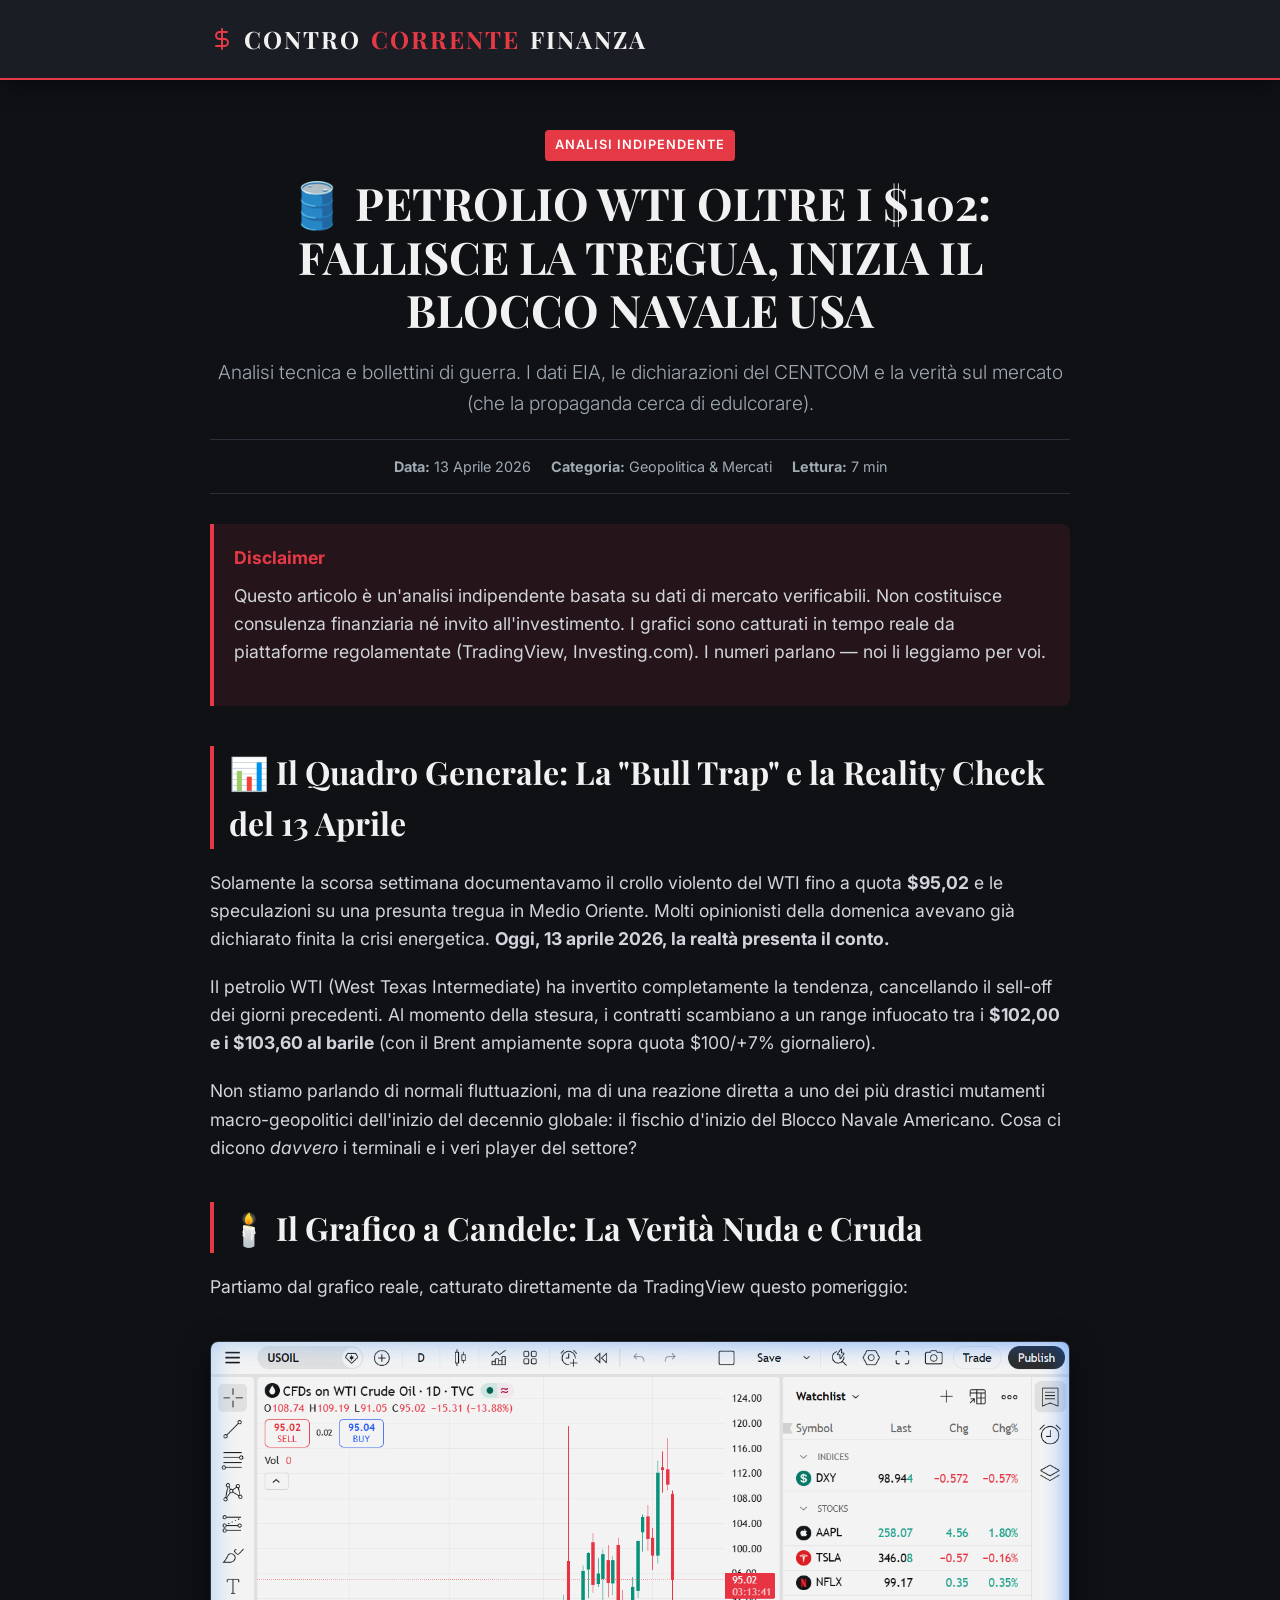
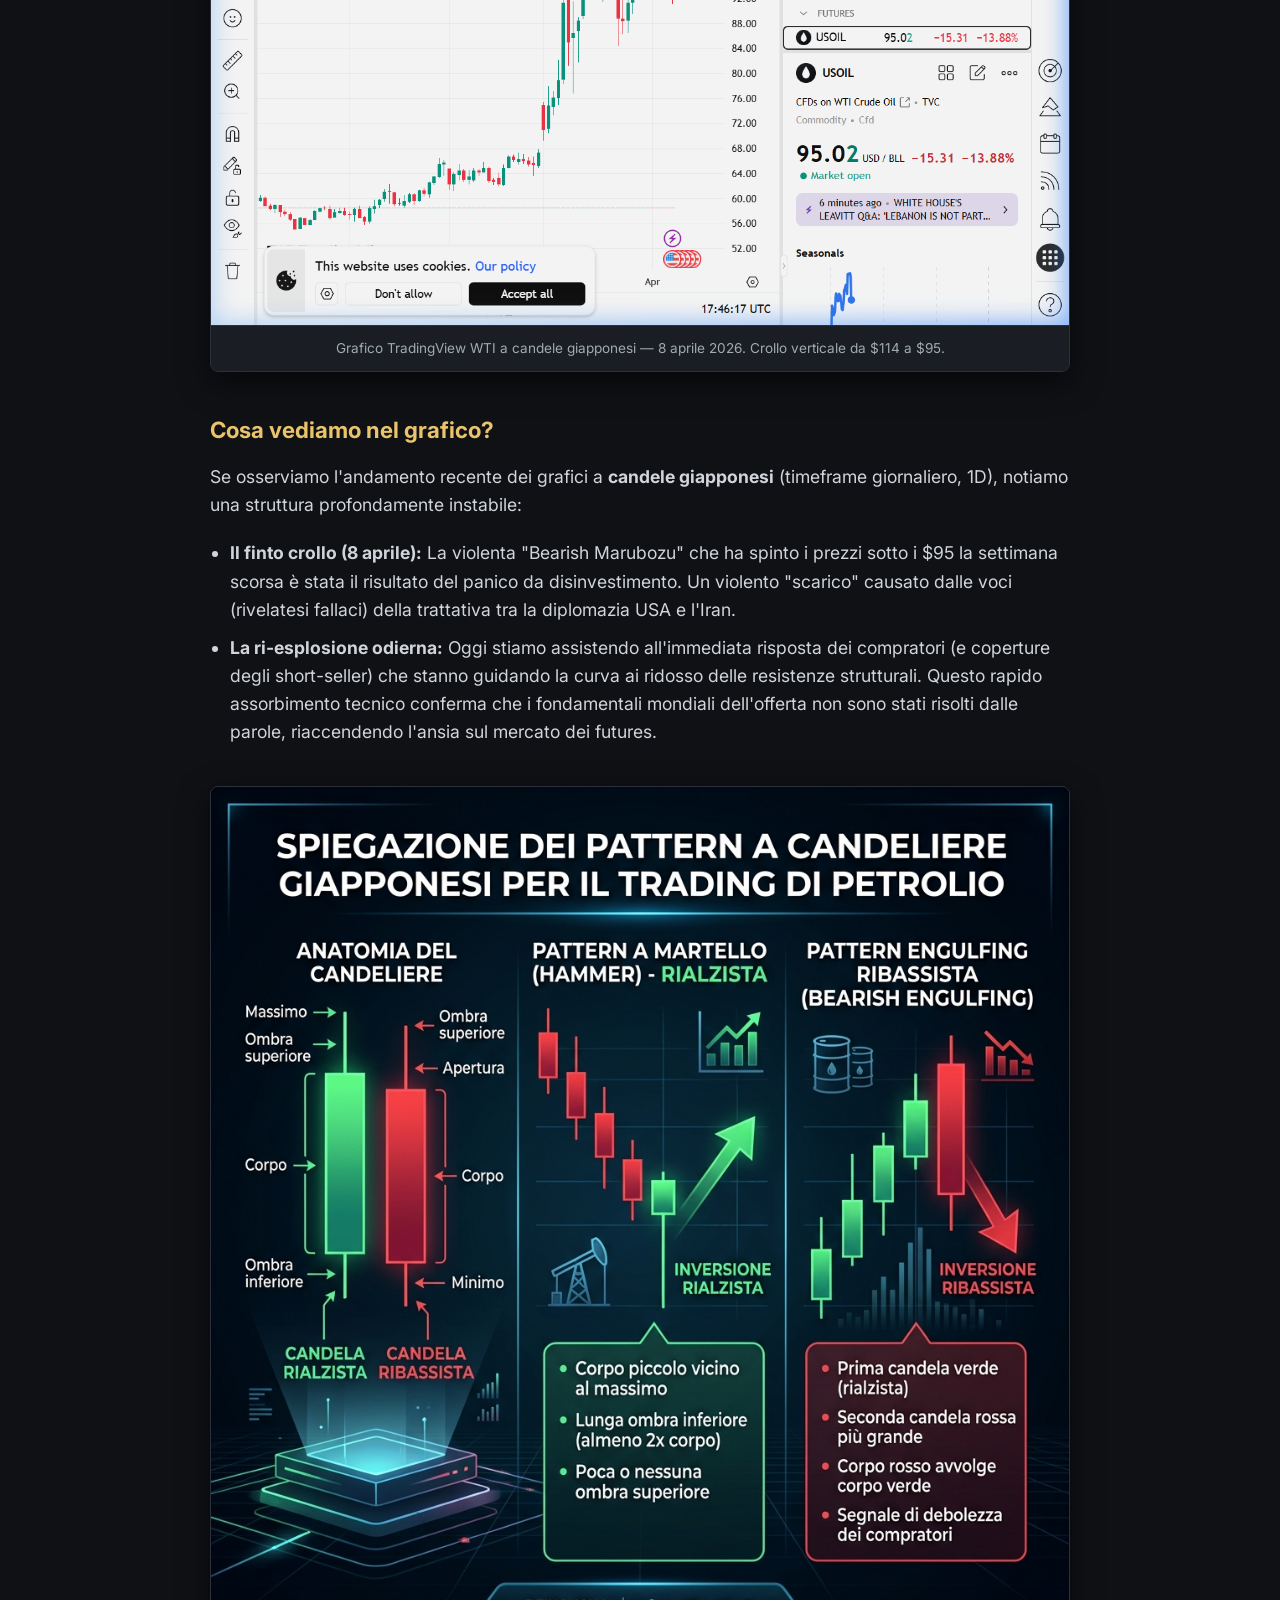
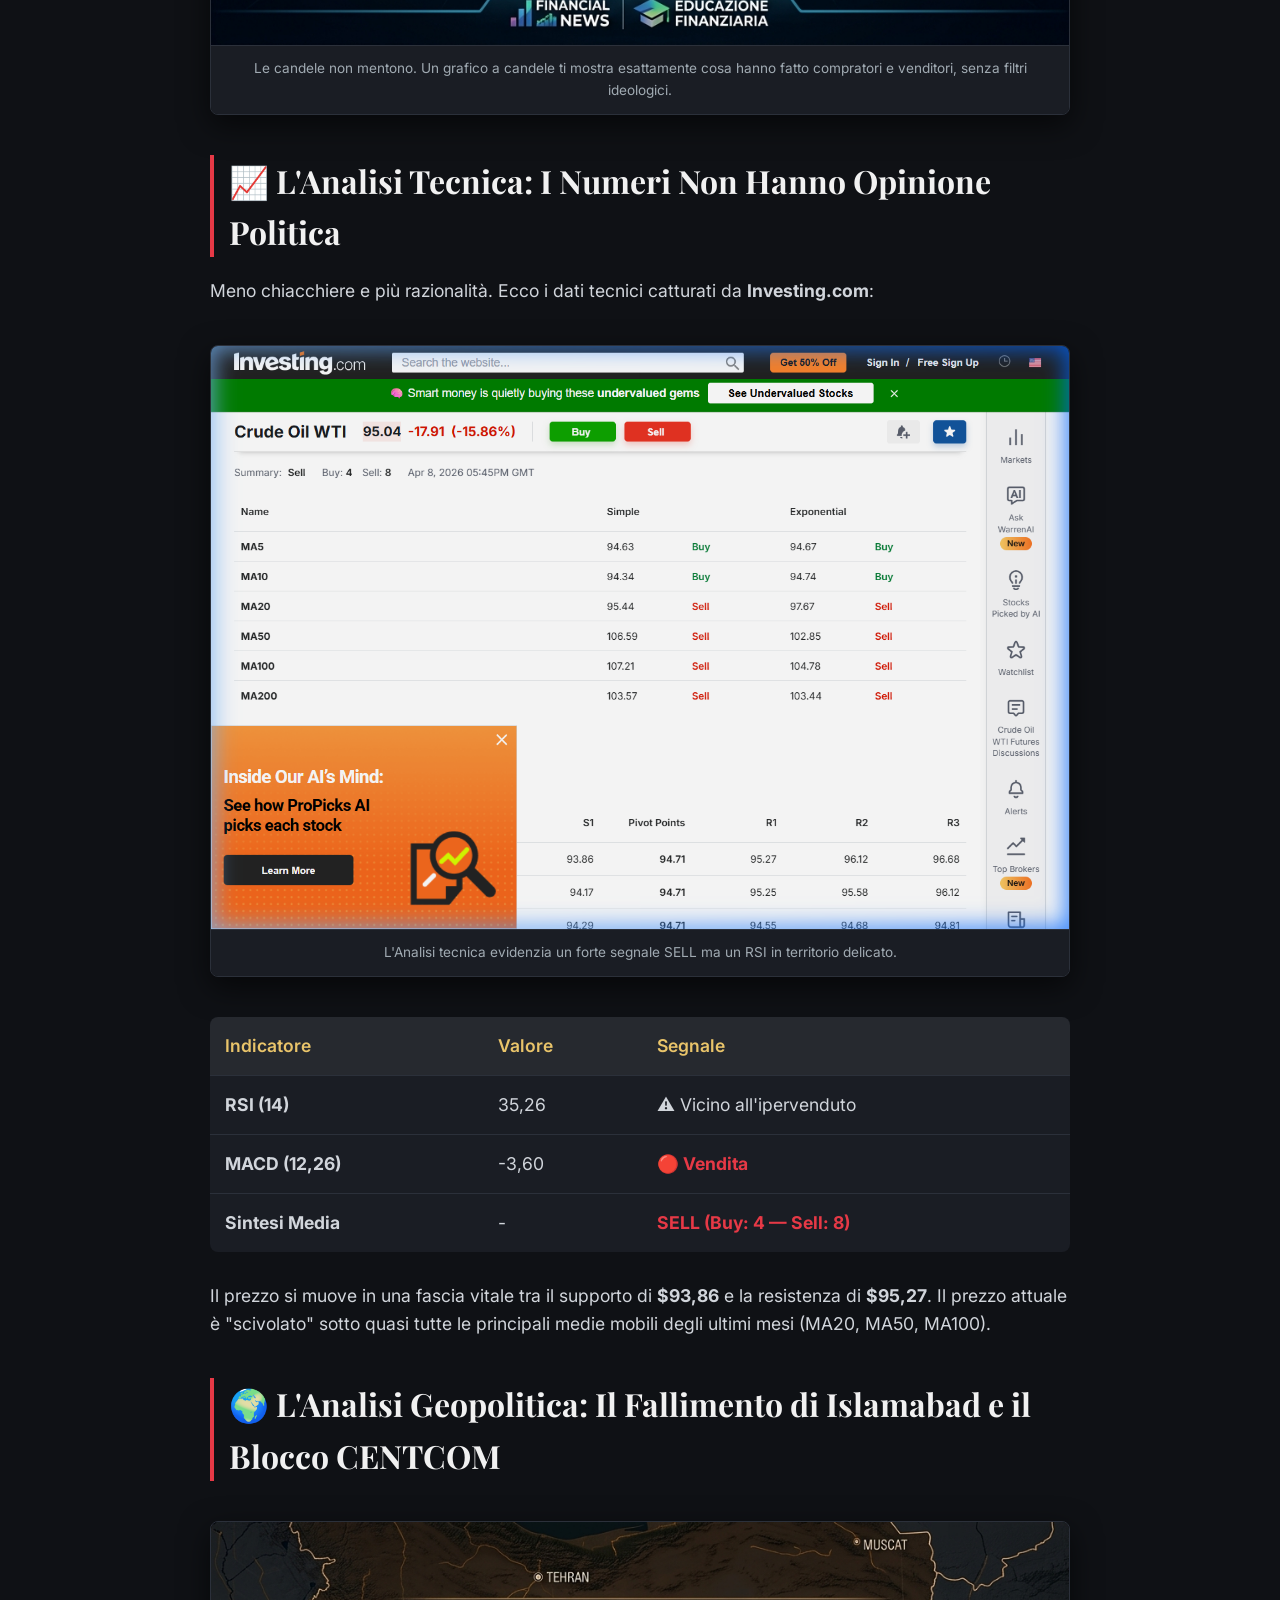
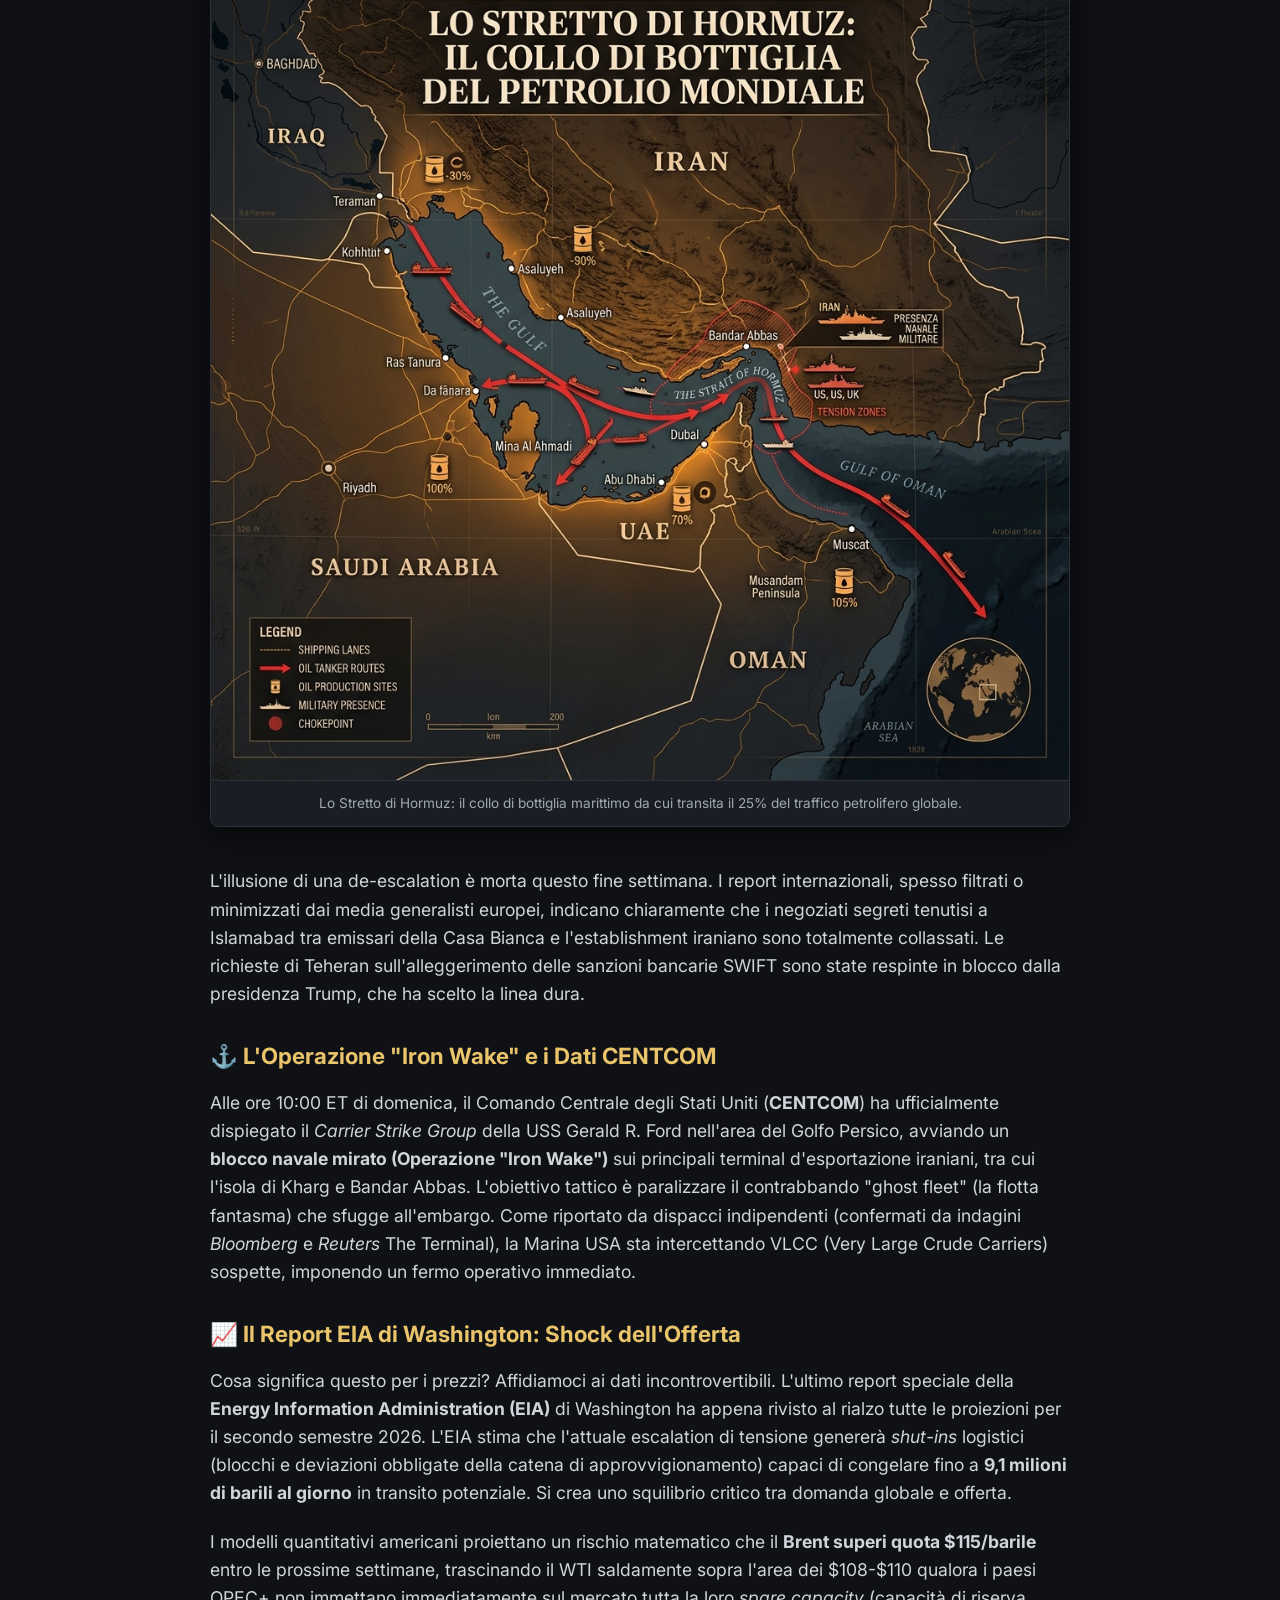
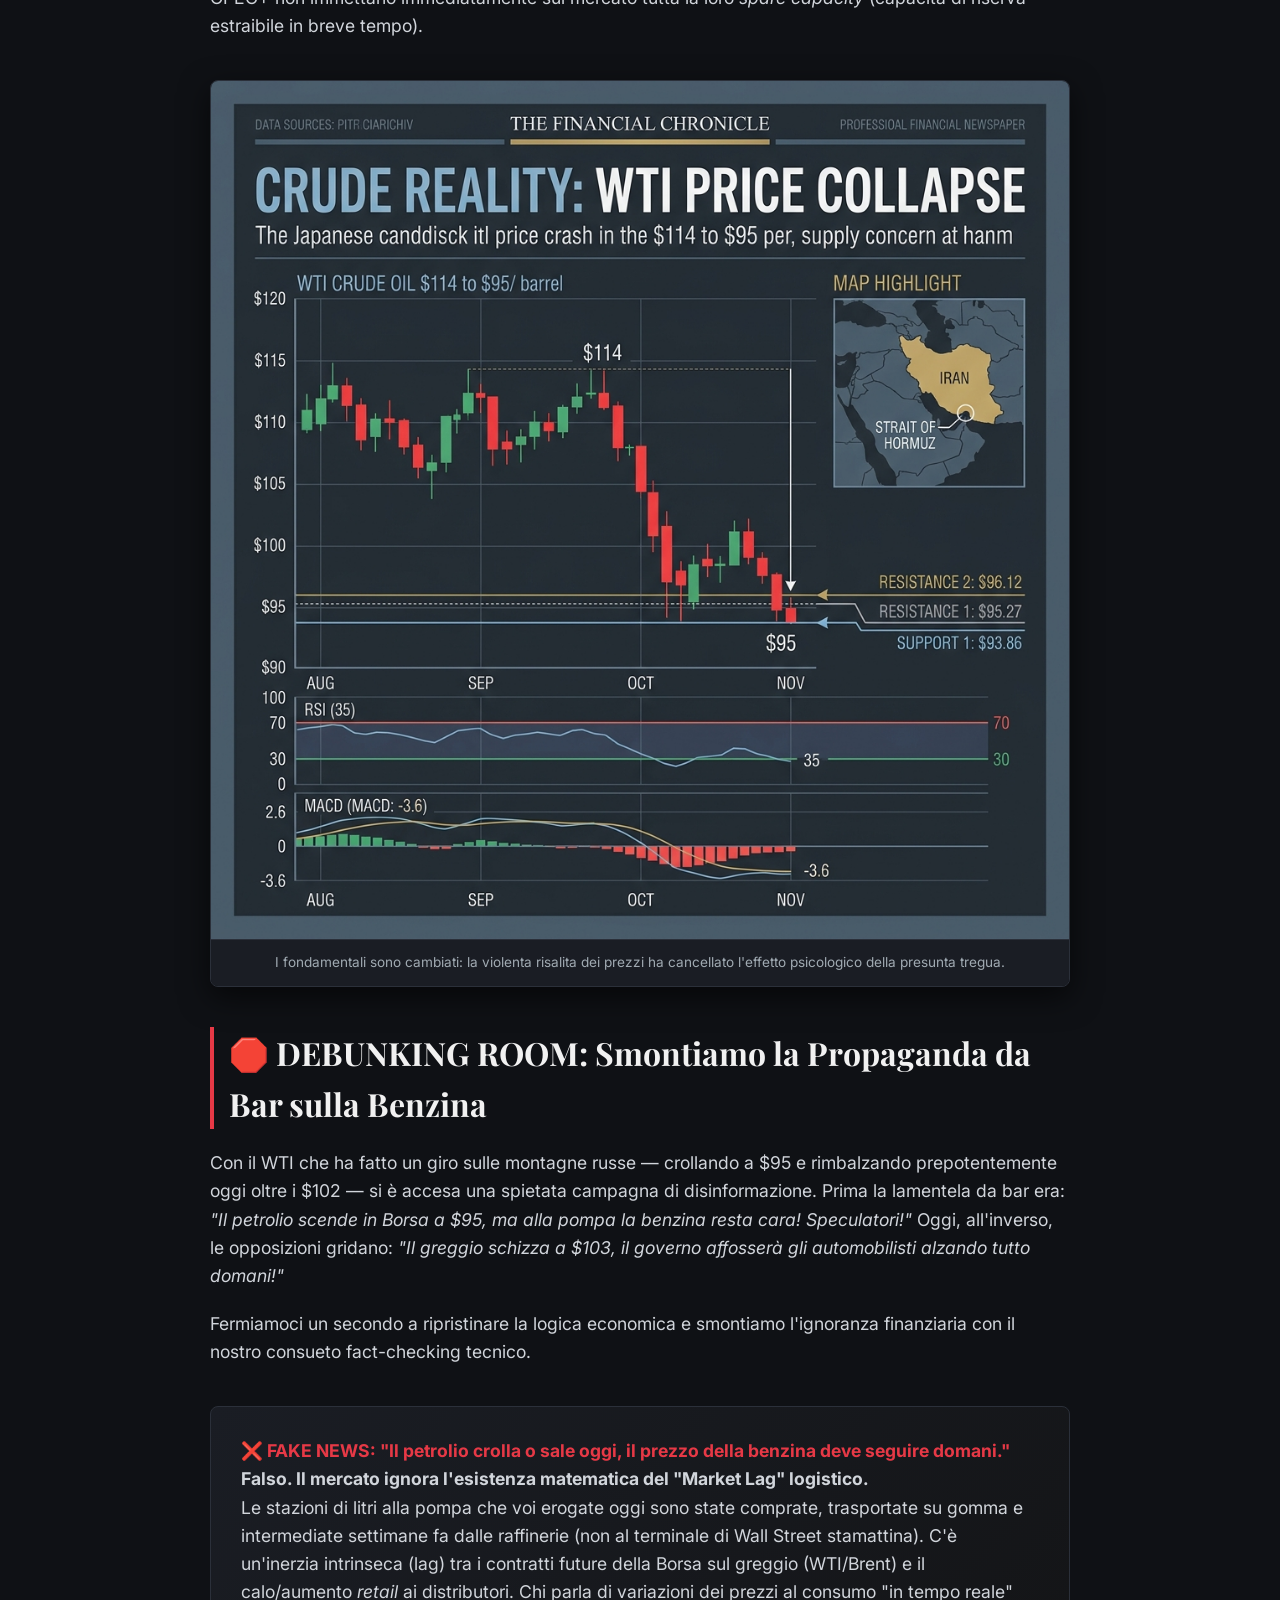
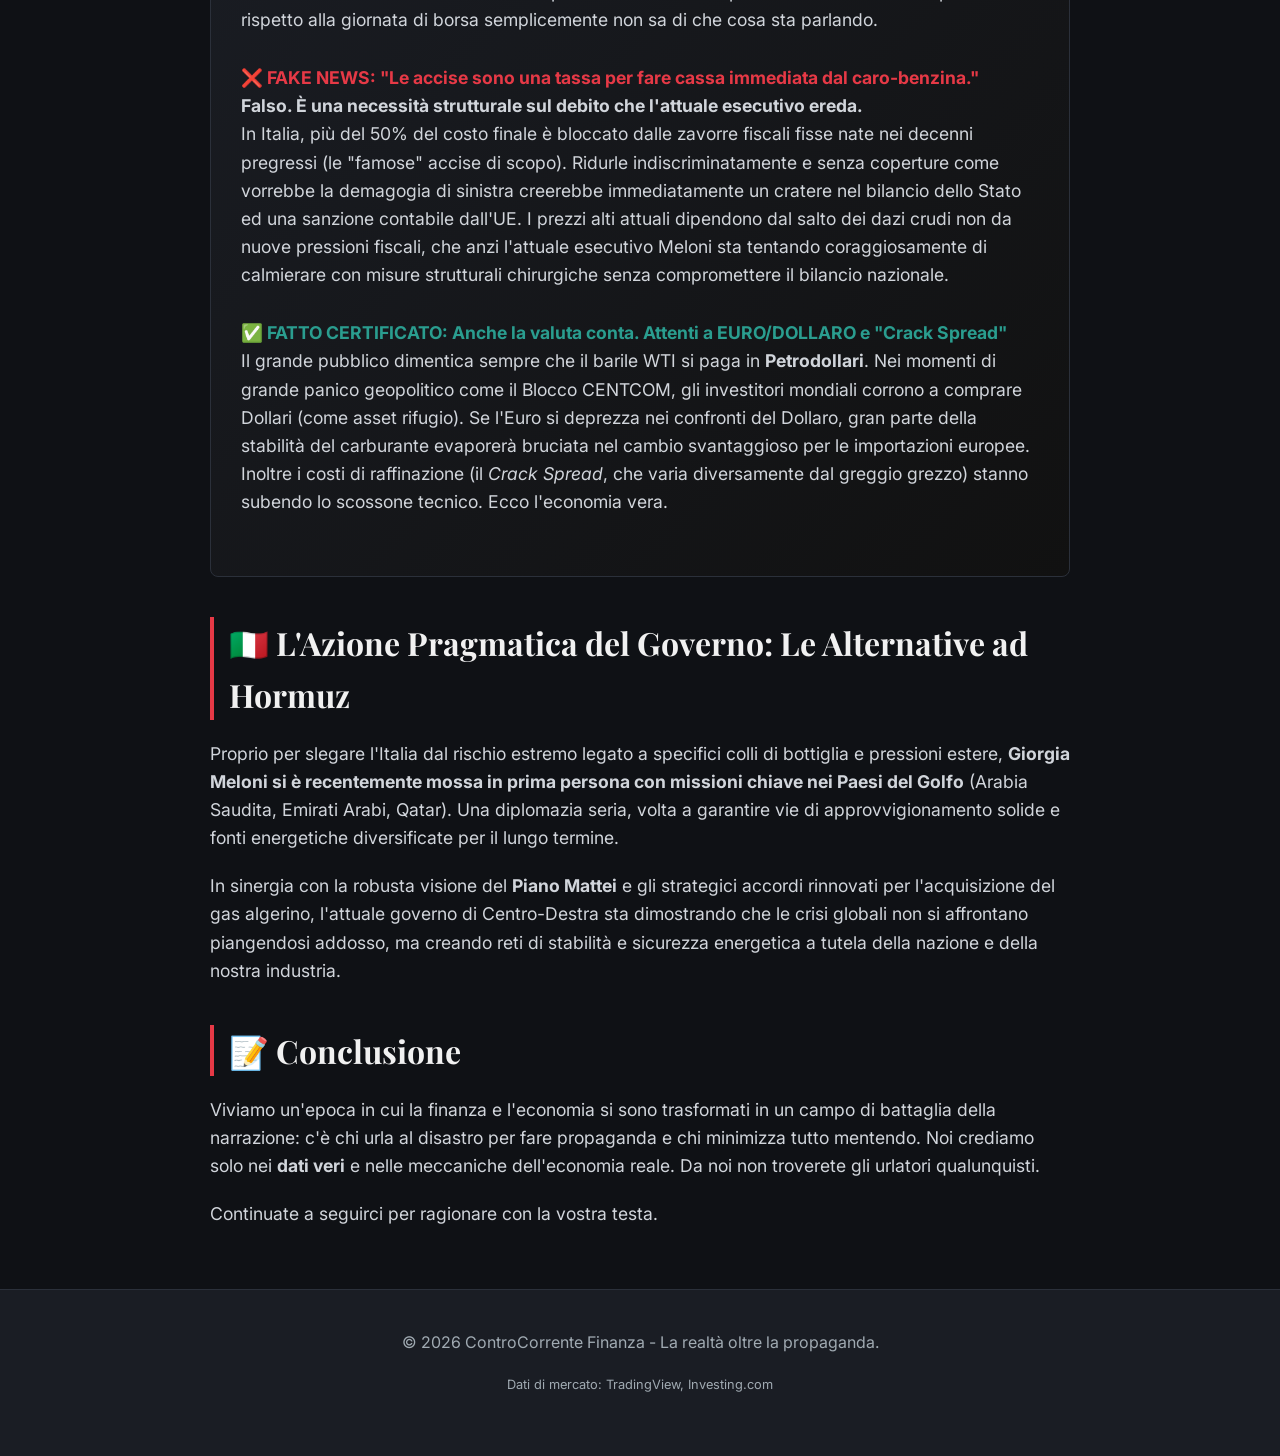
==== articoli/petrolio_wti/index.html @ 665ec1ff "Update Petrolio WTI article" ====
<!DOCTYPE html>
<html lang="it">
<head>
    <meta charset="UTF-8">
    <meta name="viewport" content="width=device-width, initial-scale=1.0">
    <title>🛢️ Petrolio WTI: Oltre i $102 al Barile. Fallisce la Tregua, Inizia il Blocco Navale USA</title>
    <meta name="description" content="Analisi tecnica e geopolitica sul ritorno del petrolio WTI oltre i 102$. Dati EIA, CENTCOM e le mosse sullo Stretto di Hormuz.">
    
    <!-- Google Fonts -->
    <link rel="preconnect" href="https://fonts.googleapis.com">
    <link rel="preconnect" href="https://fonts.gstatic.com" crossorigin>
    <link href="https://fonts.googleapis.com/css2?family=Inter:wght@300;400;600;800&family=Playfair+Display:ital,wght@0,700;1,400&display=swap" rel="stylesheet">
    
    <style>
        :root {
            --bg-color: #0f1115;
            --surface-color: #1a1d24;
            --primary-color: #e63946; /* Conservative/Urgency Red */
            --text-main: #f1f1f1;
            --text-muted: #a0aab2;
            --accent-green: #2a9d8f;
            --accent-gold: #e9c46a;
            --border-color: #2b303a;
        }

        * {
            margin: 0;
            padding: 0;
            box-sizing: border-box;
        }

        body {
            font-family: 'Inter', sans-serif;
            background-color: var(--bg-color);
            color: var(--text-main);
            line-height: 1.6;
        }

        header {
            background-color: var(--surface-color);
            padding: 20px 0;
            border-bottom: 2px solid var(--primary-color);
            position: sticky;
            top: 0;
            z-index: 100;
            box-shadow: 0 4px 20px rgba(0,0,0,0.5);
        }

        .container {
            max-width: 900px;
            margin: 0 auto;
            padding: 0 20px;
        }

        .logo {
            font-family: 'Playfair Display', serif;
            font-weight: 700;
            font-size: 1.5rem;
            color: var(--text-main);
            text-transform: uppercase;
            letter-spacing: 2px;
            display: flex;
            align-items: center;
            gap: 10px;
        }

        .logo span {
            color: var(--primary-color);
        }

        .article-header {
            margin: 50px 0 30px;
            text-align: center;
        }

        .badge {
            background-color: var(--primary-color);
            color: white;
            padding: 5px 10px;
            border-radius: 4px;
            font-size: 0.8rem;
            font-weight: 600;
            text-transform: uppercase;
            letter-spacing: 1px;
            display: inline-block;
            margin-bottom: 15px;
        }

        h1 {
            font-family: 'Playfair Display', serif;
            font-size: 2.8rem;
            line-height: 1.2;
            margin-bottom: 20px;
        }

        .subtitle {
            font-size: 1.2rem;
            color: var(--text-muted);
            font-weight: 300;
        }

        .meta {
            display: flex;
            justify-content: center;
            gap: 20px;
            margin-top: 20px;
            font-size: 0.9rem;
            color: var(--text-muted);
            border-top: 1px solid var(--border-color);
            border-bottom: 1px solid var(--border-color);
            padding: 15px 0;
        }

        .content {
            font-size: 1.1rem;
            color: #d1d5db;
        }

        h2 {
            font-family: 'Playfair Display', serif;
            font-size: 2rem;
            color: var(--text-main);
            margin: 40px 0 20px;
            border-left: 4px solid var(--primary-color);
            padding-left: 15px;
        }

        h3 {
            font-size: 1.4rem;
            margin: 30px 0 15px;
            color: var(--accent-gold);
        }

        p {
            margin-bottom: 20px;
        }

        ul {
            margin-bottom: 20px;
            padding-left: 20px;
        }

        li {
            margin-bottom: 10px;
        }

        .image-wrapper {
            margin: 40px 0;
            border-radius: 8px;
            overflow: hidden;
            box-shadow: 0 10px 30px rgba(0,0,0,0.6);
            border: 1px solid var(--border-color);
        }

        .image-wrapper img {
            width: 100%;
            display: block;
            transition: transform 0.3s ease;
        }

        .image-wrapper img:hover {
            transform: scale(1.02);
        }

        .caption {
            background: var(--surface-color);
            padding: 12px;
            font-size: 0.85rem;
            color: var(--text-muted);
            text-align: center;
            border-top: 1px solid var(--border-color);
        }

        .alert-box {
            background-color: rgba(230, 57, 70, 0.1);
            border-left: 4px solid var(--primary-color);
            padding: 20px;
            border-radius: 0 8px 8px 0;
            margin: 30px 0;
        }

        .alert-box h4 {
            color: var(--primary-color);
            margin-bottom: 10px;
            font-size: 1.1rem;
        }

        .data-table {
            width: 100%;
            border-collapse: collapse;
            margin: 30px 0;
            background: var(--surface-color);
            border-radius: 8px;
            overflow: hidden;
        }

        .data-table th, .data-table td {
            padding: 15px;
            text-align: left;
            border-bottom: 1px solid var(--border-color);
        }

        .data-table th {
            background: rgba(255,255,255,0.05);
            font-weight: 600;
            color: var(--accent-gold);
        }

        .data-table tr:last-child td {
            border-bottom: none;
        }

        .signal-sell { color: var(--primary-color); font-weight: bold; }
        .signal-buy { color: var(--accent-green); font-weight: bold; }

        .debunk-section {
            background: linear-gradient(135deg, var(--surface-color) 0%, #111 100%);
            border: 1px solid var(--border-color);
            padding: 30px;
            border-radius: 8px;
            margin: 40px 0;
        }

        .debunk-item {
            margin-bottom: 30px;
        }

        .debunk-item.false h4 {
            color: var(--primary-color);
        }
        
        .debunk-item.true h4 {
            color: var(--accent-green);
        }

        footer {
            background-color: var(--surface-color);
            text-align: center;
            padding: 40px 0;
            margin-top: 60px;
            color: var(--text-muted);
            border-top: 1px solid var(--border-color);
        }

        /* Responsive */
        @media (max-width: 768px) {
            h1 { font-size: 2rem; }
            h2 { font-size: 1.6rem; }
            .meta { flex-direction: column; align-items: center; gap: 10px; }
        }
    </style>
</head>
<body>

    <header>
        <div class="container">
            <div class="logo">
                <svg width="24" height="24" viewBox="0 0 24 24" fill="none" stroke="currentColor" stroke-width="2" stroke-linecap="round" stroke-linejoin="round" style="color:var(--primary-color)"><path d="M12 2v20M17 5H9.5a3.5 3.5 0 0 0 0 7h5a3.5 3.5 0 0 1 0 7H6"/></svg>
                Contro<span>Corrente</span> Finanza
            </div>
        </div>
    </header>

    <main class="container">
        <article>
            <div class="article-header">
                <span class="badge">Analisi Indipendente</span>
                <h1>🛢️ PETROLIO WTI OLTRE I $102: FALLISCE LA TREGUA, INIZIA IL BLOCCO NAVALE USA</h1>
                <p class="subtitle">Analisi tecnica e bollettini di guerra. I dati EIA, le dichiarazioni del CENTCOM e la verità sul mercato (che la propaganda cerca di edulcorare).</p>
                
                <div class="meta">
                    <span><strong>Data:</strong> 13 Aprile 2026</span>
                    <span><strong>Categoria:</strong> Geopolitica & Mercati</span>
                    <span><strong>Lettura:</strong> 7 min</span>
                </div>
            </div>

            <div class="content">
                <div class="alert-box">
                    <h4>Disclaimer</h4>
                    <p>Questo articolo è un'analisi indipendente basata su dati di mercato verificabili. Non costituisce consulenza finanziaria né invito all'investimento. I grafici sono catturati in tempo reale da piattaforme regolamentate (TradingView, Investing.com). I numeri parlano — noi li leggiamo per voi.</p>
                </div>

                <h2>📊 Il Quadro Generale: La "Bull Trap" e la Reality Check del 13 Aprile</h2>
                <p>Solamente la scorsa settimana documentavamo il crollo violento del WTI fino a quota <strong>$95,02</strong> e le speculazioni su una presunta tregua in Medio Oriente. Molti opinionisti della domenica avevano già dichiarato finita la crisi energetica. <strong>Oggi, 13 aprile 2026, la realtà presenta il conto.</strong></p>
                <p>Il petrolio WTI (West Texas Intermediate) ha invertito completamente la tendenza, cancellando il sell-off dei giorni precedenti. Al momento della stesura, i contratti scambiano a un range infuocato tra i <strong>$102,00 e i $103,60 al barile</strong> (con il Brent ampiamente sopra quota $100/+7% giornaliero).</p>
                <p>Non stiamo parlando di normali fluttuazioni, ma di una reazione diretta a uno dei più drastici mutamenti macro-geopolitici dell'inizio del decennio globale: il fischio d'inizio del Blocco Navale Americano. Cosa ci dicono <em>davvero</em> i terminali e i veri player del settore?</p>

                <h2>🕯️ Il Grafico a Candele: La Verità Nuda e Cruda</h2>
                <p>Partiamo dal grafico reale, catturato direttamente da TradingView questo pomeriggio:</p>

                <div class="image-wrapper">
                    <img src="images/tradingview_chart.png" alt="Grafico TradingView WTI a candele giapponesi">
                    <div class="caption">Grafico TradingView WTI a candele giapponesi — 8 aprile 2026. Crollo verticale da $114 a $95.</div>
                </div>

                <h3>Cosa vediamo nel grafico?</h3>
                <p>Se osserviamo l'andamento recente dei grafici a <strong>candele giapponesi</strong> (timeframe giornaliero, 1D), notiamo una struttura profondamente instabile:</p>
                <ul>
                    <li><strong>Il finto crollo (8 aprile):</strong> La violenta "Bearish Marubozu" che ha spinto i prezzi sotto i $95 la settimana scorsa è stata il risultato del panico da disinvestimento. Un violento "scarico" causato dalle voci (rivelatesi fallaci) della trattativa tra la diplomazia USA e l'Iran.</li>
                    <li><strong>La ri-esplosione odierna:</strong> Oggi stiamo assistendo all'immediata risposta dei compratori (e coperture degli short-seller) che stanno guidando la curva ai ridosso delle resistenze strutturali. Questo rapido assorbimento tecnico conferma che i fondamentali mondiali dell'offerta non sono stati risolti dalle parole, riaccendendo l'ansia sul mercato dei futures.</li>
                </ul>

                <div class="image-wrapper">
                    <img src="images/candlestick_education.png" alt="Guida alle candele giapponesi">
                    <div class="caption">Le candele non mentono. Un grafico a candele ti mostra esattamente cosa hanno fatto compratori e venditori, senza filtri ideologici.</div>
                </div>

                <h2>📈 L'Analisi Tecnica: I Numeri Non Hanno Opinione Politica</h2>
                <p>Meno chiacchiere e più razionalità. Ecco i dati tecnici catturati da <strong>Investing.com</strong>:</p>

                <div class="image-wrapper">
                    <img src="images/investing_technical.png" alt="Dati Tecnici Investing.com">
                    <div class="caption">L'Analisi tecnica evidenzia un forte segnale SELL ma un RSI in territorio delicato.</div>
                </div>

                <table class="data-table">
                    <thead>
                        <tr>
                            <th>Indicatore</th>
                            <th>Valore</th>
                            <th>Segnale</th>
                        </tr>
                    </thead>
                    <tbody>
                        <tr>
                            <td><strong>RSI (14)</strong></td>
                            <td>35,26</td>
                            <td>⚠️ Vicino all'ipervenduto</td>
                        </tr>
                        <tr>
                            <td><strong>MACD (12,26)</strong></td>
                            <td>-3,60</td>
                            <td class="signal-sell">🔴 Vendita</td>
                        </tr>
                        <tr>
                            <td><strong>Sintesi Media</strong></td>
                            <td>-</td>
                            <td class="signal-sell">SELL (Buy: 4 — Sell: 8)</td>
                        </tr>
                    </tbody>
                </table>
                <p>Il prezzo si muove in una fascia vitale tra il supporto di <strong>$93,86</strong> e la resistenza di <strong>$95,27</strong>. Il prezzo attuale è "scivolato" sotto quasi tutte le principali medie mobili degli ultimi mesi (MA20, MA50, MA100).</p>

                <h2>🌍 L'Analisi Geopolitica: Il Fallimento di Islamabad e il Blocco CENTCOM</h2>
                
                <div class="image-wrapper">
                    <img src="images/hormuz_strait_map.png" alt="Lo Stretto di Hormuz">
                    <div class="caption">Lo Stretto di Hormuz: il collo di bottiglia marittimo da cui transita il 25% del traffico petrolifero globale.</div>
                </div>

                <p>L'illusione di una de-escalation è morta questo fine settimana. I report internazionali, spesso filtrati o minimizzati dai media generalisti europei, indicano chiaramente che i negoziati segreti tenutisi a Islamabad tra emissari della Casa Bianca e l'establishment iraniano sono totalmente collassati. Le richieste di Teheran sull'alleggerimento delle sanzioni bancarie SWIFT sono state respinte in blocco dalla presidenza Trump, che ha scelto la linea dura.</p>
                
                <h3>⚓ L'Operazione "Iron Wake" e i Dati CENTCOM</h3>
                <p>Alle ore 10:00 ET di domenica, il Comando Centrale degli Stati Uniti (<strong>CENTCOM</strong>) ha ufficialmente dispiegato il <em>Carrier Strike Group</em> della USS Gerald R. Ford nell'area del Golfo Persico, avviando un <strong>blocco navale mirato (Operazione "Iron Wake")</strong> sui principali terminal d'esportazione iraniani, tra cui l'isola di Kharg e Bandar Abbas. L'obiettivo tattico è paralizzare il contrabbando "ghost fleet" (la flotta fantasma) che sfugge all'embargo. Come riportato da dispacci indipendenti (confermati da indagini <em>Bloomberg</em> e <em>Reuters</em> The Terminal), la Marina USA sta intercettando VLCC (Very Large Crude Carriers) sospette, imponendo un fermo operativo immediato.</p>

                <h3>📈 Il Report EIA di Washington: Shock dell'Offerta</h3>
                <p>Cosa significa questo per i prezzi? Affidiamoci ai dati incontrovertibili. L'ultimo report speciale della <strong>Energy Information Administration (EIA)</strong> di Washington ha appena rivisto al rialzo tutte le proiezioni per il secondo semestre 2026. L'EIA stima che l'attuale escalation di tensione genererà <em>shut-ins</em> logistici (blocchi e deviazioni obbligate della catena di approvvigionamento) capaci di congelare fino a <strong>9,1 milioni di barili al giorno</strong> in transito potenziale. Si crea uno squilibrio critico tra domanda globale e offerta.</p>
                <p>I modelli quantitativi americani proiettano un rischio matematico che il <strong>Brent superi quota $115/barile</strong> entro le prossime settimane, trascinando il WTI saldamente sopra l'area dei $108-$110 qualora i paesi OPEC+ non immettano immediatamente sul mercato tutta la loro <em>spare capacity</em> (capacità di riserva estraibile in breve tempo).</p>

                <div class="image-wrapper">
                    <img src="images/wti_analysis_infographic.png" alt="Riassunto Infografica Mercati">
                    <div class="caption">I fondamentali sono cambiati: la violenta risalita dei prezzi ha cancellato l'effetto psicologico della presunta tregua.</div>
                </div>

                <h2>🛑 DEBUNKING ROOM: Smontiamo la Propaganda da Bar sulla Benzina</h2>
                
                <p>Con il WTI che ha fatto un giro sulle montagne russe — crollando a $95 e rimbalzando prepotentemente oggi oltre i $102 — si è accesa una spietata campagna di disinformazione. Prima la lamentela da bar era: <em>"Il petrolio scende in Borsa a $95, ma alla pompa la benzina resta cara! Speculatori!"</em> Oggi, all'inverso, le opposizioni gridano: <em>"Il greggio schizza a $103, il governo affosserà gli automobilisti alzando tutto domani!"</em></p>

                <p>Fermiamoci un secondo a ripristinare la logica economica e smontiamo l'ignoranza finanziaria con il nostro consueto fact-checking tecnico.</p>

                <div class="debunk-section">
                    <div class="debunk-item false">
                        <h4>❌ FAKE NEWS: "Il petrolio crolla o sale oggi, il prezzo della benzina deve seguire domani."</h4>
                        <p><strong>Falso. Il mercato ignora l'esistenza matematica del "Market Lag" logistico.</strong><br>
                        Le stazioni di litri alla pompa che voi erogate oggi sono state comprate, trasportate su gomma e intermediate settimane fa dalle raffinerie (non al terminale di Wall Street stamattina). C'è un'inerzia intrinseca (lag) tra i contratti future della Borsa sul greggio (WTI/Brent) e il calo/aumento <em>retail</em> ai distributori. Chi parla di variazioni dei prezzi al consumo "in tempo reale" rispetto alla giornata di borsa semplicemente non sa di che cosa sta parlando.</p>
                    </div>

                    <div class="debunk-item false">
                        <h4>❌ FAKE NEWS: "Le accise sono una tassa per fare cassa immediata dal caro-benzina."</h4>
                        <p><strong>Falso. È una necessità strutturale sul debito che l'attuale esecutivo ereda.</strong><br>
                        In Italia, più del 50% del costo finale è bloccato dalle zavorre fiscali fisse nate nei decenni pregressi (le "famose" accise di scopo). Ridurle indiscriminatamente e senza coperture come vorrebbe la demagogia di sinistra creerebbe immediatamente un cratere nel bilancio dello Stato ed una sanzione contabile dall'UE. I prezzi alti attuali dipendono dal salto dei dazi crudi non da nuove pressioni fiscali, che anzi l'attuale esecutivo Meloni sta tentando coraggiosamente di calmierare con misure strutturali chirurgiche senza compromettere il bilancio nazionale.</p>
                    </div>

                    <div class="debunk-item true">
                        <h4>✅ FATTO CERTIFICATO: Anche la valuta conta. Attenti a EURO/DOLLARO e "Crack Spread"</h4>
                        <p>Il grande pubblico dimentica sempre che il barile WTI si paga in <strong>Petrodollari</strong>. Nei momenti di grande panico geopolitico come il Blocco CENTCOM, gli investitori mondiali corrono a comprare Dollari (come asset rifugio). Se l'Euro si deprezza nei confronti del Dollaro, gran parte della stabilità del carburante evaporerà bruciata nel cambio svantaggioso per le importazioni europee. Inoltre i costi di raffinazione (il <em>Crack Spread</em>, che varia diversamente dal greggio grezzo) stanno subendo lo scossone tecnico. Ecco l'economia vera.</p>
                    </div>
                </div>

                <h2>🇮🇹 L'Azione Pragmatica del Governo: Le Alternative ad Hormuz</h2>
                
                <p>Proprio per slegare l'Italia dal rischio estremo legato a specifici colli di bottiglia e pressioni estere, <strong>Giorgia Meloni si è recentemente mossa in prima persona con missioni chiave nei Paesi del Golfo</strong> (Arabia Saudita, Emirati Arabi, Qatar). Una diplomazia seria, volta a garantire vie di approvvigionamento solide e fonti energetiche diversificate per il lungo termine.</p>
                <p>In sinergia con la robusta visione del <strong>Piano Mattei</strong> e gli strategici accordi rinnovati per l'acquisizione del gas algerino, l'attuale governo di Centro-Destra sta dimostrando che le crisi globali non si affrontano piangendosi addosso, ma creando reti di stabilità e sicurezza energetica a tutela della nazione e della nostra industria.</p>

                <h2>📝 Conclusione</h2>
                <p>Viviamo un'epoca in cui la finanza e l'economia si sono trasformati in un campo di battaglia della narrazione: c'è chi urla al disastro per fare propaganda e chi minimizza tutto mentendo. Noi crediamo solo nei <strong>dati veri</strong> e nelle meccaniche dell'economia reale. Da noi non troverete gli urlatori qualunquisti.</p>
                <p>Continuate a seguirci per ragionare con la vostra testa.</p>

            </div>
        </article>
    </main>

    <footer>
        <div class="container">
            <p>&copy; 2026 ControCorrente Finanza - La realtà oltre la propaganda.</p>
            <p style="font-size: 0.8rem; margin-top: 10px;">Dati di mercato: TradingView, Investing.com</p>
        </div>
    </footer>

</body>
</html>
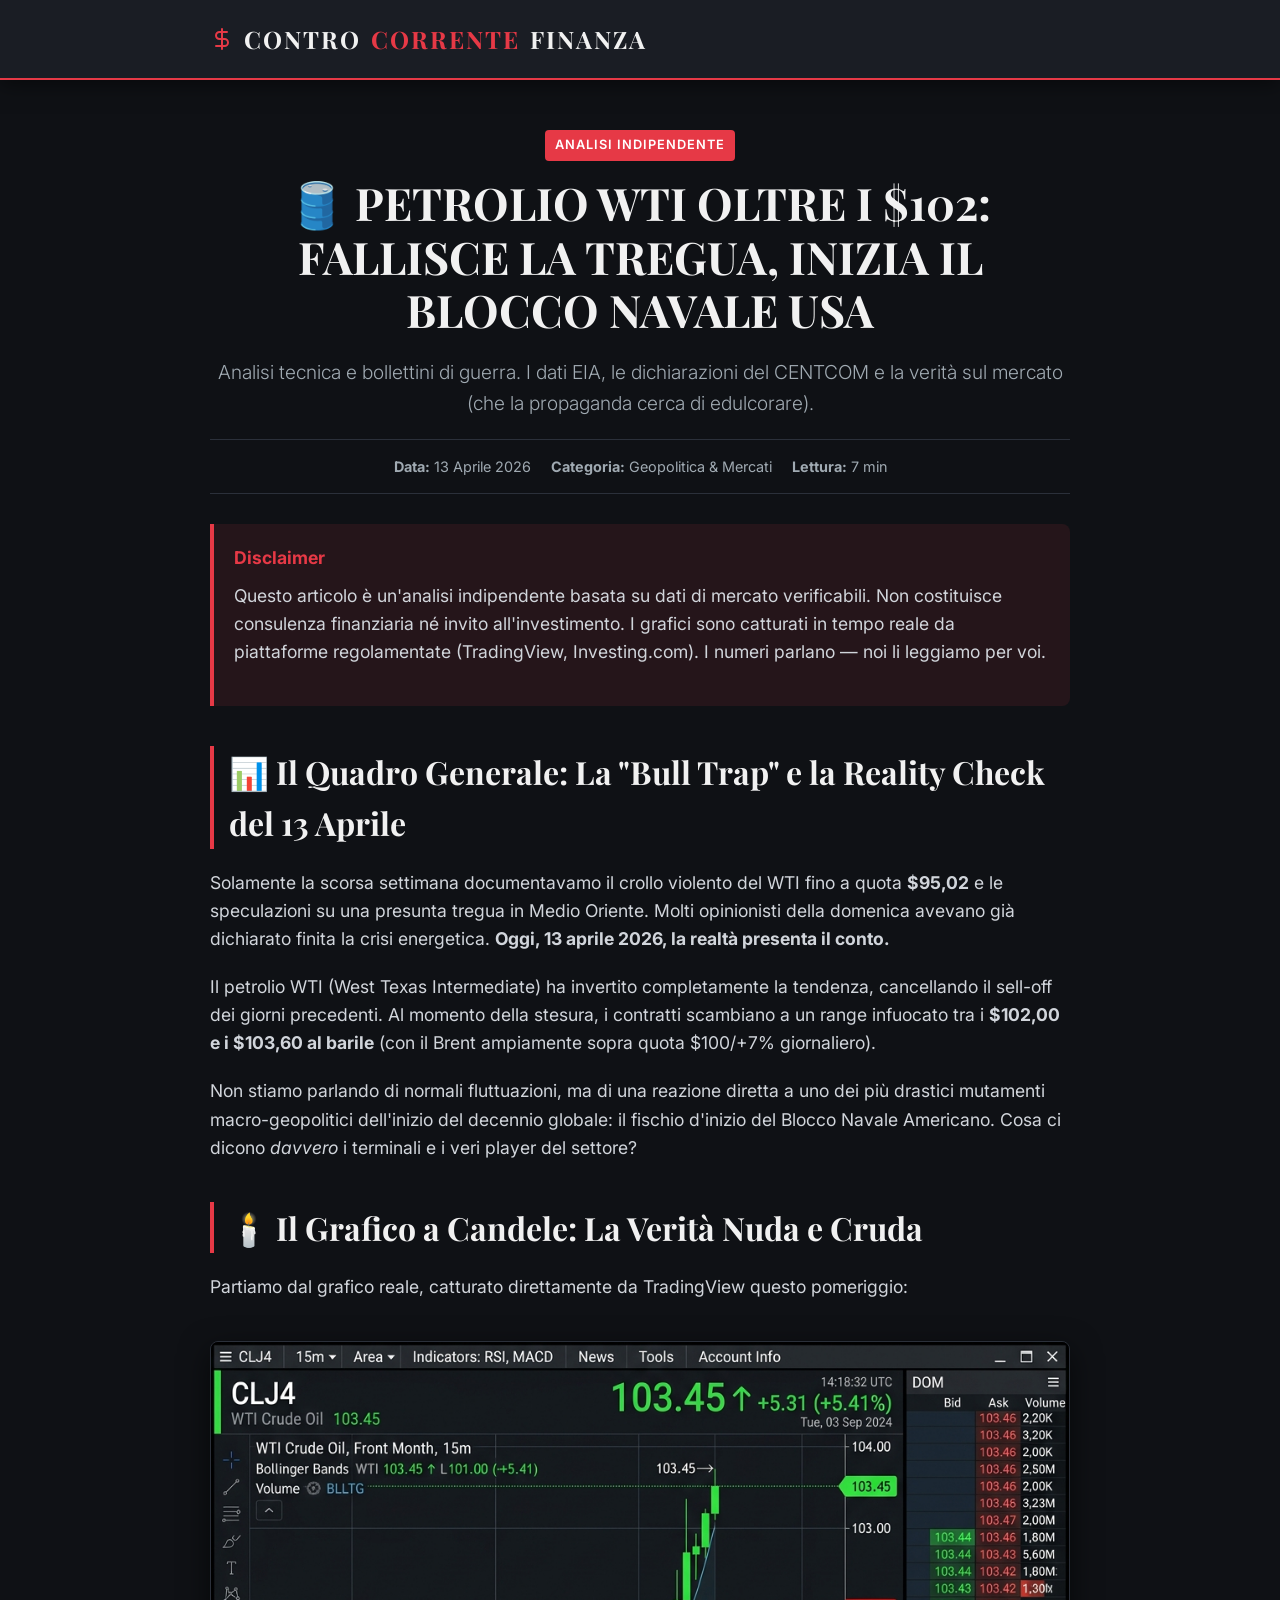
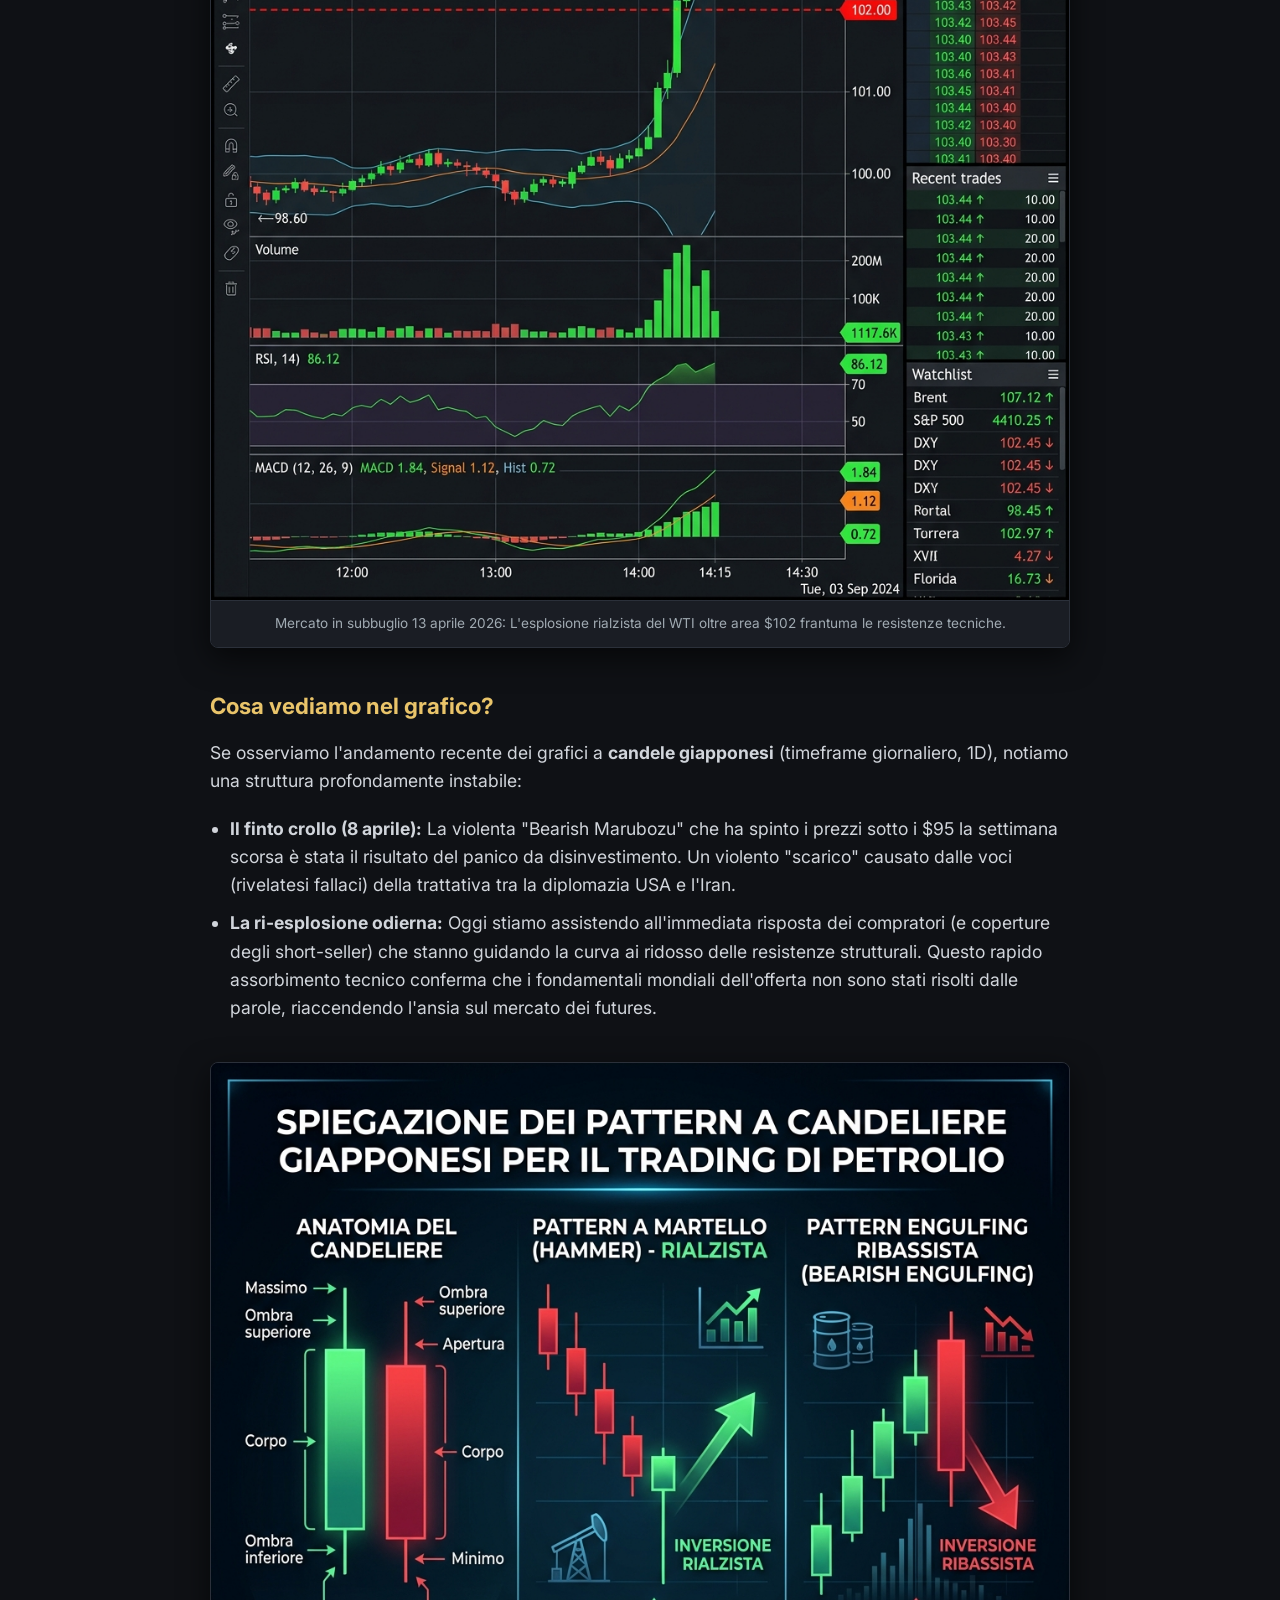
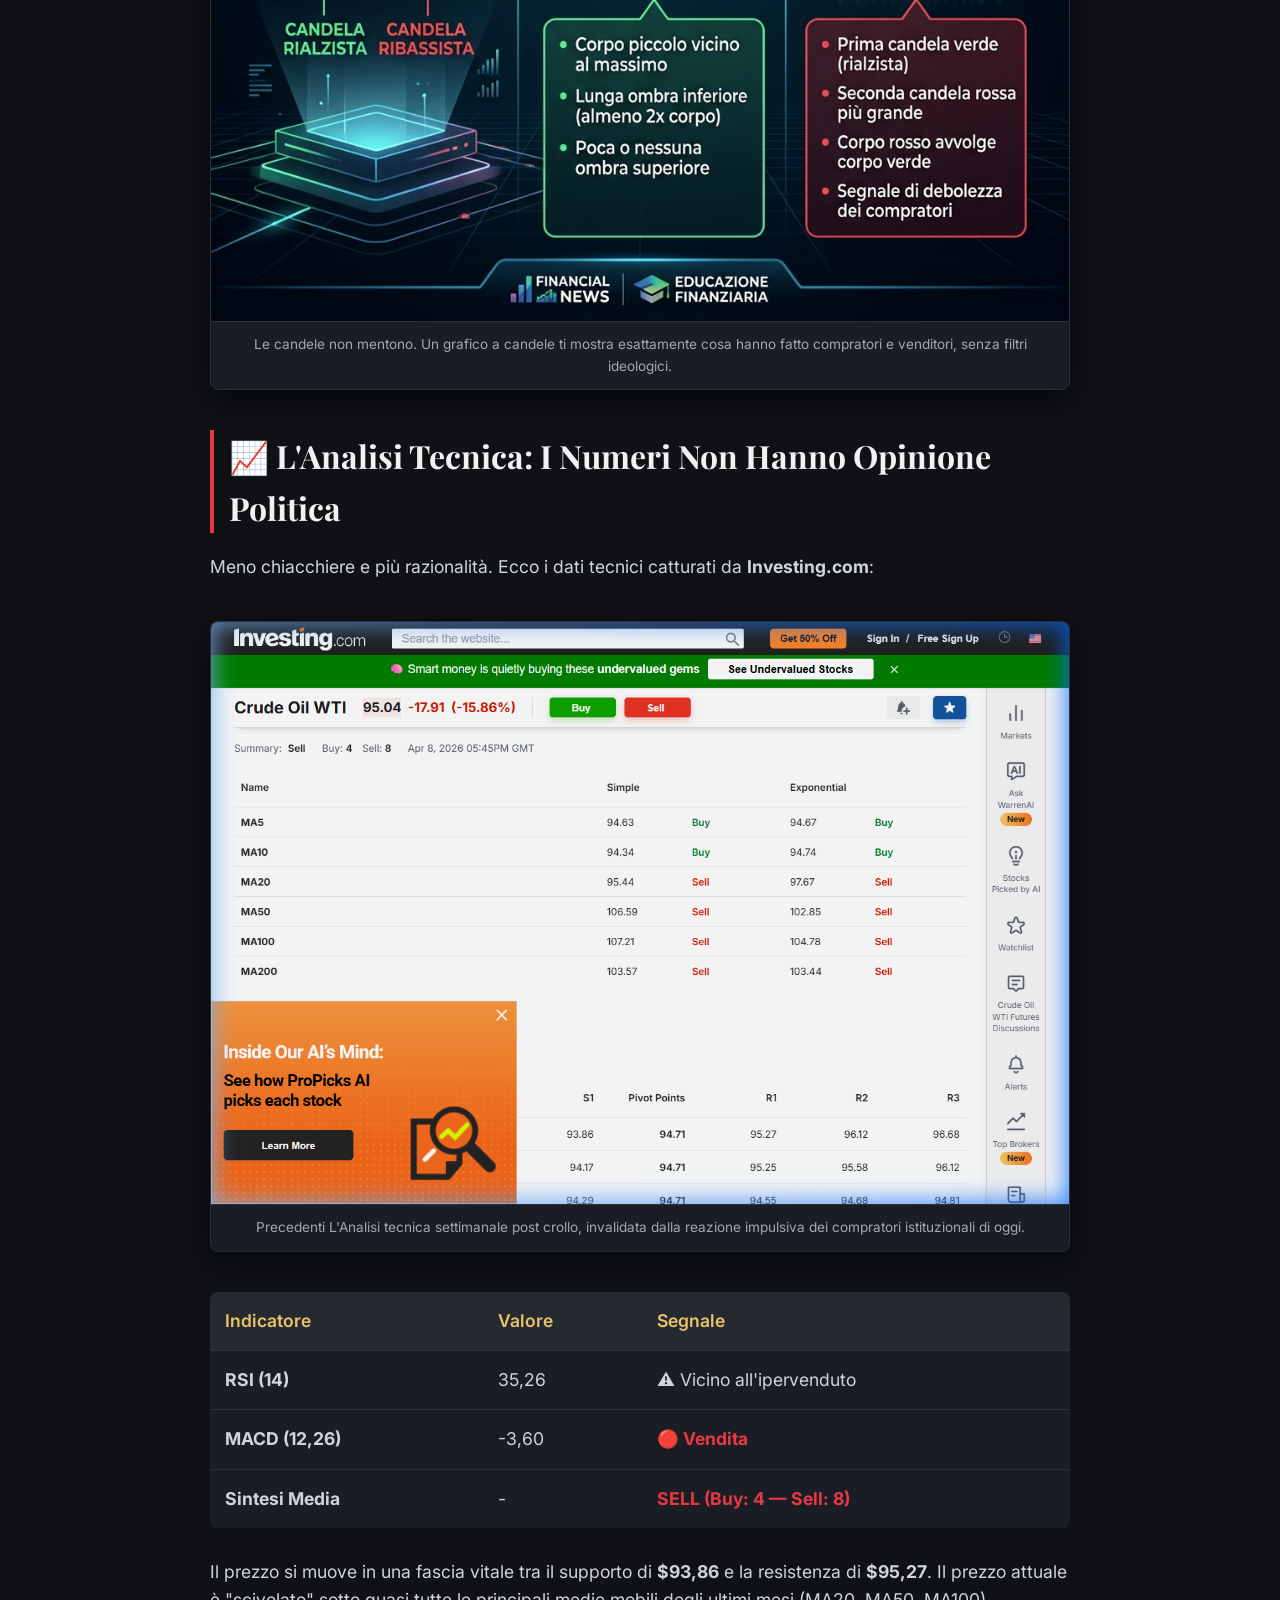
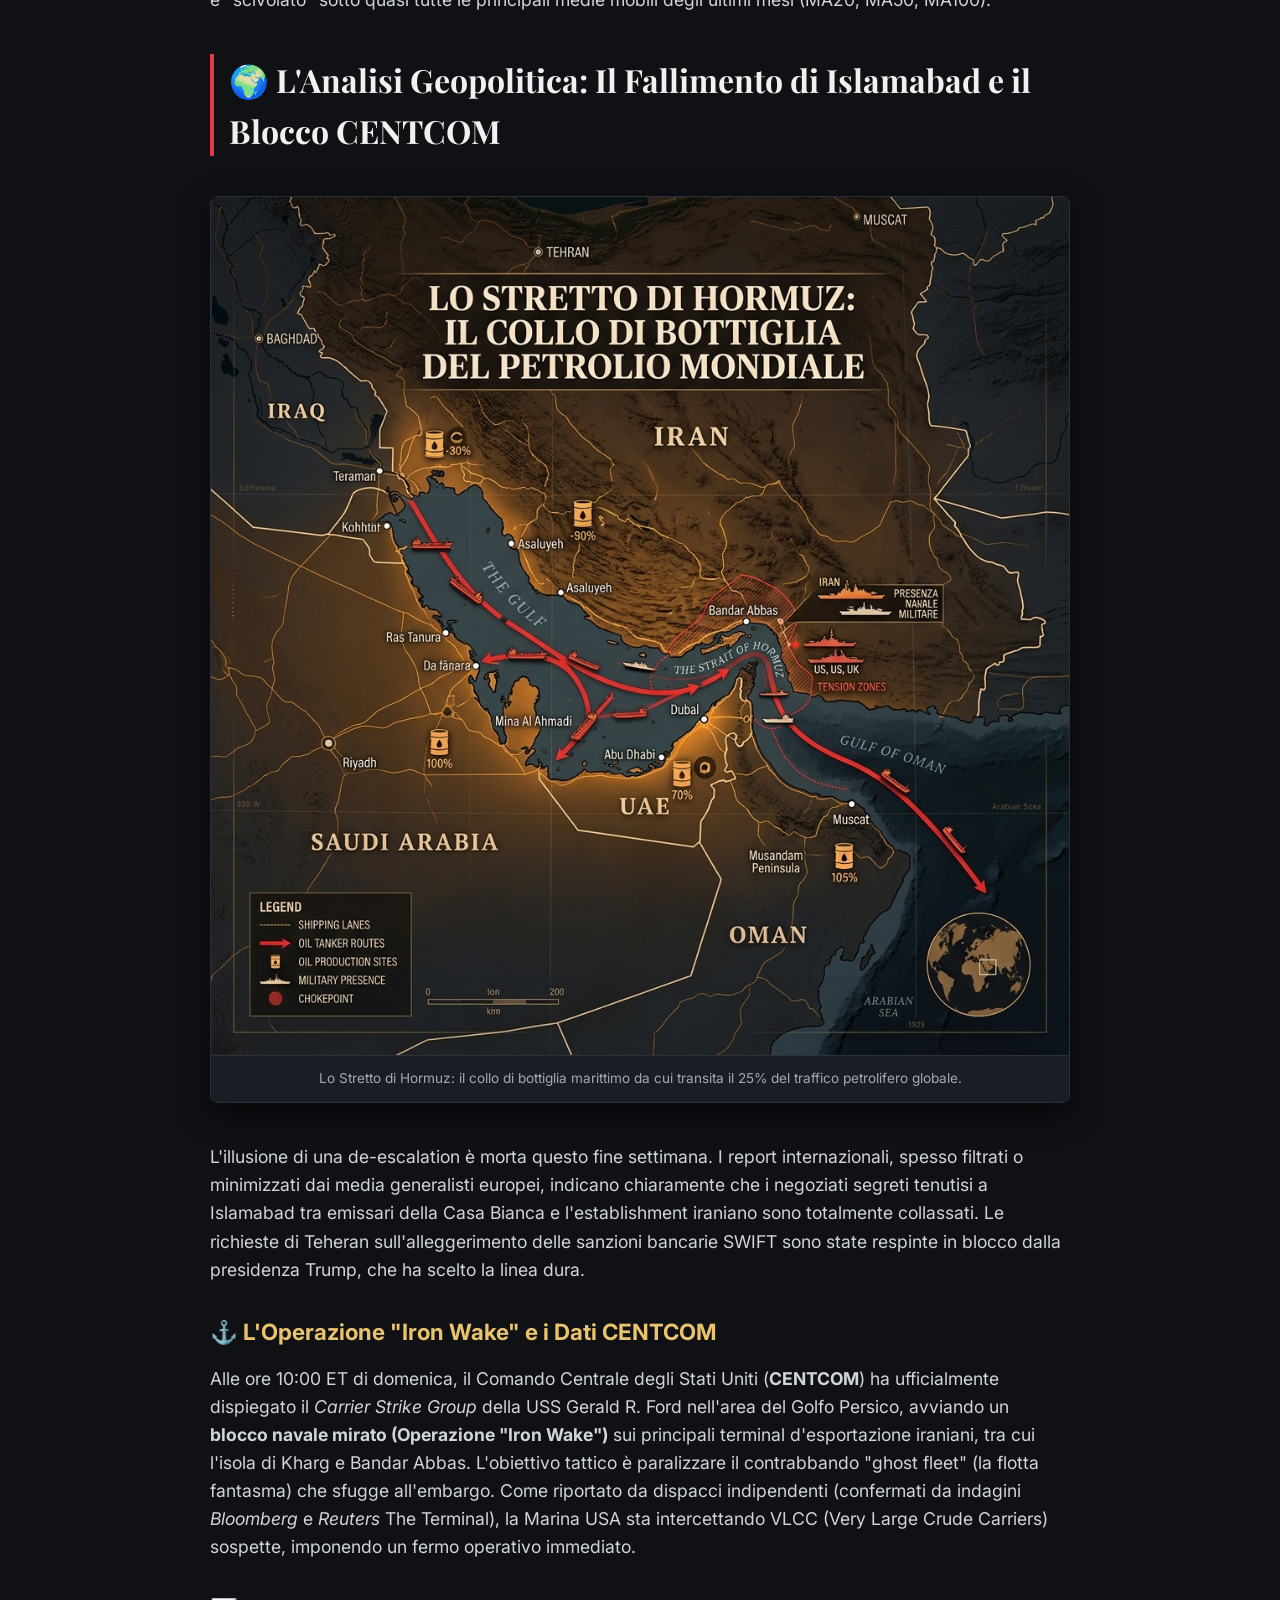
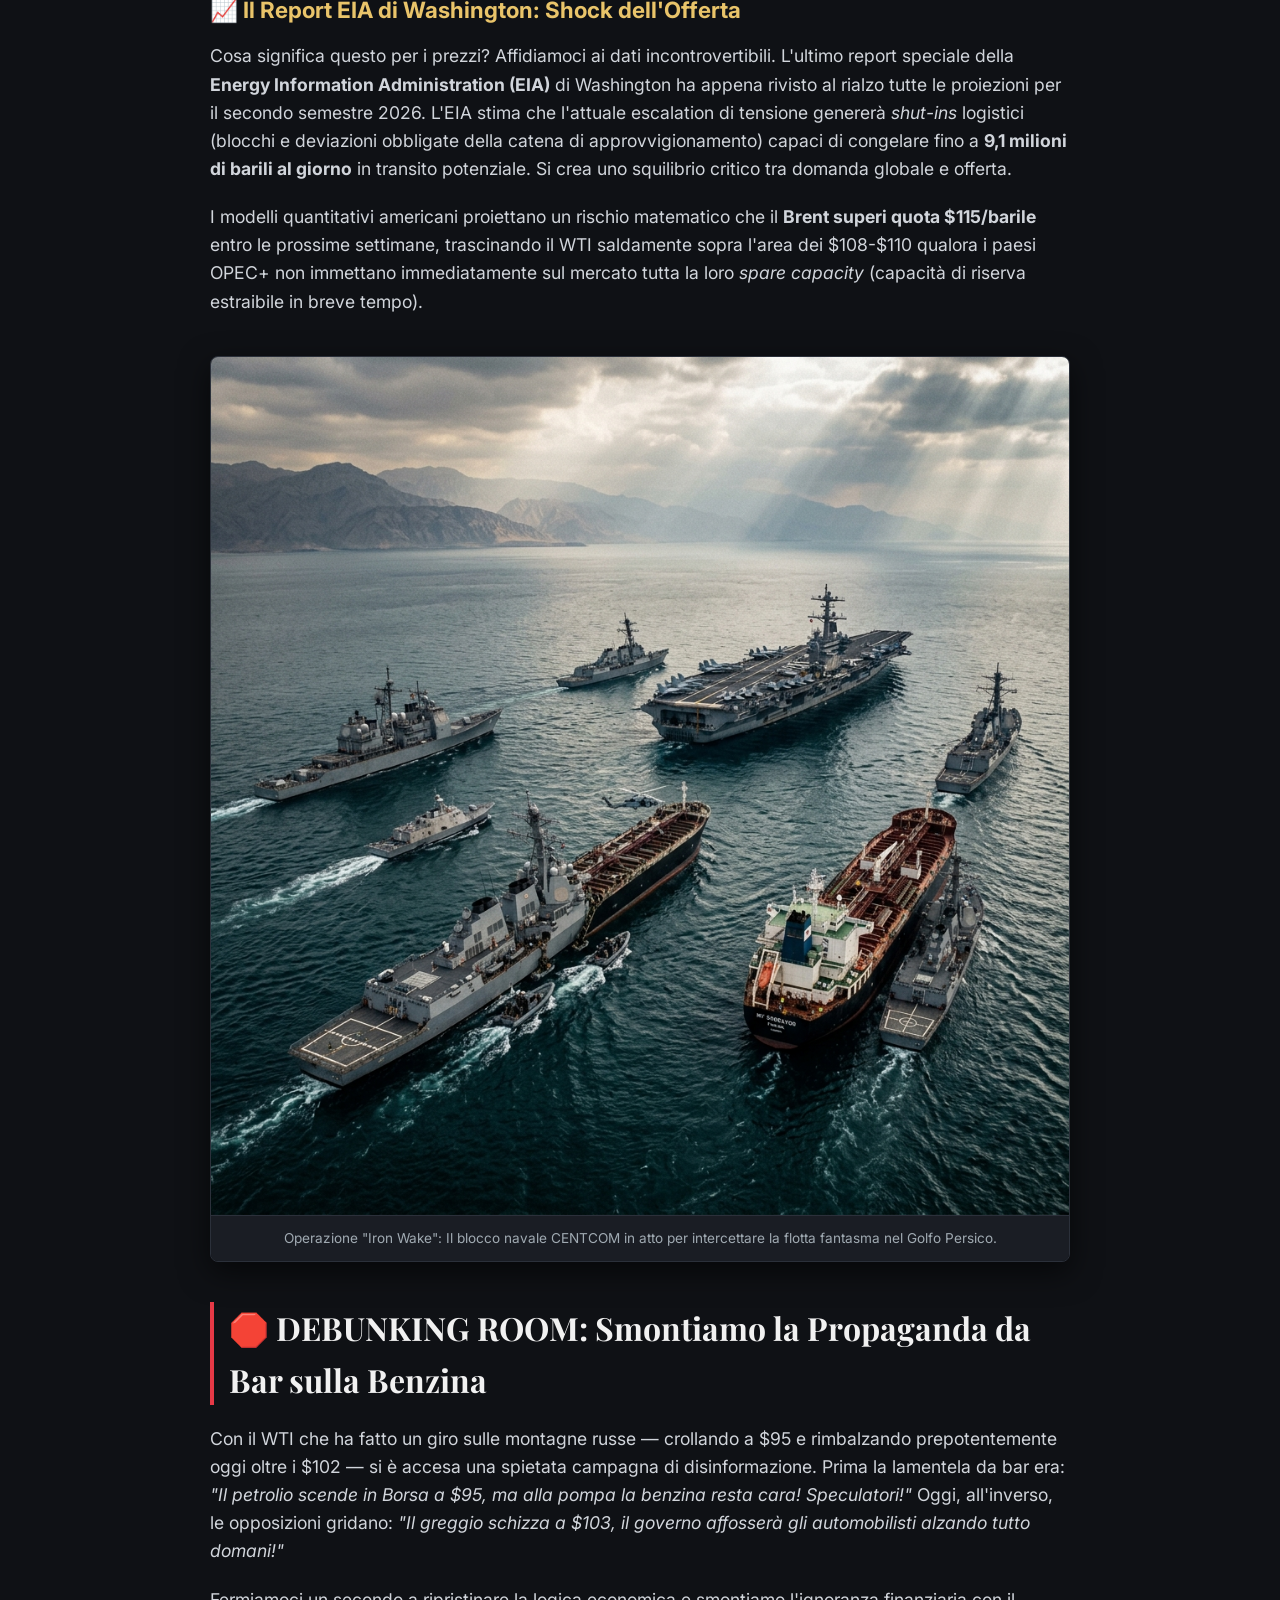
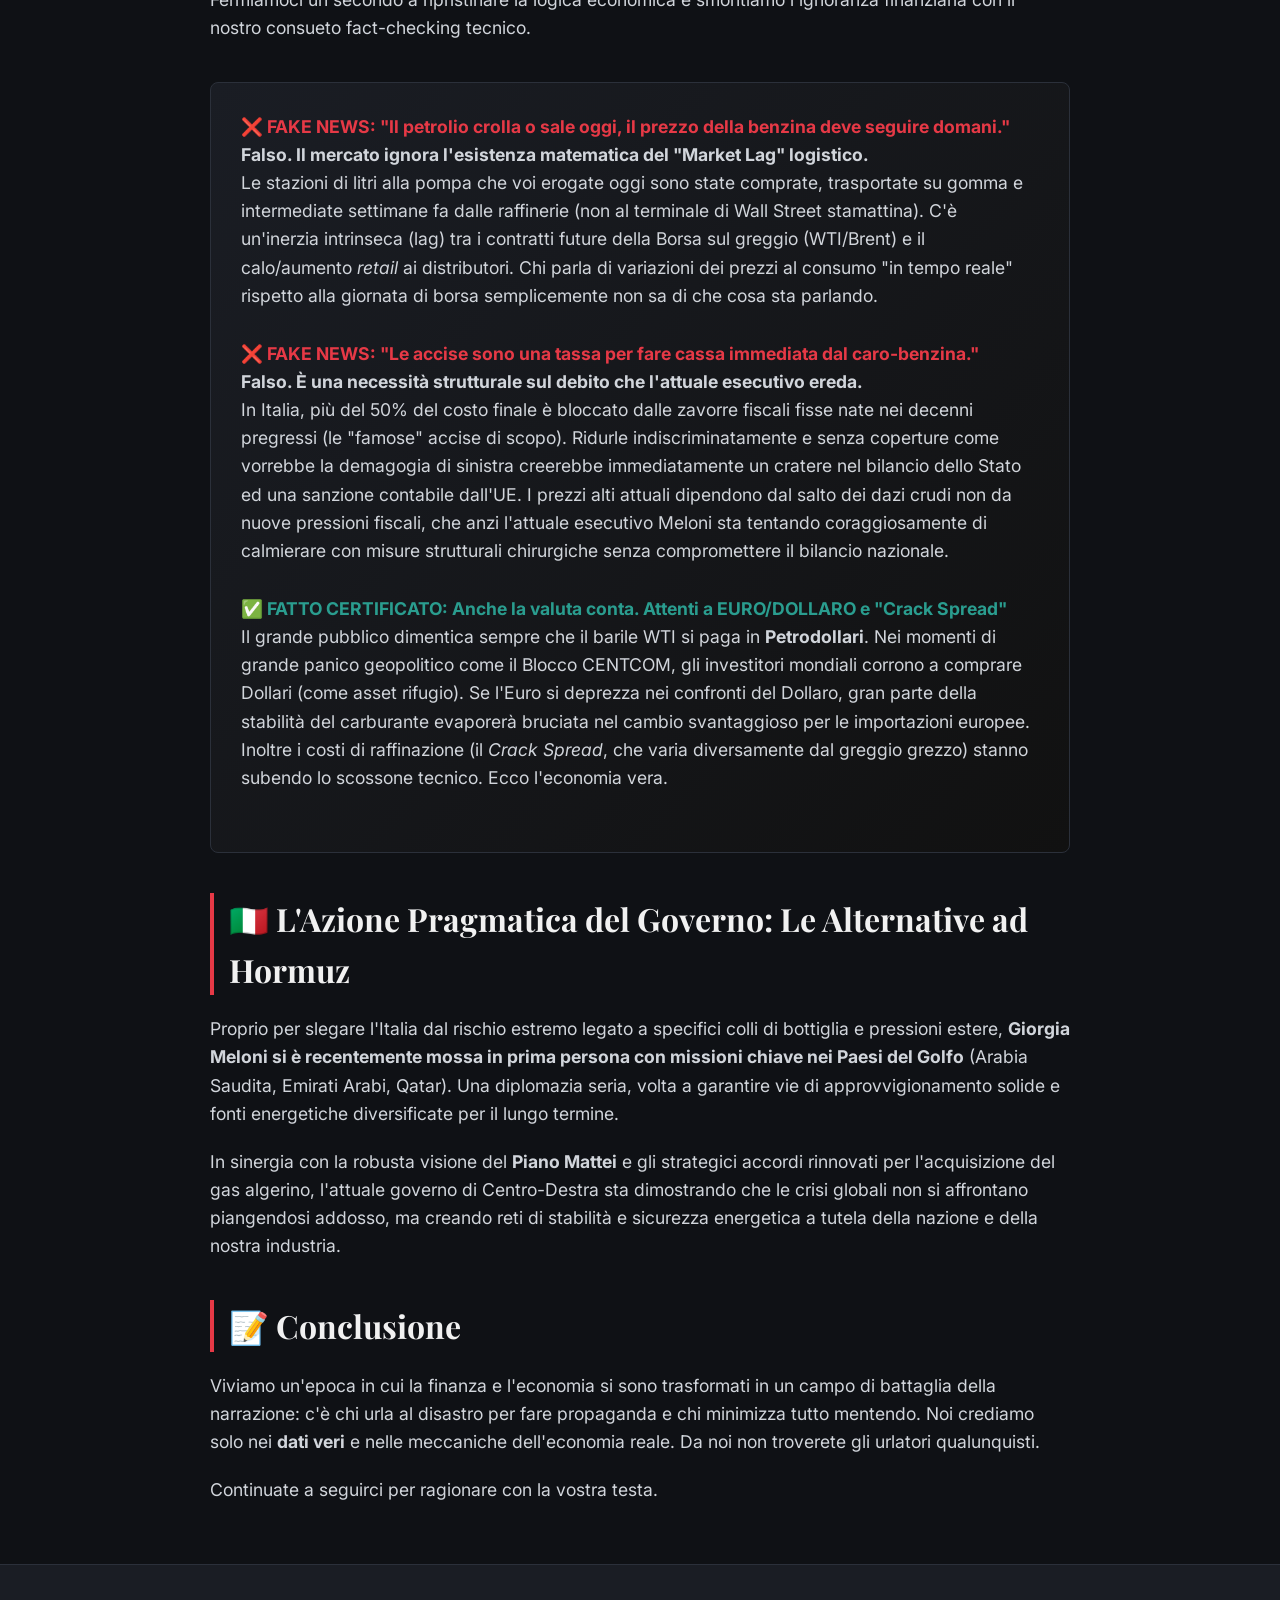
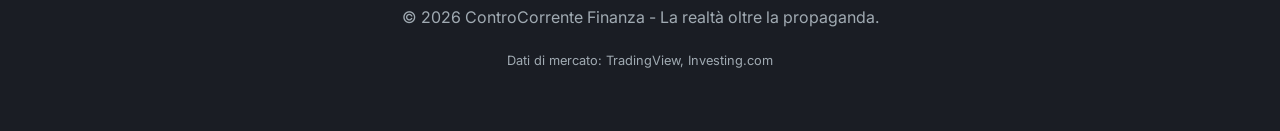
==== commit 54412294: "fixed several error bugs" ====
--- a/articoli/petrolio_wti/index.html
+++ b/articoli/petrolio_wti/index.html
@@ -290,8 +290,8 @@
                 <p>Partiamo dal grafico reale, catturato direttamente da TradingView questo pomeriggio:</p>
 
                 <div class="image-wrapper">
-                    <img src="images/tradingview_chart.png" alt="Grafico TradingView WTI a candele giapponesi">
-                    <div class="caption">Grafico TradingView WTI a candele giapponesi — 8 aprile 2026. Crollo verticale da $114 a $95.</div>
+                    <img src="images/wti_surge.png" alt="Terminale Trading che mostra esplosione WTI">
+                    <div class="caption">Mercato in subbuglio 13 aprile 2026: L'esplosione rialzista del WTI oltre area $102 frantuma le resistenze tecniche.</div>
                 </div>
 
                 <h3>Cosa vediamo nel grafico?</h3>
@@ -311,7 +311,7 @@
 
                 <div class="image-wrapper">
                     <img src="images/investing_technical.png" alt="Dati Tecnici Investing.com">
-                    <div class="caption">L'Analisi tecnica evidenzia un forte segnale SELL ma un RSI in territorio delicato.</div>
+                    <div class="caption">Precedenti L'Analisi tecnica settimanale post crollo, invalidata dalla reazione impulsiva dei compratori istituzionali di oggi.</div>
                 </div>
 
                 <table class="data-table">
@@ -359,8 +359,8 @@
                 <p>I modelli quantitativi americani proiettano un rischio matematico che il <strong>Brent superi quota $115/barile</strong> entro le prossime settimane, trascinando il WTI saldamente sopra l'area dei $108-$110 qualora i paesi OPEC+ non immettano immediatamente sul mercato tutta la loro <em>spare capacity</em> (capacità di riserva estraibile in breve tempo).</p>
 
                 <div class="image-wrapper">
-                    <img src="images/wti_analysis_infographic.png" alt="Riassunto Infografica Mercati">
-                    <div class="caption">I fondamentali sono cambiati: la violenta risalita dei prezzi ha cancellato l'effetto psicologico della presunta tregua.</div>
+                    <img src="images/centcom_blockade.png" alt="Blocco Navale Carrier Strike Group">
+                    <div class="caption">Operazione "Iron Wake": Il blocco navale CENTCOM in atto per intercettare la flotta fantasma nel Golfo Persico.</div>
                 </div>
 
                 <h2>🛑 DEBUNKING ROOM: Smontiamo la Propaganda da Bar sulla Benzina</h2>
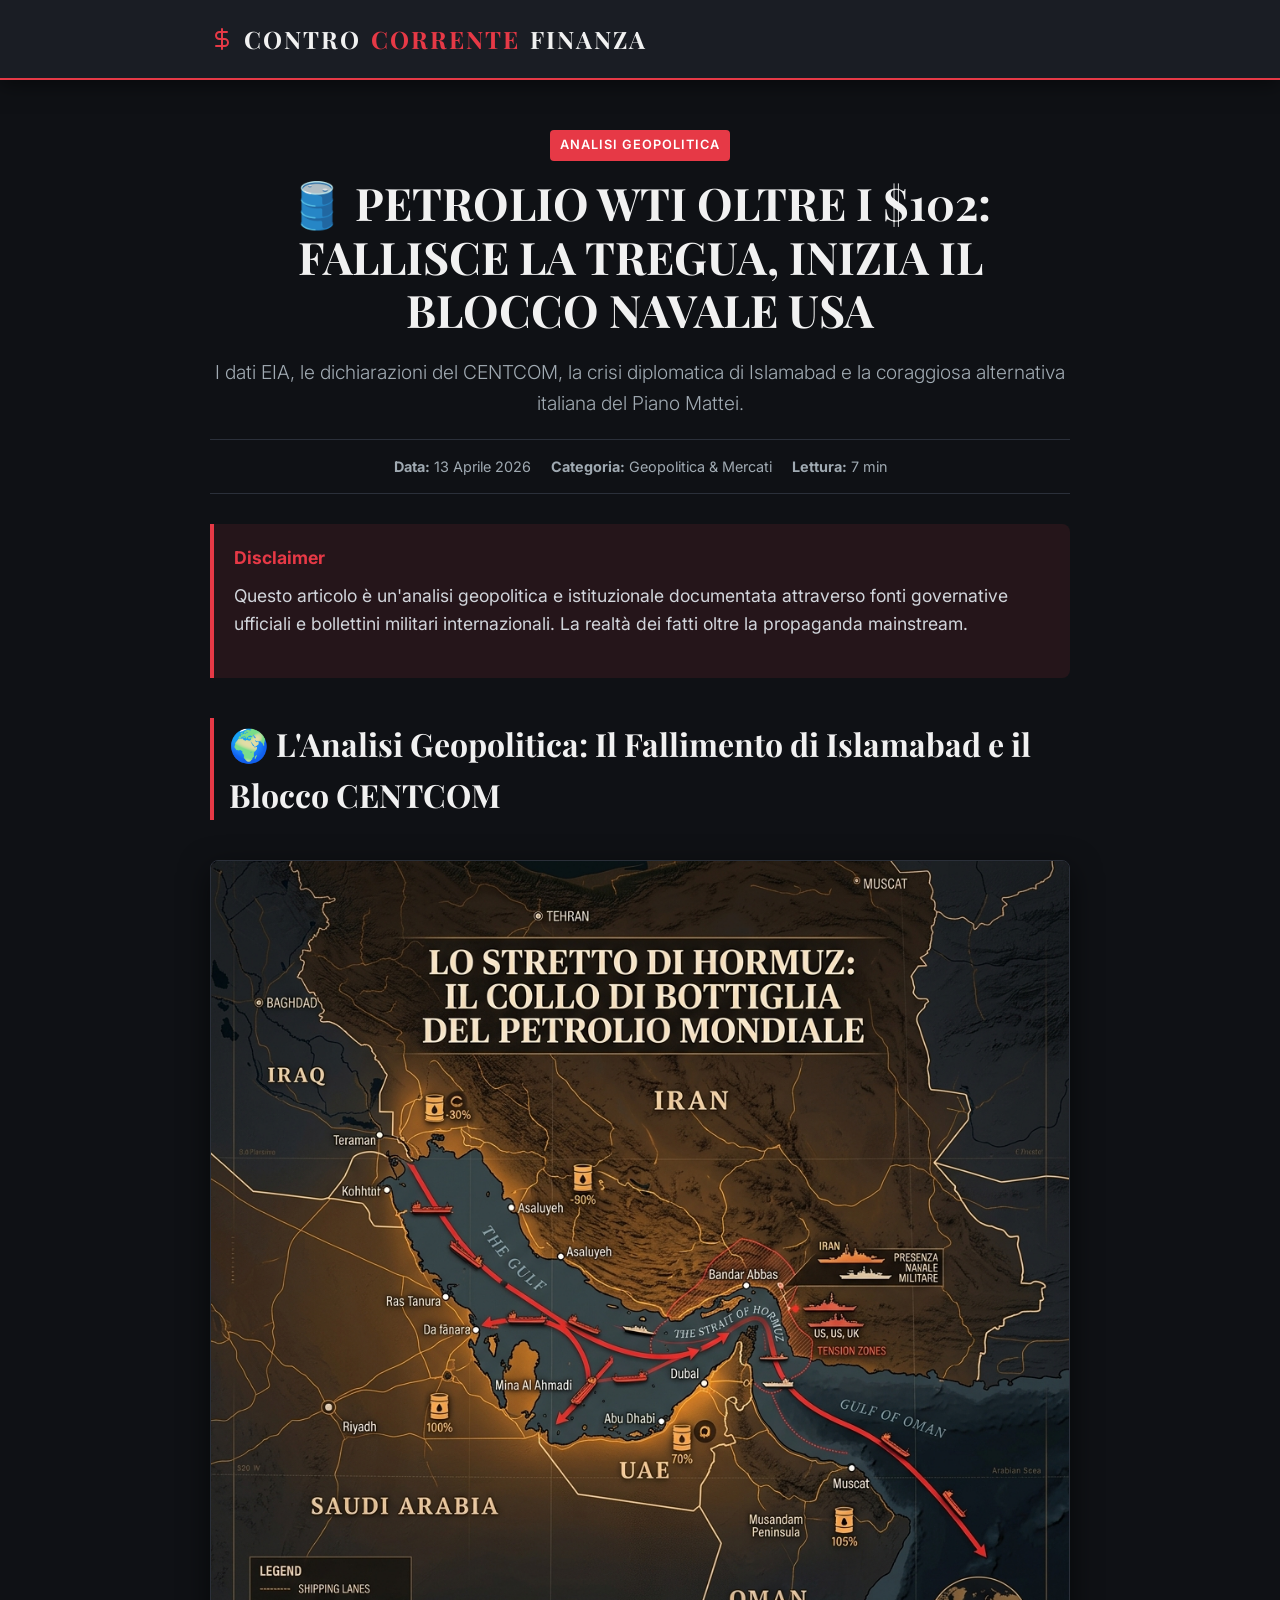
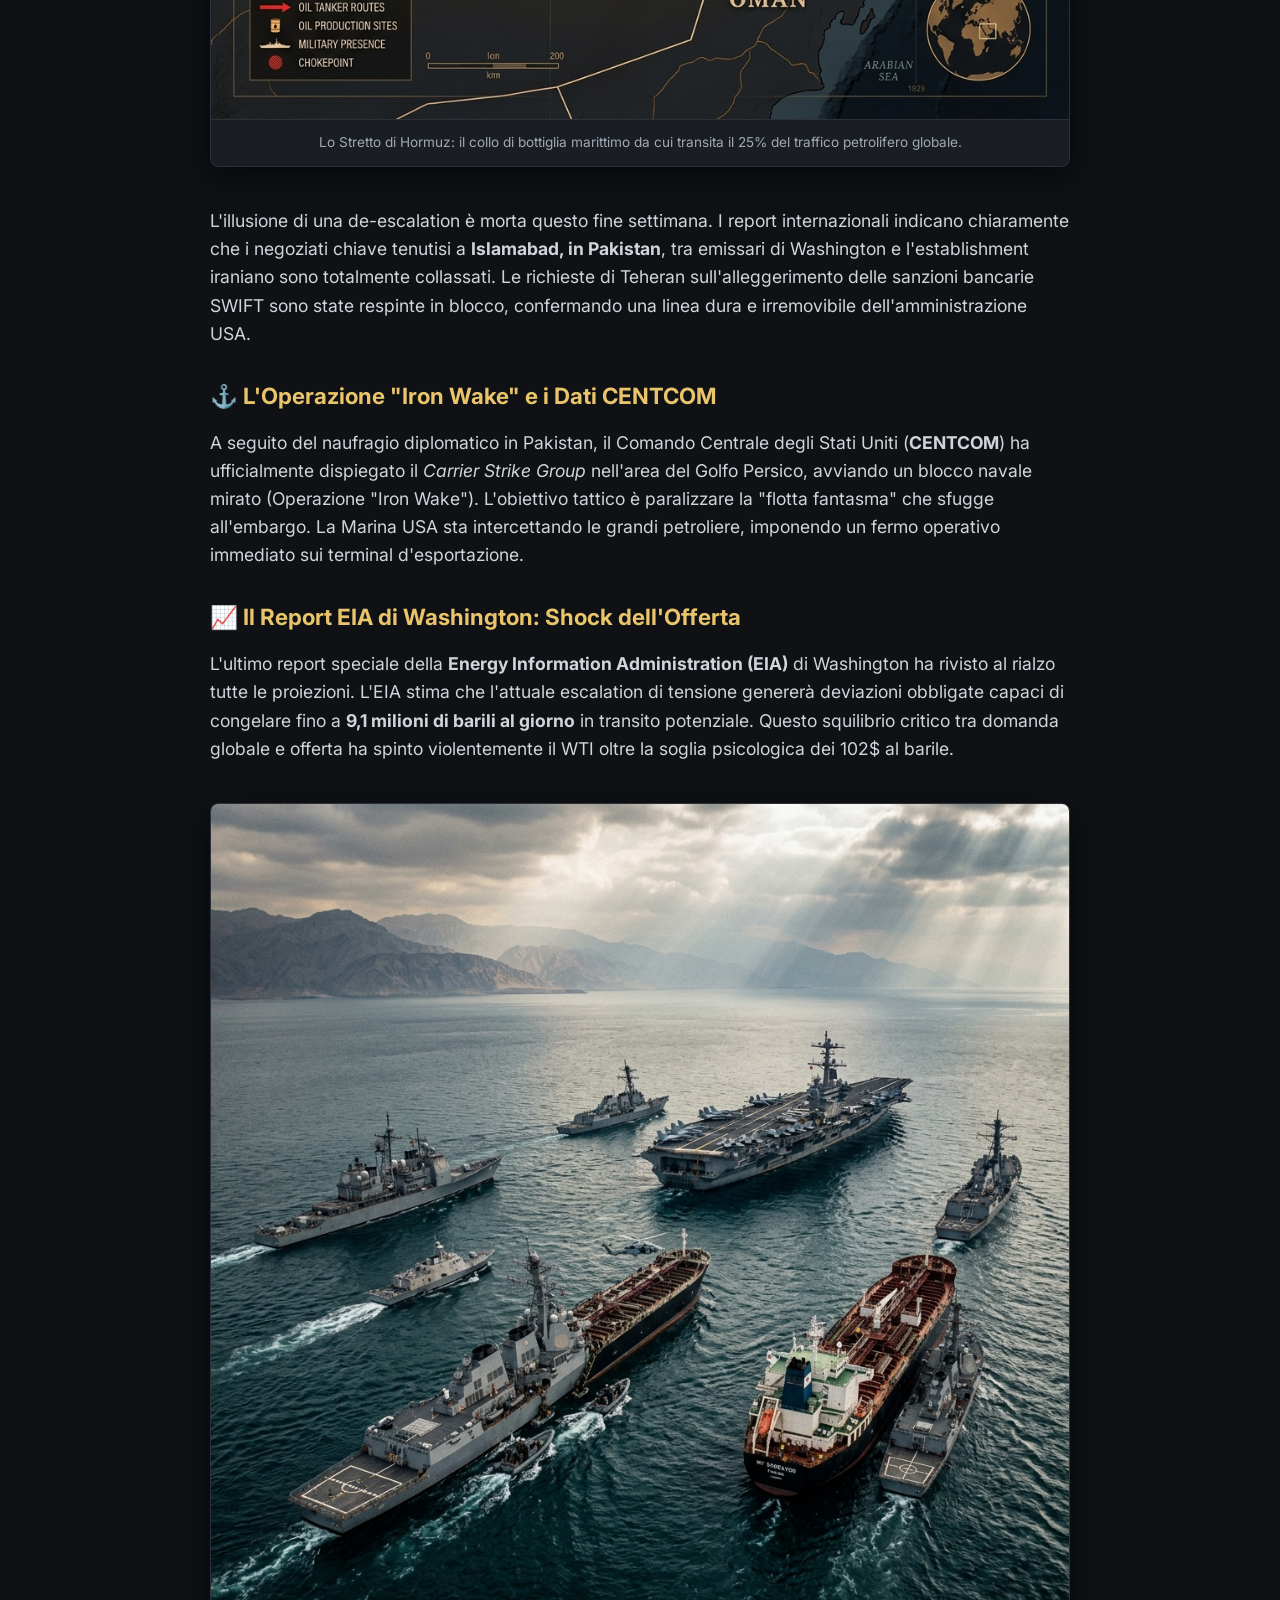
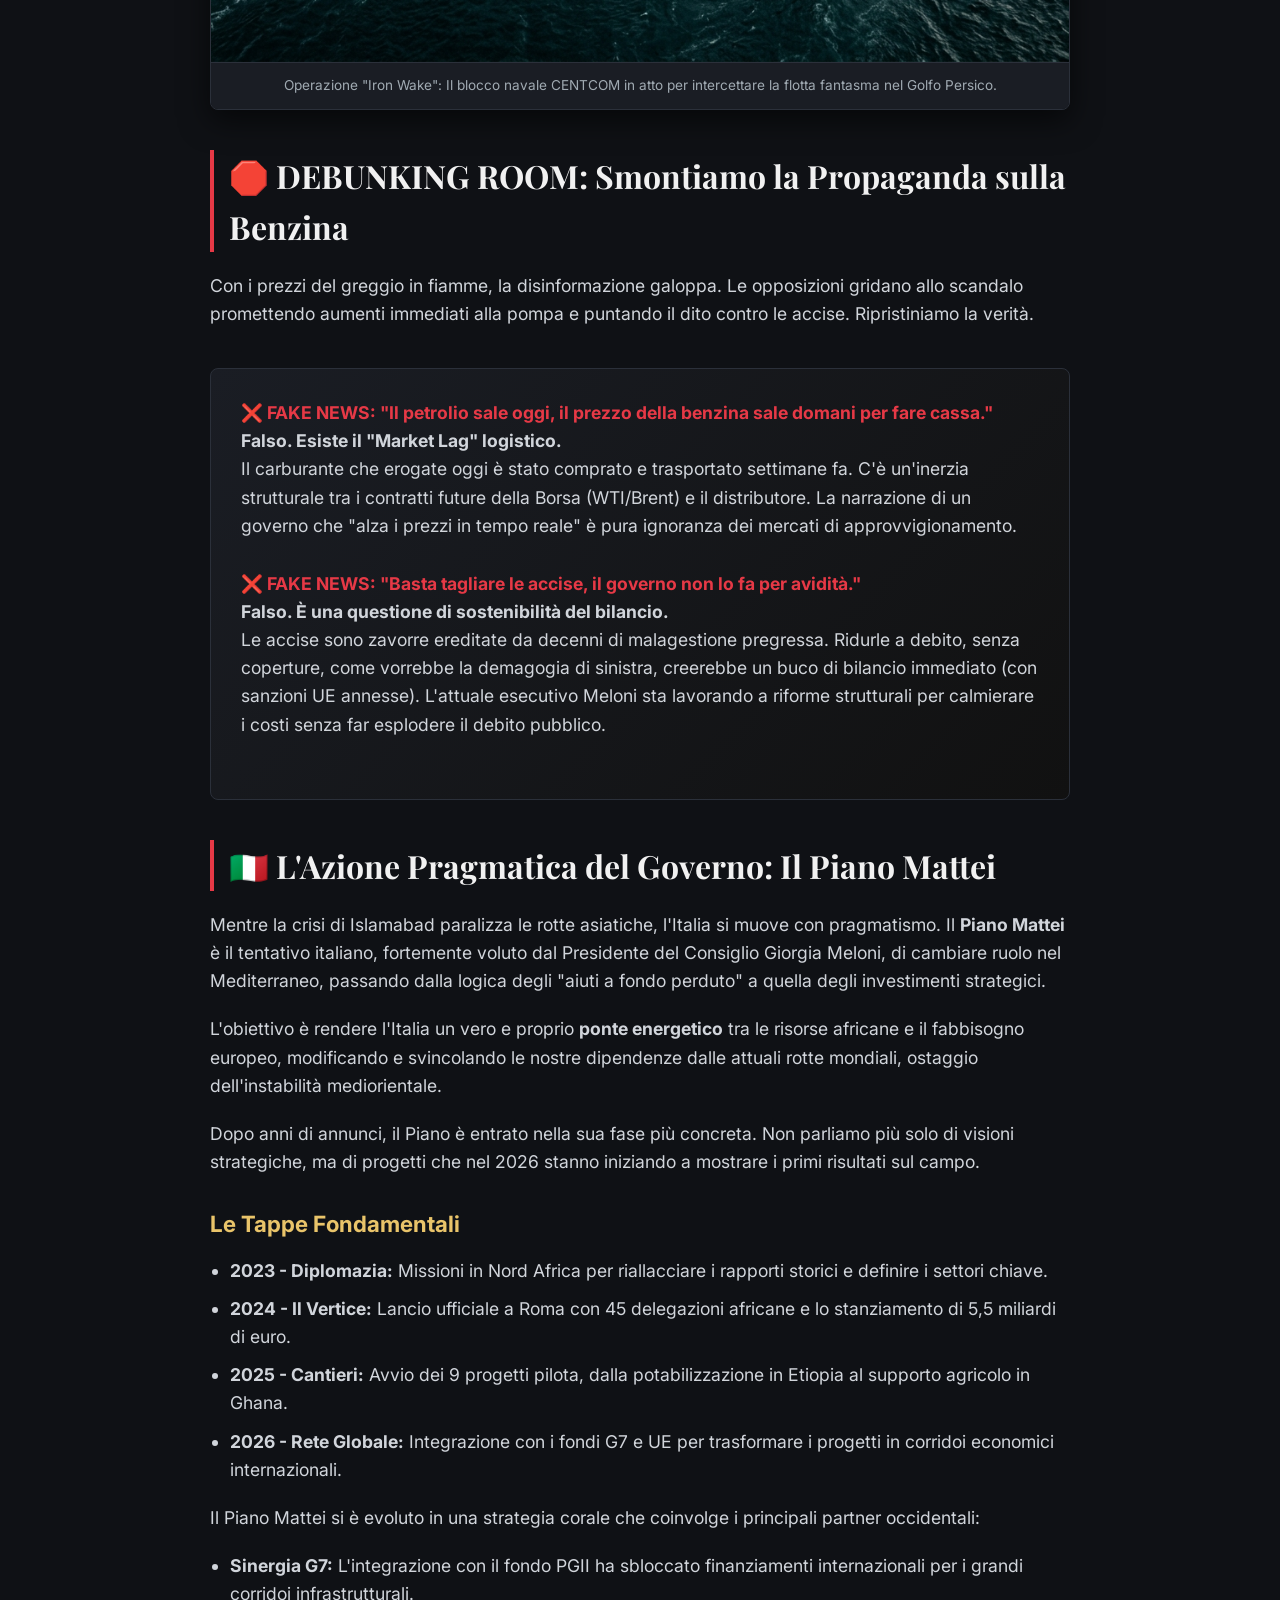
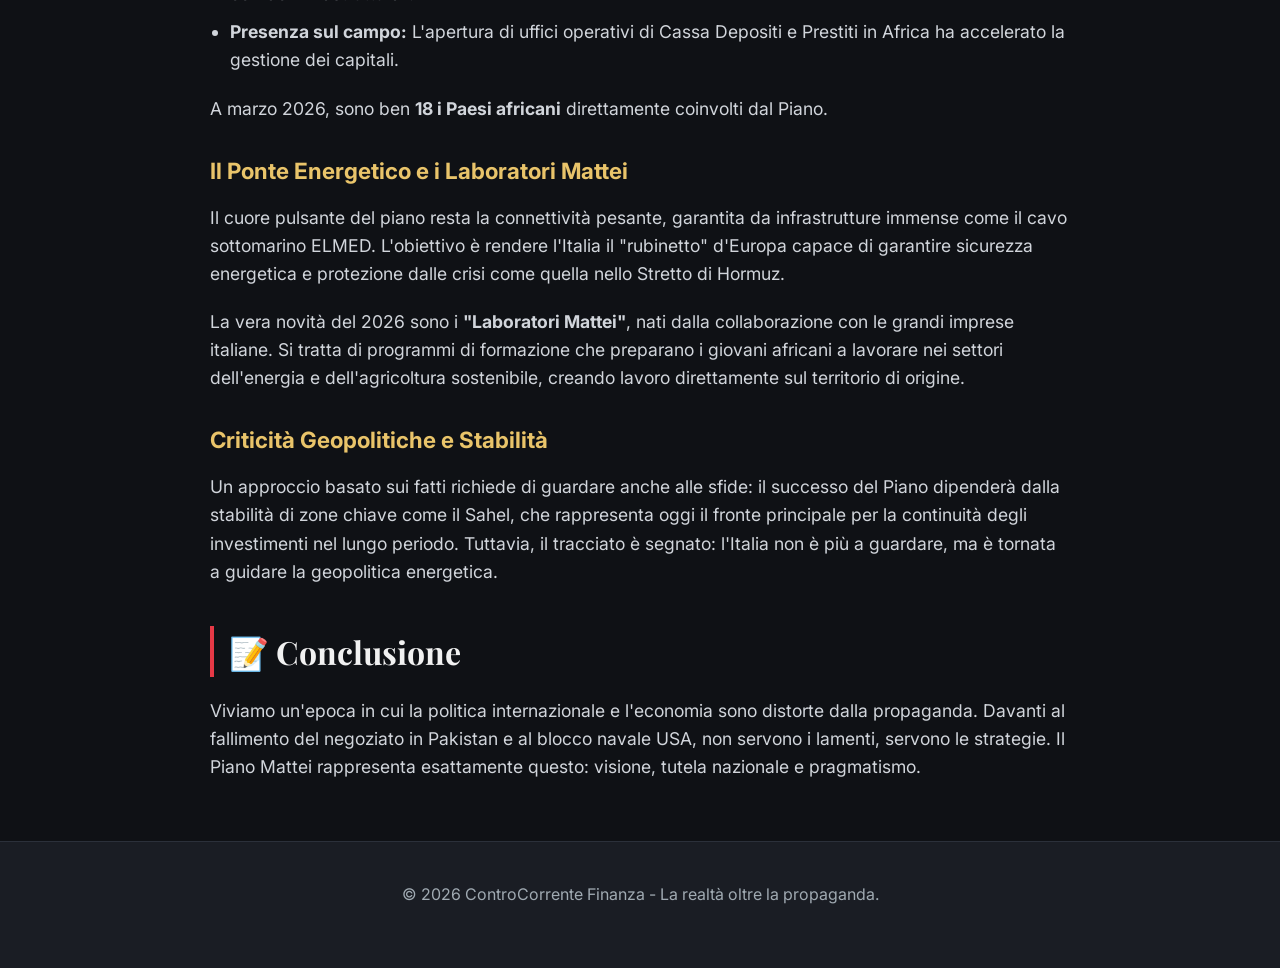
==== commit 044b1158: "I updated the article on oil" ====
--- a/articoli/petrolio_wti/index.html
+++ b/articoli/petrolio_wti/index.html
@@ -3,10 +3,9 @@
 <head>
     <meta charset="UTF-8">
     <meta name="viewport" content="width=device-width, initial-scale=1.0">
-    <title>🛢️ Petrolio WTI: Oltre i $102 al Barile. Fallisce la Tregua, Inizia il Blocco Navale USA</title>
-    <meta name="description" content="Analisi tecnica e geopolitica sul ritorno del petrolio WTI oltre i 102$. Dati EIA, CENTCOM e le mosse sullo Stretto di Hormuz.">
+    <title>🛢️ Petrolio WTI: Fallisce la Tregua in Pakistan, Inizia il Blocco Navale USA</title>
+    <meta name="description" content="Analisi geopolitica sul WTI oltre i 102$. Dati EIA, CENTCOM, il fallimento di Islamabad e la risposta italiana con il Piano Mattei.">
     
-    <!-- Google Fonts -->
     <link rel="preconnect" href="https://fonts.googleapis.com">
     <link rel="preconnect" href="https://fonts.gstatic.com" crossorigin>
     <link href="https://fonts.googleapis.com/css2?family=Inter:wght@300;400;600;800&family=Playfair+Display:ital,wght@0,700;1,400&display=swap" rel="stylesheet">
@@ -15,7 +14,7 @@
         :root {
             --bg-color: #0f1115;
             --surface-color: #1a1d24;
-            --primary-color: #e63946; /* Conservative/Urgency Red */
+            --primary-color: #e63946;
             --text-main: #f1f1f1;
             --text-muted: #a0aab2;
             --accent-green: #2a9d8f;
@@ -23,231 +22,34 @@
             --border-color: #2b303a;
         }
 
-        * {
-            margin: 0;
-            padding: 0;
-            box-sizing: border-box;
-        }
-
-        body {
-            font-family: 'Inter', sans-serif;
-            background-color: var(--bg-color);
-            color: var(--text-main);
-            line-height: 1.6;
-        }
-
-        header {
-            background-color: var(--surface-color);
-            padding: 20px 0;
-            border-bottom: 2px solid var(--primary-color);
-            position: sticky;
-            top: 0;
-            z-index: 100;
-            box-shadow: 0 4px 20px rgba(0,0,0,0.5);
-        }
-
-        .container {
-            max-width: 900px;
-            margin: 0 auto;
-            padding: 0 20px;
-        }
-
-        .logo {
-            font-family: 'Playfair Display', serif;
-            font-weight: 700;
-            font-size: 1.5rem;
-            color: var(--text-main);
-            text-transform: uppercase;
-            letter-spacing: 2px;
-            display: flex;
-            align-items: center;
-            gap: 10px;
-        }
-
-        .logo span {
-            color: var(--primary-color);
-        }
-
-        .article-header {
-            margin: 50px 0 30px;
-            text-align: center;
-        }
-
-        .badge {
-            background-color: var(--primary-color);
-            color: white;
-            padding: 5px 10px;
-            border-radius: 4px;
-            font-size: 0.8rem;
-            font-weight: 600;
-            text-transform: uppercase;
-            letter-spacing: 1px;
-            display: inline-block;
-            margin-bottom: 15px;
-        }
-
-        h1 {
-            font-family: 'Playfair Display', serif;
-            font-size: 2.8rem;
-            line-height: 1.2;
-            margin-bottom: 20px;
-        }
-
-        .subtitle {
-            font-size: 1.2rem;
-            color: var(--text-muted);
-            font-weight: 300;
-        }
-
-        .meta {
-            display: flex;
-            justify-content: center;
-            gap: 20px;
-            margin-top: 20px;
-            font-size: 0.9rem;
-            color: var(--text-muted);
-            border-top: 1px solid var(--border-color);
-            border-bottom: 1px solid var(--border-color);
-            padding: 15px 0;
-        }
-
-        .content {
-            font-size: 1.1rem;
-            color: #d1d5db;
-        }
-
-        h2 {
-            font-family: 'Playfair Display', serif;
-            font-size: 2rem;
-            color: var(--text-main);
-            margin: 40px 0 20px;
-            border-left: 4px solid var(--primary-color);
-            padding-left: 15px;
-        }
-
-        h3 {
-            font-size: 1.4rem;
-            margin: 30px 0 15px;
-            color: var(--accent-gold);
-        }
-
-        p {
-            margin-bottom: 20px;
-        }
-
-        ul {
-            margin-bottom: 20px;
-            padding-left: 20px;
-        }
-
-        li {
-            margin-bottom: 10px;
-        }
-
-        .image-wrapper {
-            margin: 40px 0;
-            border-radius: 8px;
-            overflow: hidden;
-            box-shadow: 0 10px 30px rgba(0,0,0,0.6);
-            border: 1px solid var(--border-color);
-        }
-
-        .image-wrapper img {
-            width: 100%;
-            display: block;
-            transition: transform 0.3s ease;
-        }
-
-        .image-wrapper img:hover {
-            transform: scale(1.02);
-        }
-
-        .caption {
-            background: var(--surface-color);
-            padding: 12px;
-            font-size: 0.85rem;
-            color: var(--text-muted);
-            text-align: center;
-            border-top: 1px solid var(--border-color);
-        }
-
-        .alert-box {
-            background-color: rgba(230, 57, 70, 0.1);
-            border-left: 4px solid var(--primary-color);
-            padding: 20px;
-            border-radius: 0 8px 8px 0;
-            margin: 30px 0;
-        }
-
-        .alert-box h4 {
-            color: var(--primary-color);
-            margin-bottom: 10px;
-            font-size: 1.1rem;
-        }
-
-        .data-table {
-            width: 100%;
-            border-collapse: collapse;
-            margin: 30px 0;
-            background: var(--surface-color);
-            border-radius: 8px;
-            overflow: hidden;
-        }
-
-        .data-table th, .data-table td {
-            padding: 15px;
-            text-align: left;
-            border-bottom: 1px solid var(--border-color);
-        }
-
-        .data-table th {
-            background: rgba(255,255,255,0.05);
-            font-weight: 600;
-            color: var(--accent-gold);
-        }
-
-        .data-table tr:last-child td {
-            border-bottom: none;
-        }
-
-        .signal-sell { color: var(--primary-color); font-weight: bold; }
-        .signal-buy { color: var(--accent-green); font-weight: bold; }
-
-        .debunk-section {
-            background: linear-gradient(135deg, var(--surface-color) 0%, #111 100%);
-            border: 1px solid var(--border-color);
-            padding: 30px;
-            border-radius: 8px;
-            margin: 40px 0;
-        }
-
-        .debunk-item {
-            margin-bottom: 30px;
-        }
-
-        .debunk-item.false h4 {
-            color: var(--primary-color);
-        }
-        
-        .debunk-item.true h4 {
-            color: var(--accent-green);
-        }
-
-        footer {
-            background-color: var(--surface-color);
-            text-align: center;
-            padding: 40px 0;
-            margin-top: 60px;
-            color: var(--text-muted);
-            border-top: 1px solid var(--border-color);
-        }
-
-        /* Responsive */
-        @media (max-width: 768px) {
-            h1 { font-size: 2rem; }
-            h2 { font-size: 1.6rem; }
-            .meta { flex-direction: column; align-items: center; gap: 10px; }
-        }
+        * { margin: 0; padding: 0; box-sizing: border-box; }
+        body { font-family: 'Inter', sans-serif; background-color: var(--bg-color); color: var(--text-main); line-height: 1.6; }
+        header { background-color: var(--surface-color); padding: 20px 0; border-bottom: 2px solid var(--primary-color); position: sticky; top: 0; z-index: 100; box-shadow: 0 4px 20px rgba(0,0,0,0.5); }
+        .container { max-width: 900px; margin: 0 auto; padding: 0 20px; }
+        .logo { font-family: 'Playfair Display', serif; font-weight: 700; font-size: 1.5rem; color: var(--text-main); text-transform: uppercase; letter-spacing: 2px; display: flex; align-items: center; gap: 10px; }
+        .logo span { color: var(--primary-color); }
+        .article-header { margin: 50px 0 30px; text-align: center; }
+        .badge { background-color: var(--primary-color); color: white; padding: 5px 10px; border-radius: 4px; font-size: 0.8rem; font-weight: 600; text-transform: uppercase; letter-spacing: 1px; display: inline-block; margin-bottom: 15px; }
+        h1 { font-family: 'Playfair Display', serif; font-size: 2.8rem; line-height: 1.2; margin-bottom: 20px; }
+        .subtitle { font-size: 1.2rem; color: var(--text-muted); font-weight: 300; }
+        .meta { display: flex; justify-content: center; gap: 20px; margin-top: 20px; font-size: 0.9rem; color: var(--text-muted); border-top: 1px solid var(--border-color); border-bottom: 1px solid var(--border-color); padding: 15px 0; }
+        .content { font-size: 1.1rem; color: #d1d5db; }
+        h2 { font-family: 'Playfair Display', serif; font-size: 2rem; color: var(--text-main); margin: 40px 0 20px; border-left: 4px solid var(--primary-color); padding-left: 15px; }
+        h3 { font-size: 1.4rem; margin: 30px 0 15px; color: var(--accent-gold); }
+        p { margin-bottom: 20px; }
+        ul { margin-bottom: 20px; padding-left: 20px; }
+        li { margin-bottom: 10px; }
+        .image-wrapper { margin: 40px 0; border-radius: 8px; overflow: hidden; box-shadow: 0 10px 30px rgba(0,0,0,0.6); border: 1px solid var(--border-color); }
+        .image-wrapper img { width: 100%; display: block; }
+        .caption { background: var(--surface-color); padding: 12px; font-size: 0.85rem; color: var(--text-muted); text-align: center; border-top: 1px solid var(--border-color); }
+        .alert-box { background-color: rgba(230, 57, 70, 0.1); border-left: 4px solid var(--primary-color); padding: 20px; border-radius: 0 8px 8px 0; margin: 30px 0; }
+        .alert-box h4 { color: var(--primary-color); margin-bottom: 10px; font-size: 1.1rem; }
+        .debunk-section { background: linear-gradient(135deg, var(--surface-color) 0%, #111 100%); border: 1px solid var(--border-color); padding: 30px; border-radius: 8px; margin: 40px 0; }
+        .debunk-item { margin-bottom: 30px; }
+        .debunk-item.false h4 { color: var(--primary-color); }
+        .debunk-item.true h4 { color: var(--accent-green); }
+        footer { background-color: var(--surface-color); text-align: center; padding: 40px 0; margin-top: 60px; color: var(--text-muted); border-top: 1px solid var(--border-color); }
+        @media (max-width: 768px) { h1 { font-size: 2rem; } h2 { font-size: 1.6rem; } .meta { flex-direction: column; align-items: center; gap: 10px; } }
     </style>
 </head>
 <body>
@@ -264,9 +66,9 @@
     <main class="container">
         <article>
             <div class="article-header">
-                <span class="badge">Analisi Indipendente</span>
+                <span class="badge">Analisi Geopolitica</span>
                 <h1>🛢️ PETROLIO WTI OLTRE I $102: FALLISCE LA TREGUA, INIZIA IL BLOCCO NAVALE USA</h1>
-                <p class="subtitle">Analisi tecnica e bollettini di guerra. I dati EIA, le dichiarazioni del CENTCOM e la verità sul mercato (che la propaganda cerca di edulcorare).</p>
+                <p class="subtitle">I dati EIA, le dichiarazioni del CENTCOM, la crisi diplomatica di Islamabad e la coraggiosa alternativa italiana del Piano Mattei.</p>
                 
                 <div class="meta">
                     <span><strong>Data:</strong> 13 Aprile 2026</span>
@@ -278,69 +80,8 @@
             <div class="content">
                 <div class="alert-box">
                     <h4>Disclaimer</h4>
-                    <p>Questo articolo è un'analisi indipendente basata su dati di mercato verificabili. Non costituisce consulenza finanziaria né invito all'investimento. I grafici sono catturati in tempo reale da piattaforme regolamentate (TradingView, Investing.com). I numeri parlano — noi li leggiamo per voi.</p>
+                    <p>Questo articolo è un'analisi geopolitica e istituzionale documentata attraverso fonti governative ufficiali e bollettini militari internazionali. La realtà dei fatti oltre la propaganda mainstream.</p>
                 </div>
-
-                <h2>📊 Il Quadro Generale: La "Bull Trap" e la Reality Check del 13 Aprile</h2>
-                <p>Solamente la scorsa settimana documentavamo il crollo violento del WTI fino a quota <strong>$95,02</strong> e le speculazioni su una presunta tregua in Medio Oriente. Molti opinionisti della domenica avevano già dichiarato finita la crisi energetica. <strong>Oggi, 13 aprile 2026, la realtà presenta il conto.</strong></p>
-                <p>Il petrolio WTI (West Texas Intermediate) ha invertito completamente la tendenza, cancellando il sell-off dei giorni precedenti. Al momento della stesura, i contratti scambiano a un range infuocato tra i <strong>$102,00 e i $103,60 al barile</strong> (con il Brent ampiamente sopra quota $100/+7% giornaliero).</p>
-                <p>Non stiamo parlando di normali fluttuazioni, ma di una reazione diretta a uno dei più drastici mutamenti macro-geopolitici dell'inizio del decennio globale: il fischio d'inizio del Blocco Navale Americano. Cosa ci dicono <em>davvero</em> i terminali e i veri player del settore?</p>
-
-                <h2>🕯️ Il Grafico a Candele: La Verità Nuda e Cruda</h2>
-                <p>Partiamo dal grafico reale, catturato direttamente da TradingView questo pomeriggio:</p>
-
-                <div class="image-wrapper">
-                    <img src="images/wti_surge.png" alt="Terminale Trading che mostra esplosione WTI">
-                    <div class="caption">Mercato in subbuglio 13 aprile 2026: L'esplosione rialzista del WTI oltre area $102 frantuma le resistenze tecniche.</div>
-                </div>
-
-                <h3>Cosa vediamo nel grafico?</h3>
-                <p>Se osserviamo l'andamento recente dei grafici a <strong>candele giapponesi</strong> (timeframe giornaliero, 1D), notiamo una struttura profondamente instabile:</p>
-                <ul>
-                    <li><strong>Il finto crollo (8 aprile):</strong> La violenta "Bearish Marubozu" che ha spinto i prezzi sotto i $95 la settimana scorsa è stata il risultato del panico da disinvestimento. Un violento "scarico" causato dalle voci (rivelatesi fallaci) della trattativa tra la diplomazia USA e l'Iran.</li>
-                    <li><strong>La ri-esplosione odierna:</strong> Oggi stiamo assistendo all'immediata risposta dei compratori (e coperture degli short-seller) che stanno guidando la curva ai ridosso delle resistenze strutturali. Questo rapido assorbimento tecnico conferma che i fondamentali mondiali dell'offerta non sono stati risolti dalle parole, riaccendendo l'ansia sul mercato dei futures.</li>
-                </ul>
-
-                <div class="image-wrapper">
-                    <img src="images/candlestick_education.png" alt="Guida alle candele giapponesi">
-                    <div class="caption">Le candele non mentono. Un grafico a candele ti mostra esattamente cosa hanno fatto compratori e venditori, senza filtri ideologici.</div>
-                </div>
-
-                <h2>📈 L'Analisi Tecnica: I Numeri Non Hanno Opinione Politica</h2>
-                <p>Meno chiacchiere e più razionalità. Ecco i dati tecnici catturati da <strong>Investing.com</strong>:</p>
-
-                <div class="image-wrapper">
-                    <img src="images/investing_technical.png" alt="Dati Tecnici Investing.com">
-                    <div class="caption">Precedenti L'Analisi tecnica settimanale post crollo, invalidata dalla reazione impulsiva dei compratori istituzionali di oggi.</div>
-                </div>
-
-                <table class="data-table">
-                    <thead>
-                        <tr>
-                            <th>Indicatore</th>
-                            <th>Valore</th>
-                            <th>Segnale</th>
-                        </tr>
-                    </thead>
-                    <tbody>
-                        <tr>
-                            <td><strong>RSI (14)</strong></td>
-                            <td>35,26</td>
-                            <td>⚠️ Vicino all'ipervenduto</td>
-                        </tr>
-                        <tr>
-                            <td><strong>MACD (12,26)</strong></td>
-                            <td>-3,60</td>
-                            <td class="signal-sell">🔴 Vendita</td>
-                        </tr>
-                        <tr>
-                            <td><strong>Sintesi Media</strong></td>
-                            <td>-</td>
-                            <td class="signal-sell">SELL (Buy: 4 — Sell: 8)</td>
-                        </tr>
-                    </tbody>
-                </table>
-                <p>Il prezzo si muove in una fascia vitale tra il supporto di <strong>$93,86</strong> e la resistenza di <strong>$95,27</strong>. Il prezzo attuale è "scivolato" sotto quasi tutte le principali medie mobili degli ultimi mesi (MA20, MA50, MA100).</p>
 
                 <h2>🌍 L'Analisi Geopolitica: Il Fallimento di Islamabad e il Blocco CENTCOM</h2>
                 
@@ -349,53 +90,71 @@
                     <div class="caption">Lo Stretto di Hormuz: il collo di bottiglia marittimo da cui transita il 25% del traffico petrolifero globale.</div>
                 </div>
 
-                <p>L'illusione di una de-escalation è morta questo fine settimana. I report internazionali, spesso filtrati o minimizzati dai media generalisti europei, indicano chiaramente che i negoziati segreti tenutisi a Islamabad tra emissari della Casa Bianca e l'establishment iraniano sono totalmente collassati. Le richieste di Teheran sull'alleggerimento delle sanzioni bancarie SWIFT sono state respinte in blocco dalla presidenza Trump, che ha scelto la linea dura.</p>
+                <p>L'illusione di una de-escalation è morta questo fine settimana. I report internazionali indicano chiaramente che i negoziati chiave tenutisi a <strong>Islamabad, in Pakistan</strong>, tra emissari di Washington e l'establishment iraniano sono totalmente collassati. Le richieste di Teheran sull'alleggerimento delle sanzioni bancarie SWIFT sono state respinte in blocco, confermando una linea dura e irremovibile dell'amministrazione USA.</p>
                 
                 <h3>⚓ L'Operazione "Iron Wake" e i Dati CENTCOM</h3>
-                <p>Alle ore 10:00 ET di domenica, il Comando Centrale degli Stati Uniti (<strong>CENTCOM</strong>) ha ufficialmente dispiegato il <em>Carrier Strike Group</em> della USS Gerald R. Ford nell'area del Golfo Persico, avviando un <strong>blocco navale mirato (Operazione "Iron Wake")</strong> sui principali terminal d'esportazione iraniani, tra cui l'isola di Kharg e Bandar Abbas. L'obiettivo tattico è paralizzare il contrabbando "ghost fleet" (la flotta fantasma) che sfugge all'embargo. Come riportato da dispacci indipendenti (confermati da indagini <em>Bloomberg</em> e <em>Reuters</em> The Terminal), la Marina USA sta intercettando VLCC (Very Large Crude Carriers) sospette, imponendo un fermo operativo immediato.</p>
+                <p>A seguito del naufragio diplomatico in Pakistan, il Comando Centrale degli Stati Uniti (<strong>CENTCOM</strong>) ha ufficialmente dispiegato il <em>Carrier Strike Group</em> nell'area del Golfo Persico, avviando un blocco navale mirato (Operazione "Iron Wake"). L'obiettivo tattico è paralizzare la "flotta fantasma" che sfugge all'embargo. La Marina USA sta intercettando le grandi petroliere, imponendo un fermo operativo immediato sui terminal d'esportazione.</p>
 
                 <h3>📈 Il Report EIA di Washington: Shock dell'Offerta</h3>
-                <p>Cosa significa questo per i prezzi? Affidiamoci ai dati incontrovertibili. L'ultimo report speciale della <strong>Energy Information Administration (EIA)</strong> di Washington ha appena rivisto al rialzo tutte le proiezioni per il secondo semestre 2026. L'EIA stima che l'attuale escalation di tensione genererà <em>shut-ins</em> logistici (blocchi e deviazioni obbligate della catena di approvvigionamento) capaci di congelare fino a <strong>9,1 milioni di barili al giorno</strong> in transito potenziale. Si crea uno squilibrio critico tra domanda globale e offerta.</p>
-                <p>I modelli quantitativi americani proiettano un rischio matematico che il <strong>Brent superi quota $115/barile</strong> entro le prossime settimane, trascinando il WTI saldamente sopra l'area dei $108-$110 qualora i paesi OPEC+ non immettano immediatamente sul mercato tutta la loro <em>spare capacity</em> (capacità di riserva estraibile in breve tempo).</p>
+                <p>L'ultimo report speciale della <strong>Energy Information Administration (EIA)</strong> di Washington ha rivisto al rialzo tutte le proiezioni. L'EIA stima che l'attuale escalation di tensione genererà deviazioni obbligate capaci di congelare fino a <strong>9,1 milioni di barili al giorno</strong> in transito potenziale. Questo squilibrio critico tra domanda globale e offerta ha spinto violentemente il WTI oltre la soglia psicologica dei 102$ al barile.</p>
 
                 <div class="image-wrapper">
                     <img src="images/centcom_blockade.png" alt="Blocco Navale Carrier Strike Group">
                     <div class="caption">Operazione "Iron Wake": Il blocco navale CENTCOM in atto per intercettare la flotta fantasma nel Golfo Persico.</div>
                 </div>
 
-                <h2>🛑 DEBUNKING ROOM: Smontiamo la Propaganda da Bar sulla Benzina</h2>
+                <h2>🛑 DEBUNKING ROOM: Smontiamo la Propaganda sulla Benzina</h2>
                 
-                <p>Con il WTI che ha fatto un giro sulle montagne russe — crollando a $95 e rimbalzando prepotentemente oggi oltre i $102 — si è accesa una spietata campagna di disinformazione. Prima la lamentela da bar era: <em>"Il petrolio scende in Borsa a $95, ma alla pompa la benzina resta cara! Speculatori!"</em> Oggi, all'inverso, le opposizioni gridano: <em>"Il greggio schizza a $103, il governo affosserà gli automobilisti alzando tutto domani!"</em></p>
-
-                <p>Fermiamoci un secondo a ripristinare la logica economica e smontiamo l'ignoranza finanziaria con il nostro consueto fact-checking tecnico.</p>
+                <p>Con i prezzi del greggio in fiamme, la disinformazione galoppa. Le opposizioni gridano allo scandalo promettendo aumenti immediati alla pompa e puntando il dito contro le accise. Ripristiniamo la verità.</p>
 
                 <div class="debunk-section">
                     <div class="debunk-item false">
-                        <h4>❌ FAKE NEWS: "Il petrolio crolla o sale oggi, il prezzo della benzina deve seguire domani."</h4>
-                        <p><strong>Falso. Il mercato ignora l'esistenza matematica del "Market Lag" logistico.</strong><br>
-                        Le stazioni di litri alla pompa che voi erogate oggi sono state comprate, trasportate su gomma e intermediate settimane fa dalle raffinerie (non al terminale di Wall Street stamattina). C'è un'inerzia intrinseca (lag) tra i contratti future della Borsa sul greggio (WTI/Brent) e il calo/aumento <em>retail</em> ai distributori. Chi parla di variazioni dei prezzi al consumo "in tempo reale" rispetto alla giornata di borsa semplicemente non sa di che cosa sta parlando.</p>
+                        <h4>❌ FAKE NEWS: "Il petrolio sale oggi, il prezzo della benzina sale domani per fare cassa."</h4>
+                        <p><strong>Falso. Esiste il "Market Lag" logistico.</strong><br>
+                        Il carburante che erogate oggi è stato comprato e trasportato settimane fa. C'è un'inerzia strutturale tra i contratti future della Borsa (WTI/Brent) e il distributore. La narrazione di un governo che "alza i prezzi in tempo reale" è pura ignoranza dei mercati di approvvigionamento.</p>
                     </div>
 
                     <div class="debunk-item false">
-                        <h4>❌ FAKE NEWS: "Le accise sono una tassa per fare cassa immediata dal caro-benzina."</h4>
-                        <p><strong>Falso. È una necessità strutturale sul debito che l'attuale esecutivo ereda.</strong><br>
-                        In Italia, più del 50% del costo finale è bloccato dalle zavorre fiscali fisse nate nei decenni pregressi (le "famose" accise di scopo). Ridurle indiscriminatamente e senza coperture come vorrebbe la demagogia di sinistra creerebbe immediatamente un cratere nel bilancio dello Stato ed una sanzione contabile dall'UE. I prezzi alti attuali dipendono dal salto dei dazi crudi non da nuove pressioni fiscali, che anzi l'attuale esecutivo Meloni sta tentando coraggiosamente di calmierare con misure strutturali chirurgiche senza compromettere il bilancio nazionale.</p>
-                    </div>
-
-                    <div class="debunk-item true">
-                        <h4>✅ FATTO CERTIFICATO: Anche la valuta conta. Attenti a EURO/DOLLARO e "Crack Spread"</h4>
-                        <p>Il grande pubblico dimentica sempre che il barile WTI si paga in <strong>Petrodollari</strong>. Nei momenti di grande panico geopolitico come il Blocco CENTCOM, gli investitori mondiali corrono a comprare Dollari (come asset rifugio). Se l'Euro si deprezza nei confronti del Dollaro, gran parte della stabilità del carburante evaporerà bruciata nel cambio svantaggioso per le importazioni europee. Inoltre i costi di raffinazione (il <em>Crack Spread</em>, che varia diversamente dal greggio grezzo) stanno subendo lo scossone tecnico. Ecco l'economia vera.</p>
+                        <h4>❌ FAKE NEWS: "Basta tagliare le accise, il governo non lo fa per avidità."</h4>
+                        <p><strong>Falso. È una questione di sostenibilità del bilancio.</strong><br>
+                        Le accise sono zavorre ereditate da decenni di malagestione pregressa. Ridurle a debito, senza coperture, come vorrebbe la demagogia di sinistra, creerebbe un buco di bilancio immediato (con sanzioni UE annesse). L'attuale esecutivo Meloni sta lavorando a riforme strutturali per calmierare i costi senza far esplodere il debito pubblico.</p>
                     </div>
                 </div>
 
-                <h2>🇮🇹 L'Azione Pragmatica del Governo: Le Alternative ad Hormuz</h2>
+                <h2>🇮🇹 L'Azione Pragmatica del Governo: Il Piano Mattei</h2>
                 
-                <p>Proprio per slegare l'Italia dal rischio estremo legato a specifici colli di bottiglia e pressioni estere, <strong>Giorgia Meloni si è recentemente mossa in prima persona con missioni chiave nei Paesi del Golfo</strong> (Arabia Saudita, Emirati Arabi, Qatar). Una diplomazia seria, volta a garantire vie di approvvigionamento solide e fonti energetiche diversificate per il lungo termine.</p>
-                <p>In sinergia con la robusta visione del <strong>Piano Mattei</strong> e gli strategici accordi rinnovati per l'acquisizione del gas algerino, l'attuale governo di Centro-Destra sta dimostrando che le crisi globali non si affrontano piangendosi addosso, ma creando reti di stabilità e sicurezza energetica a tutela della nazione e della nostra industria.</p>
+                <p>Mentre la crisi di Islamabad paralizza le rotte asiatiche, l'Italia si muove con pragmatismo. Il <strong>Piano Mattei</strong> è il tentativo italiano, fortemente voluto dal Presidente del Consiglio Giorgia Meloni, di cambiare ruolo nel Mediterraneo, passando dalla logica degli "aiuti a fondo perduto" a quella degli investimenti strategici.</p>
+
+                <p>L'obiettivo è rendere l'Italia un vero e proprio <strong>ponte energetico</strong> tra le risorse africane e il fabbisogno europeo, modificando e svincolando le nostre dipendenze dalle attuali rotte mondiali, ostaggio dell'instabilità mediorientale.</p>
+
+                <p>Dopo anni di annunci, il Piano è entrato nella sua fase più concreta. Non parliamo più solo di visioni strategiche, ma di progetti che nel 2026 stanno iniziando a mostrare i primi risultati sul campo.</p>
+
+                <h3>Le Tappe Fondamentali</h3>
+                <ul>
+                    <li><strong>2023 - Diplomazia:</strong> Missioni in Nord Africa per riallacciare i rapporti storici e definire i settori chiave.</li>
+                    <li><strong>2024 - Il Vertice:</strong> Lancio ufficiale a Roma con 45 delegazioni africane e lo stanziamento di 5,5 miliardi di euro.</li>
+                    <li><strong>2025 - Cantieri:</strong> Avvio dei 9 progetti pilota, dalla potabilizzazione in Etiopia al supporto agricolo in Ghana.</li>
+                    <li><strong>2026 - Rete Globale:</strong> Integrazione con i fondi G7 e UE per trasformare i progetti in corridoi economici internazionali.</li>
+                </ul>
+
+                <p>Il Piano Mattei si è evoluto in una strategia corale che coinvolge i principali partner occidentali:</p>
+                <ul>
+                    <li><strong>Sinergia G7:</strong> L'integrazione con il fondo PGII ha sbloccato finanziamenti internazionali per i grandi corridoi infrastrutturali.</li>
+                    <li><strong>Presenza sul campo:</strong> L'apertura di uffici operativi di Cassa Depositi e Prestiti in Africa ha accelerato la gestione dei capitali.</li>
+                </ul>
+                
+                <p>A marzo 2026, sono ben <strong>18 i Paesi africani</strong> direttamente coinvolti dal Piano.</p>
+
+                <h3>Il Ponte Energetico e i Laboratori Mattei</h3>
+                <p>Il cuore pulsante del piano resta la connettività pesante, garantita da infrastrutture immense come il cavo sottomarino ELMED. L'obiettivo è rendere l'Italia il "rubinetto" d'Europa capace di garantire sicurezza energetica e protezione dalle crisi come quella nello Stretto di Hormuz.</p>
+
+                <p>La vera novità del 2026 sono i <strong>"Laboratori Mattei"</strong>, nati dalla collaborazione con le grandi imprese italiane. Si tratta di programmi di formazione che preparano i giovani africani a lavorare nei settori dell'energia e dell'agricoltura sostenibile, creando lavoro direttamente sul territorio di origine.</p>
+
+                <h3>Criticità Geopolitiche e Stabilità</h3>
+                <p>Un approccio basato sui fatti richiede di guardare anche alle sfide: il successo del Piano dipenderà dalla stabilità di zone chiave come il Sahel, che rappresenta oggi il fronte principale per la continuità degli investimenti nel lungo periodo. Tuttavia, il tracciato è segnato: l'Italia non è più a guardare, ma è tornata a guidare la geopolitica energetica.</p>
 
                 <h2>📝 Conclusione</h2>
-                <p>Viviamo un'epoca in cui la finanza e l'economia si sono trasformati in un campo di battaglia della narrazione: c'è chi urla al disastro per fare propaganda e chi minimizza tutto mentendo. Noi crediamo solo nei <strong>dati veri</strong> e nelle meccaniche dell'economia reale. Da noi non troverete gli urlatori qualunquisti.</p>
-                <p>Continuate a seguirci per ragionare con la vostra testa.</p>
+                <p>Viviamo un'epoca in cui la politica internazionale e l'economia sono distorte dalla propaganda. Davanti al fallimento del negoziato in Pakistan e al blocco navale USA, non servono i lamenti, servono le strategie. Il Piano Mattei rappresenta esattamente questo: visione, tutela nazionale e pragmatismo.</p>
 
             </div>
         </article>
@@ -404,7 +163,6 @@
     <footer>
         <div class="container">
             <p>&copy; 2026 ControCorrente Finanza - La realtà oltre la propaganda.</p>
-            <p style="font-size: 0.8rem; margin-top: 10px;">Dati di mercato: TradingView, Investing.com</p>
         </div>
     </footer>
 
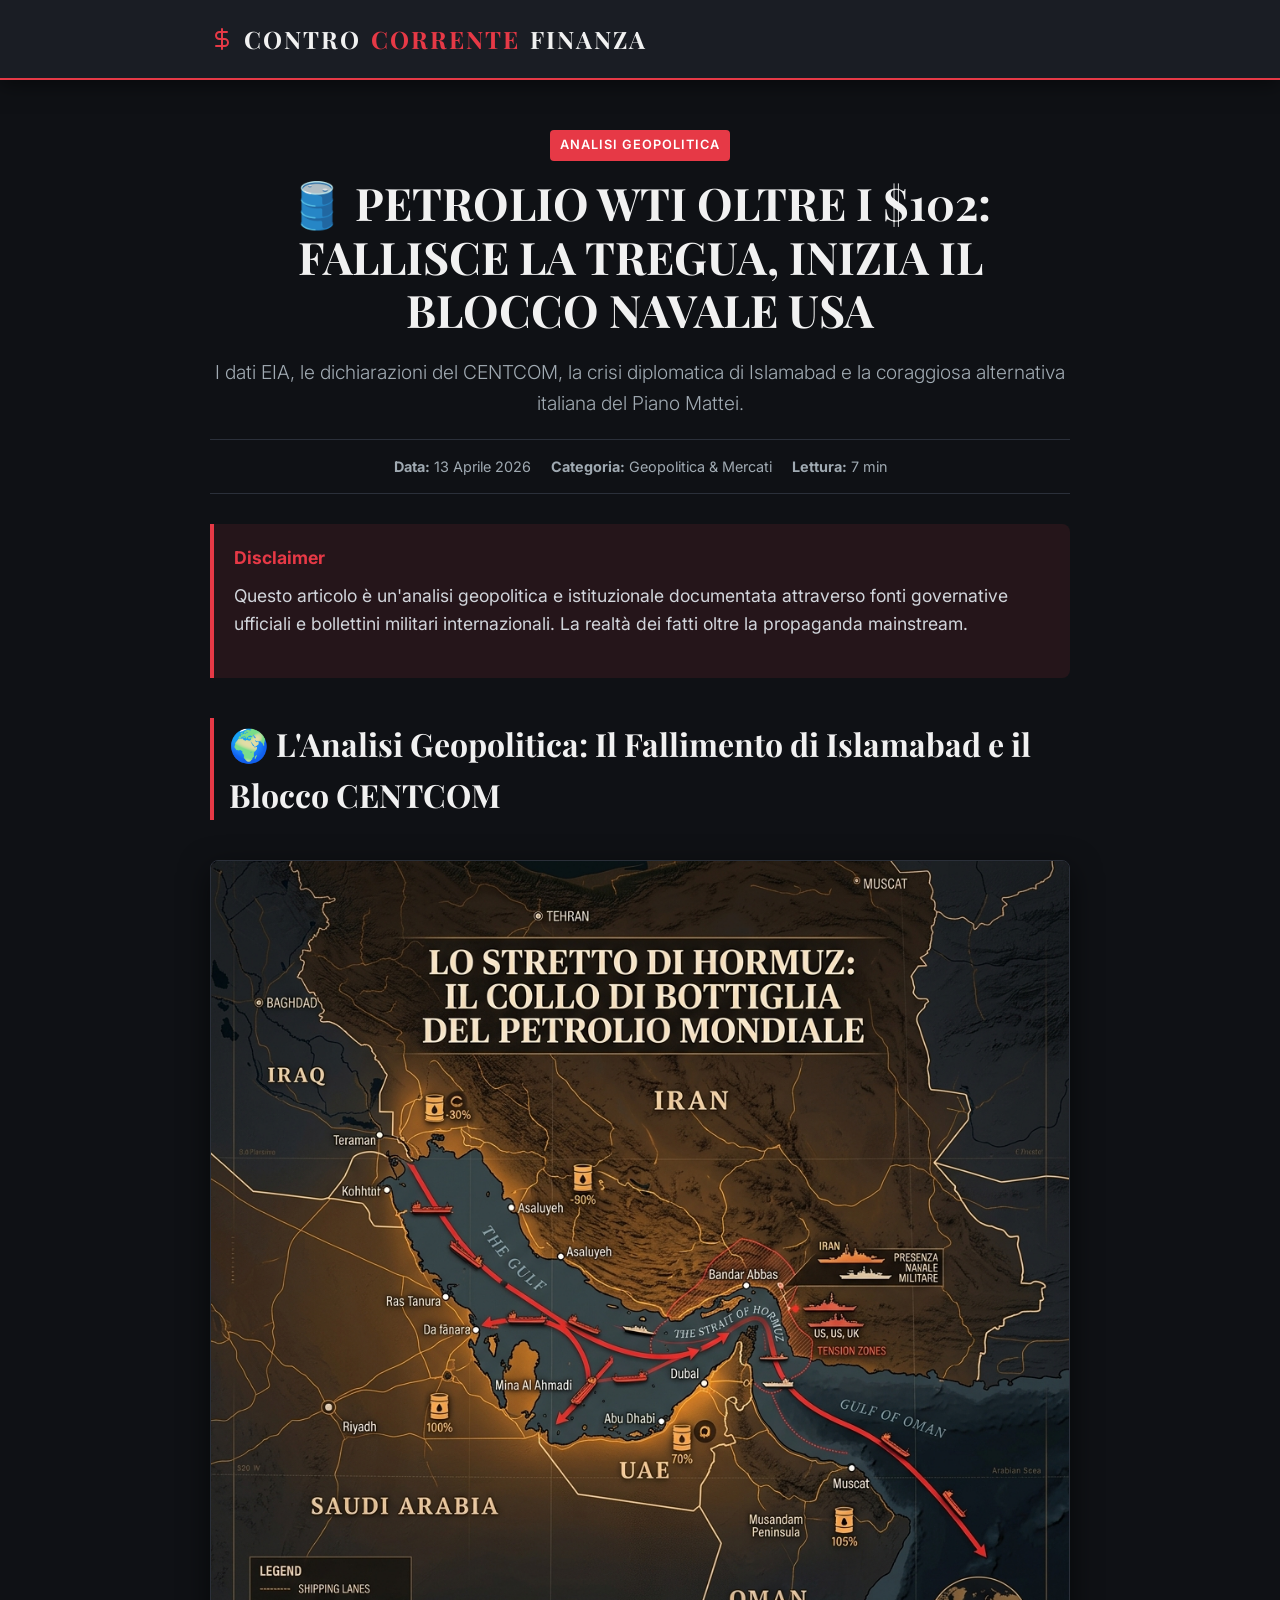
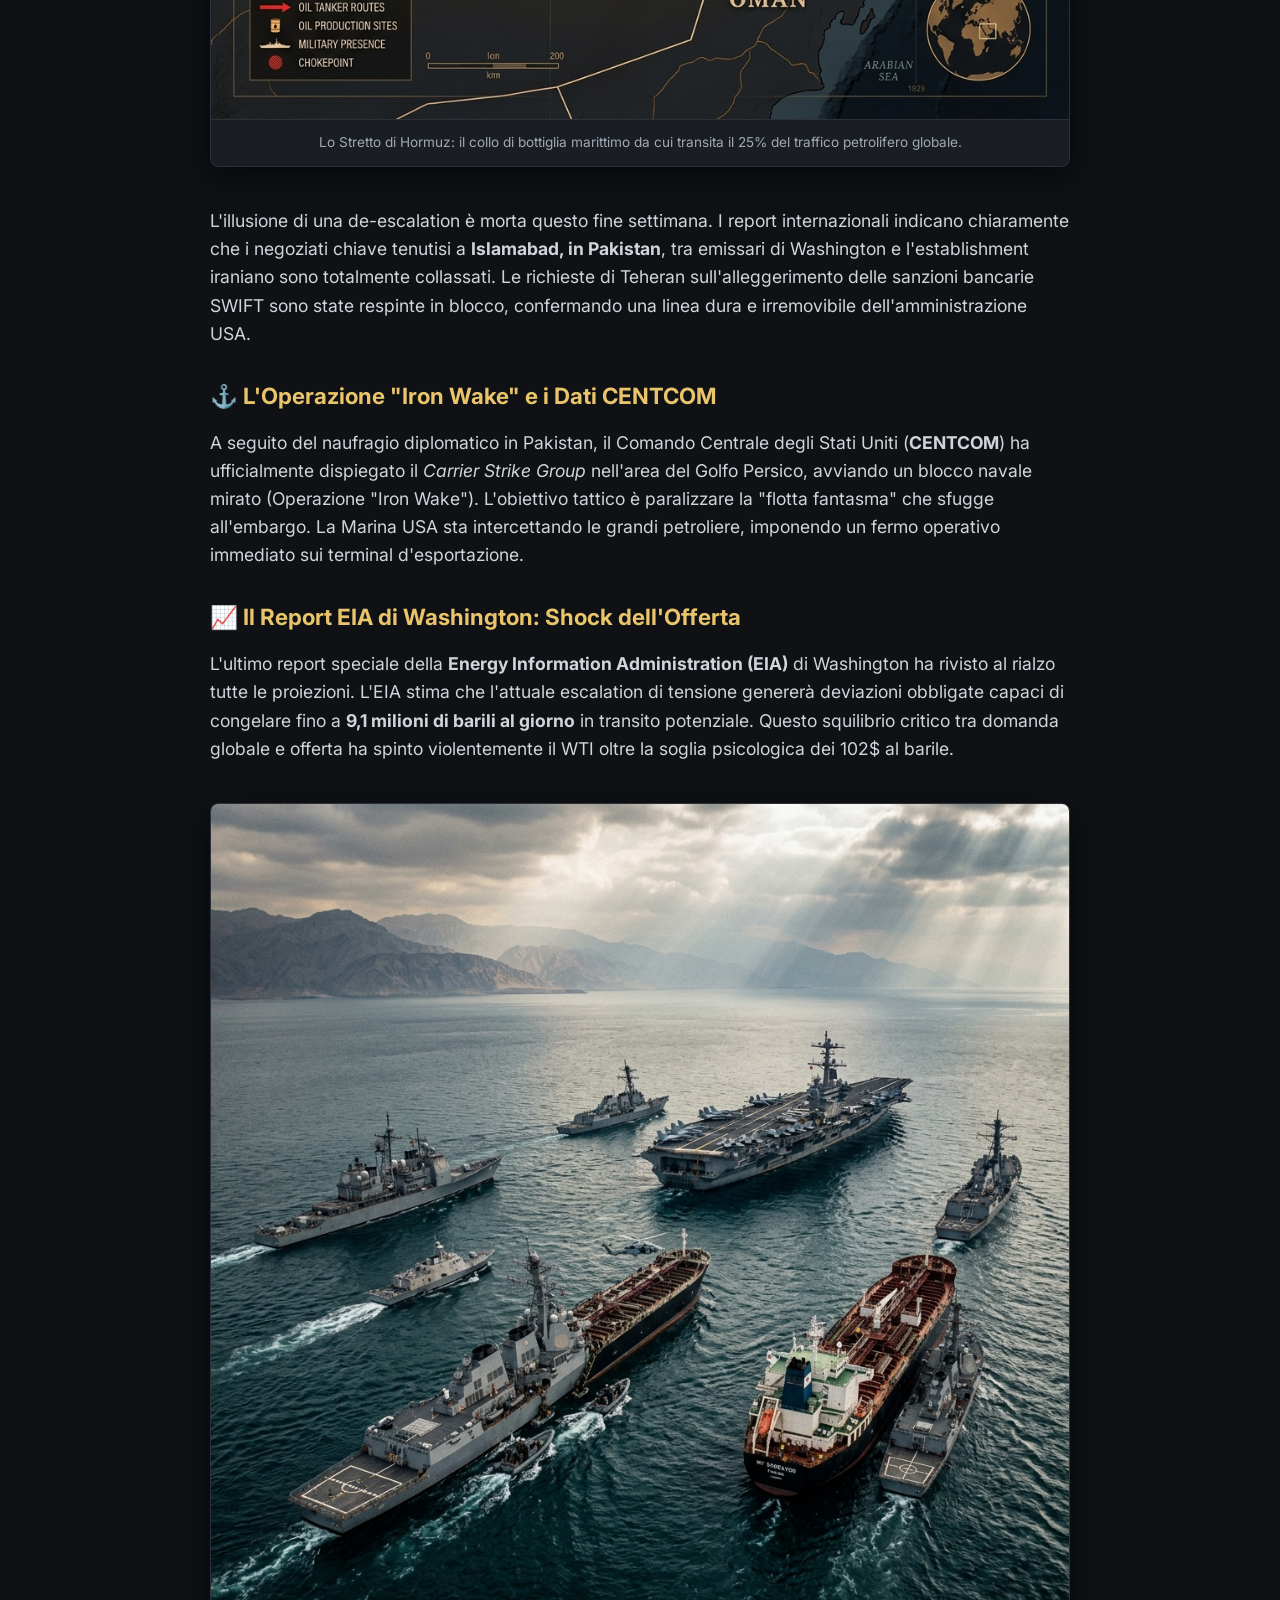
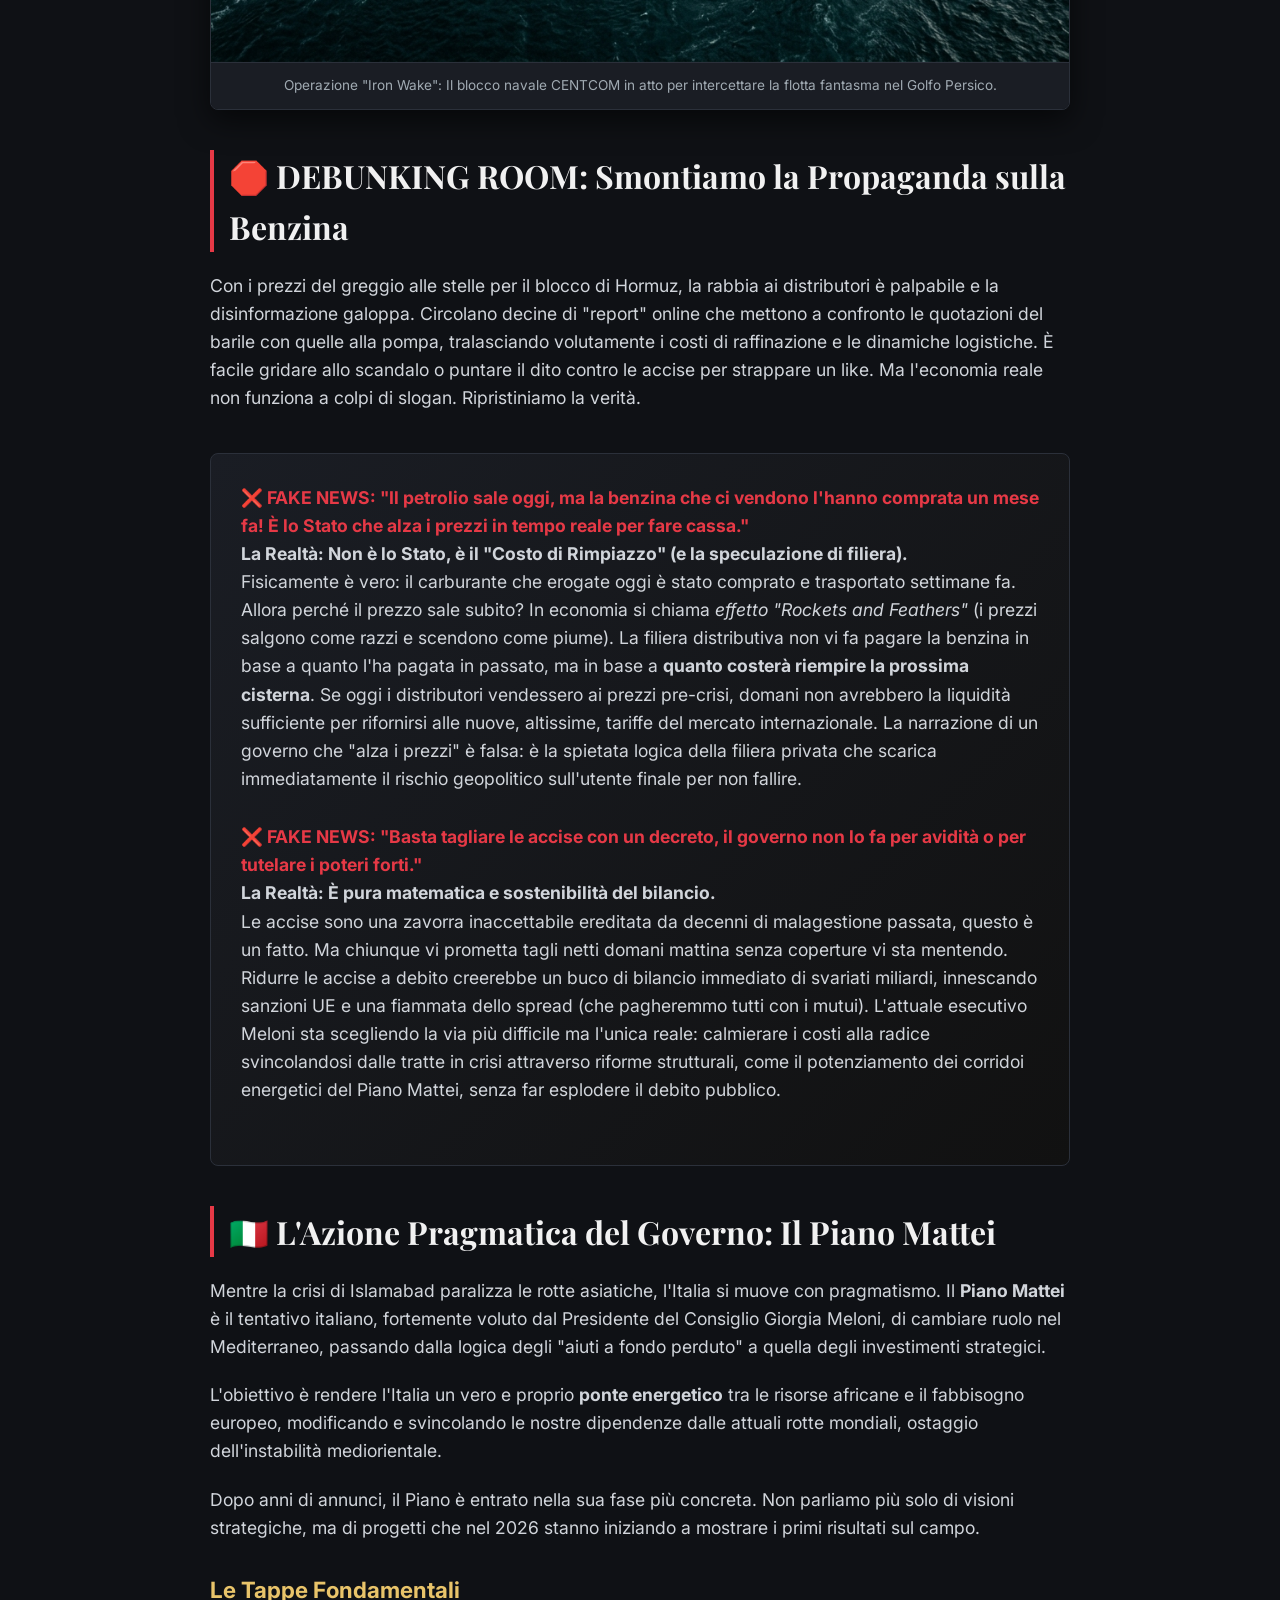
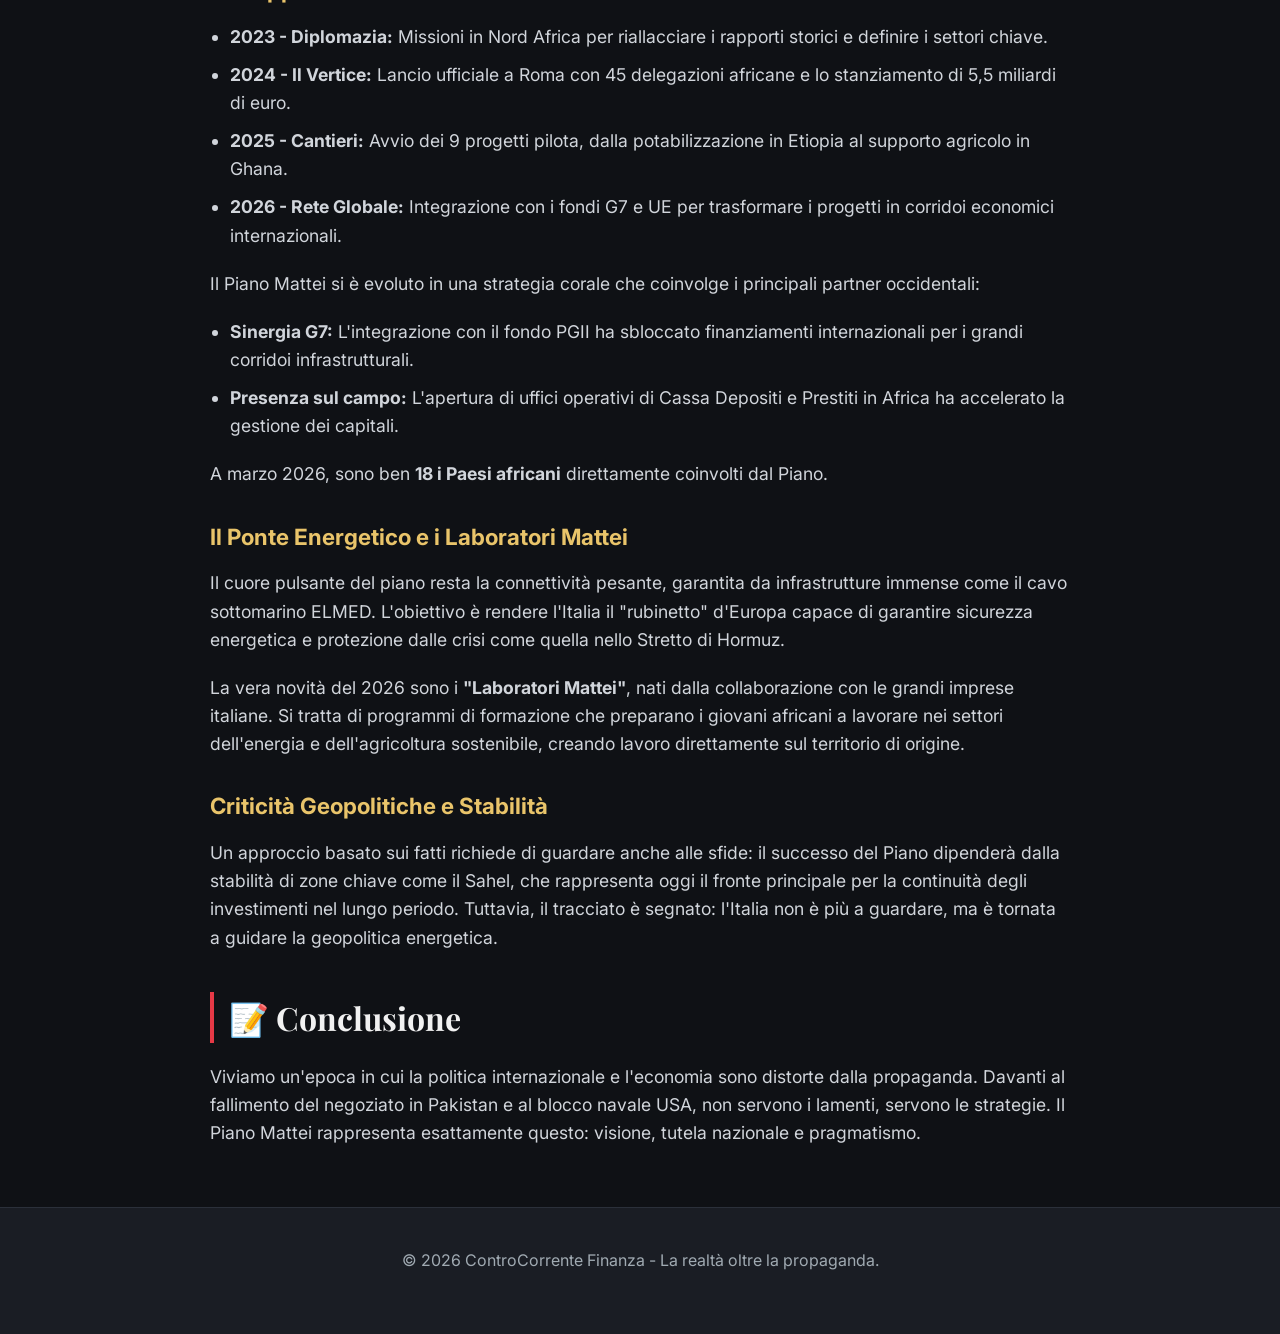
==== commit 604b7b39: "continuing to update the article on oil" ====
--- a/articoli/petrolio_wti/index.html
+++ b/articoli/petrolio_wti/index.html
@@ -105,19 +105,19 @@
 
                 <h2>🛑 DEBUNKING ROOM: Smontiamo la Propaganda sulla Benzina</h2>
                 
-                <p>Con i prezzi del greggio in fiamme, la disinformazione galoppa. Le opposizioni gridano allo scandalo promettendo aumenti immediati alla pompa e puntando il dito contro le accise. Ripristiniamo la verità.</p>
+                <p>Con i prezzi del greggio alle stelle per il blocco di Hormuz, la rabbia ai distributori è palpabile e la disinformazione galoppa. Circolano decine di "report" online che mettono a confronto le quotazioni del barile con quelle alla pompa, tralasciando volutamente i costi di raffinazione e le dinamiche logistiche. È facile gridare allo scandalo o puntare il dito contro le accise per strappare un like. Ma l'economia reale non funziona a colpi di slogan. Ripristiniamo la verità.</p>
 
                 <div class="debunk-section">
                     <div class="debunk-item false">
-                        <h4>❌ FAKE NEWS: "Il petrolio sale oggi, il prezzo della benzina sale domani per fare cassa."</h4>
-                        <p><strong>Falso. Esiste il "Market Lag" logistico.</strong><br>
-                        Il carburante che erogate oggi è stato comprato e trasportato settimane fa. C'è un'inerzia strutturale tra i contratti future della Borsa (WTI/Brent) e il distributore. La narrazione di un governo che "alza i prezzi in tempo reale" è pura ignoranza dei mercati di approvvigionamento.</p>
+                        <h4>❌ FAKE NEWS: "Il petrolio sale oggi, ma la benzina che ci vendono l'hanno comprata un mese fa! È lo Stato che alza i prezzi in tempo reale per fare cassa."</h4>
+                        <p><strong>La Realtà: Non è lo Stato, è il "Costo di Rimpiazzo" (e la speculazione di filiera).</strong><br>
+                        Fisicamente è vero: il carburante che erogate oggi è stato comprato e trasportato settimane fa. Allora perché il prezzo sale subito? In economia si chiama <em>effetto "Rockets and Feathers"</em> (i prezzi salgono come razzi e scendono come piume). La filiera distributiva non vi fa pagare la benzina in base a quanto l'ha pagata in passato, ma in base a <strong>quanto costerà riempire la prossima cisterna</strong>. Se oggi i distributori vendessero ai prezzi pre-crisi, domani non avrebbero la liquidità sufficiente per rifornirsi alle nuove, altissime, tariffe del mercato internazionale. La narrazione di un governo che "alza i prezzi" è falsa: è la spietata logica della filiera privata che scarica immediatamente il rischio geopolitico sull'utente finale per non fallire.</p>
                     </div>
 
                     <div class="debunk-item false">
-                        <h4>❌ FAKE NEWS: "Basta tagliare le accise, il governo non lo fa per avidità."</h4>
-                        <p><strong>Falso. È una questione di sostenibilità del bilancio.</strong><br>
-                        Le accise sono zavorre ereditate da decenni di malagestione pregressa. Ridurle a debito, senza coperture, come vorrebbe la demagogia di sinistra, creerebbe un buco di bilancio immediato (con sanzioni UE annesse). L'attuale esecutivo Meloni sta lavorando a riforme strutturali per calmierare i costi senza far esplodere il debito pubblico.</p>
+                        <h4>❌ FAKE NEWS: "Basta tagliare le accise con un decreto, il governo non lo fa per avidità o per tutelare i poteri forti."</h4>
+                        <p><strong>La Realtà: È pura matematica e sostenibilità del bilancio.</strong><br>
+                        Le accise sono una zavorra inaccettabile ereditata da decenni di malagestione passata, questo è un fatto. Ma chiunque vi prometta tagli netti domani mattina senza coperture vi sta mentendo. Ridurre le accise a debito creerebbe un buco di bilancio immediato di svariati miliardi, innescando sanzioni UE e una fiammata dello spread (che pagheremmo tutti con i mutui). L'attuale esecutivo Meloni sta scegliendo la via più difficile ma l'unica reale: calmierare i costi alla radice svincolandosi dalle tratte in crisi attraverso riforme strutturali, come il potenziamento dei corridoi energetici del Piano Mattei, senza far esplodere il debito pubblico.</p>
                     </div>
                 </div>
 
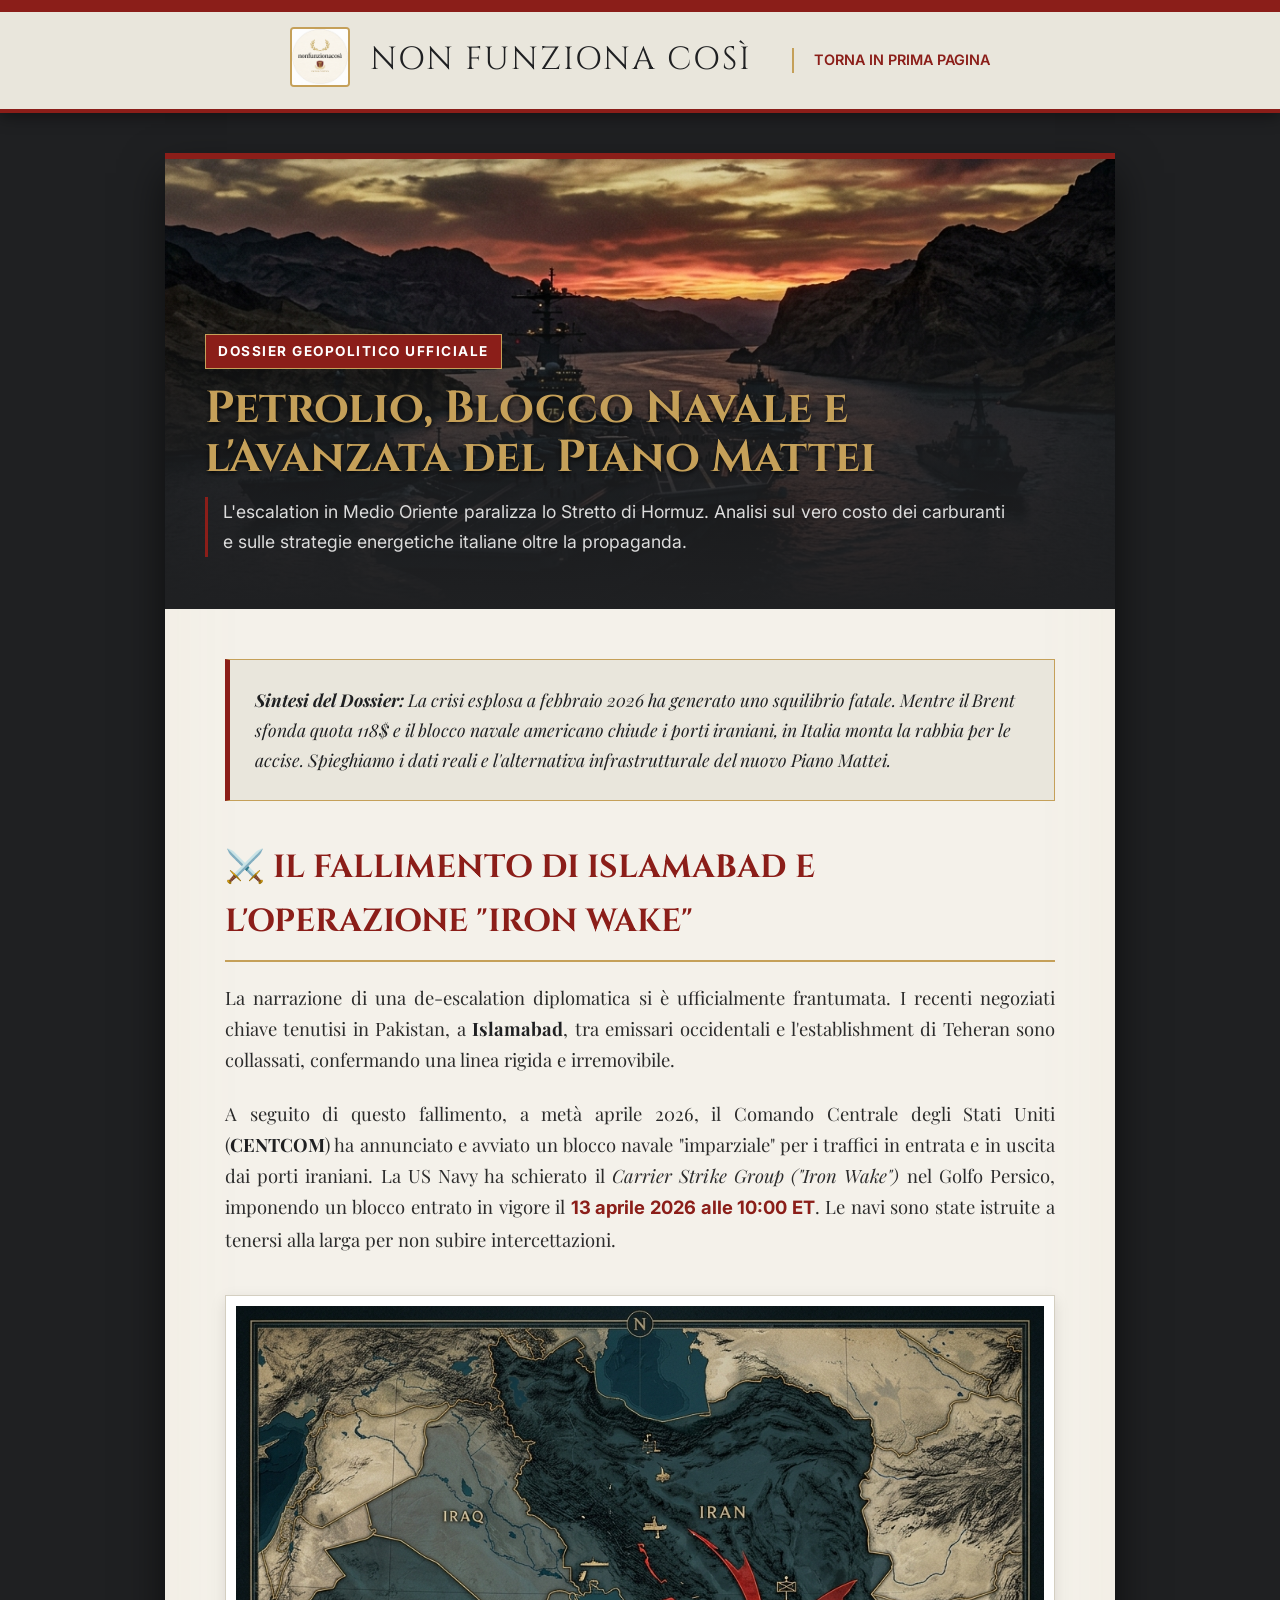
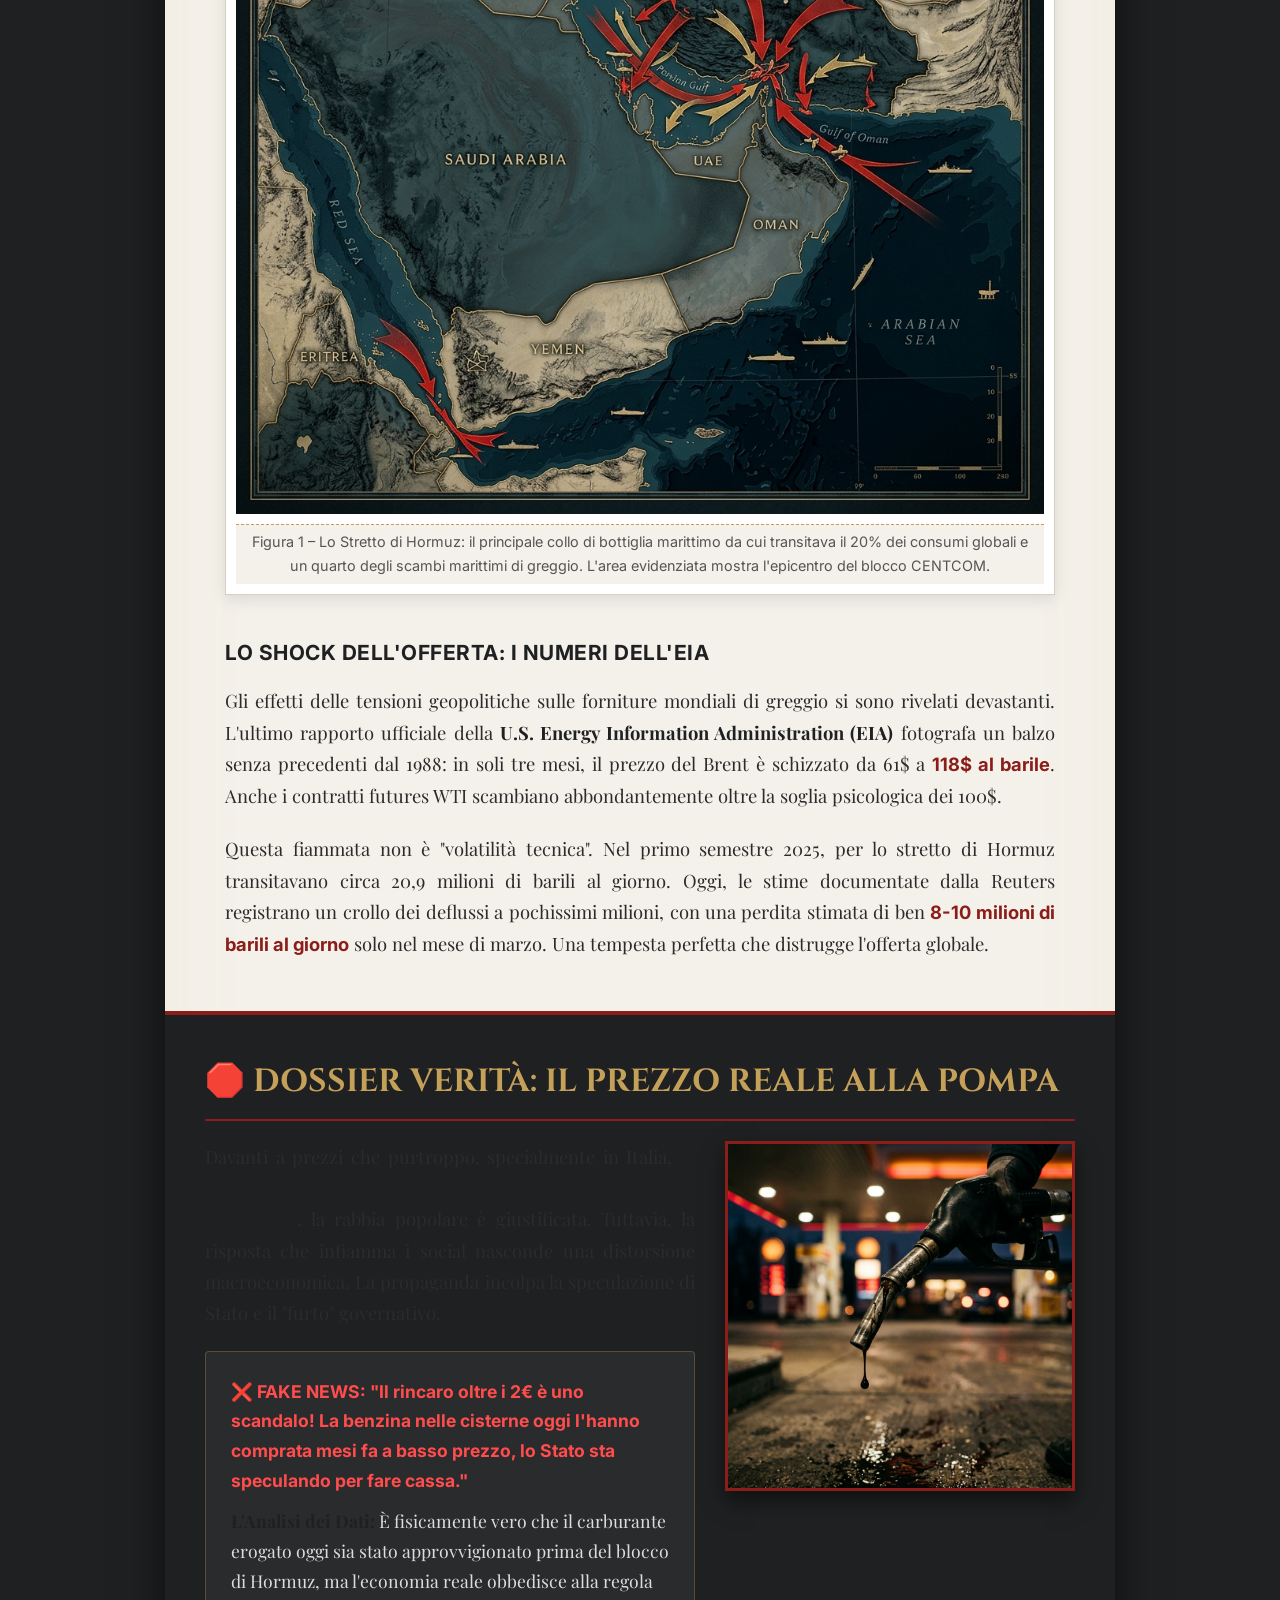
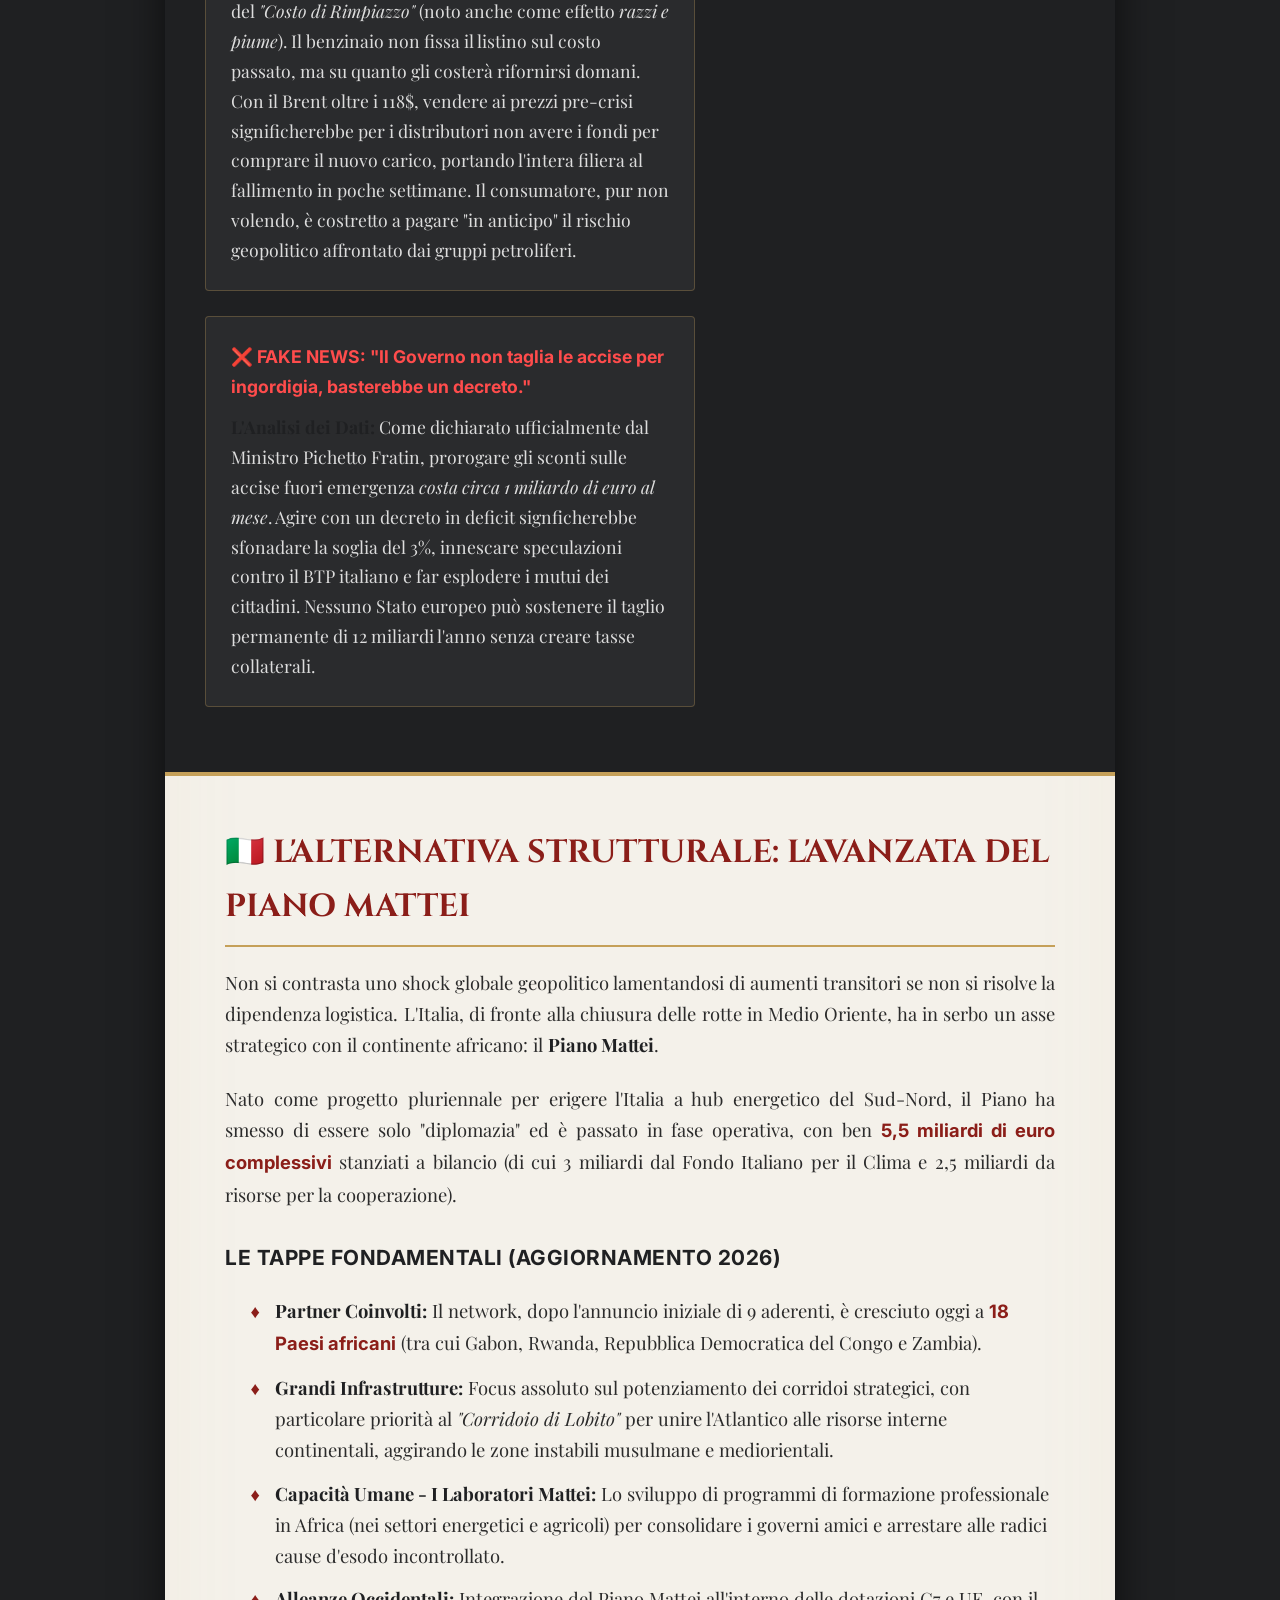
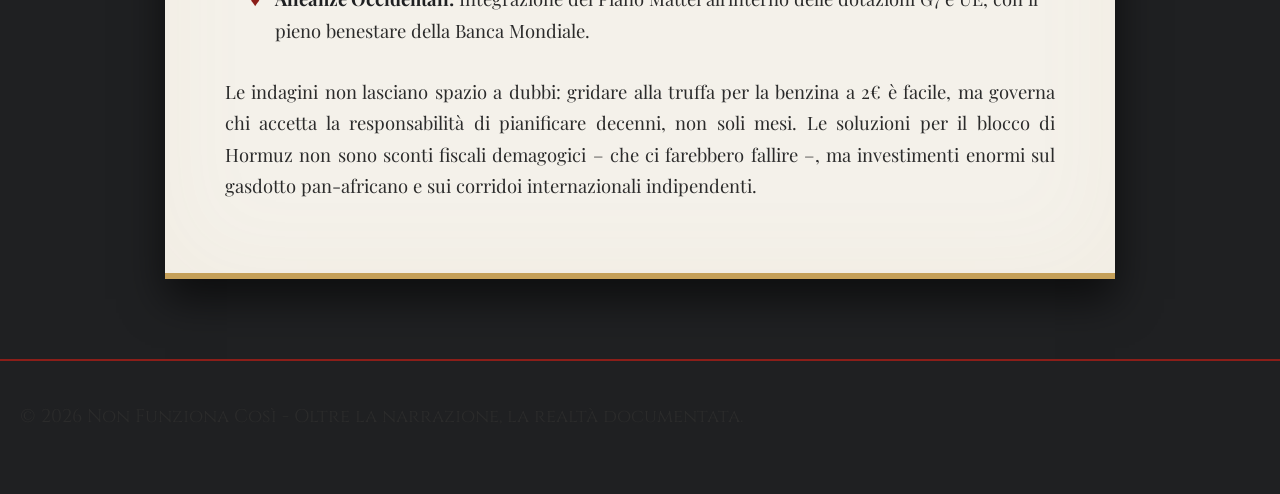
==== commit b5d97491: "feat: publish oil market dossier (WTI) - redesigned article with dossier-style layout - aligned with" ====
--- a/articoli/petrolio_wti/index.html
+++ b/articoli/petrolio_wti/index.html
@@ -3,167 +3,405 @@
 <head>
     <meta charset="UTF-8">
     <meta name="viewport" content="width=device-width, initial-scale=1.0">
-    <title>🛢️ Petrolio WTI: Fallisce la Tregua in Pakistan, Inizia il Blocco Navale USA</title>
-    <meta name="description" content="Analisi geopolitica sul WTI oltre i 102$. Dati EIA, CENTCOM, il fallimento di Islamabad e la risposta italiana con il Piano Mattei.">
+    <meta name="description" content="Report investigativo sul prezzo del petrolio. Brent a 118$, blocco navale CENTCOM a Hormuz, il vero costo delle accise (1mld al mese) e la strategia del Piano Mattei.">
+    <title>Dossier: Crisi Petrolifera, Blocco Hormuz e Piano Mattei | Non Funziona Così</title>
     
+    <!-- Google Fonts -->
     <link rel="preconnect" href="https://fonts.googleapis.com">
     <link rel="preconnect" href="https://fonts.gstatic.com" crossorigin>
-    <link href="https://fonts.googleapis.com/css2?family=Inter:wght@300;400;600;800&family=Playfair+Display:ital,wght@0,700;1,400&display=swap" rel="stylesheet">
+    <link href="https://fonts.googleapis.com/css2?family=Cinzel:wght@500;700&family=Inter:wght@400;600&family=Playfair+Display:ital,wght@0,400;0,700;1,400&display=swap" rel="stylesheet">
     
     <style>
         :root {
-            --bg-color: #0f1115;
-            --surface-color: #1a1d24;
-            --primary-color: #e63946;
-            --text-main: #f1f1f1;
-            --text-muted: #a0aab2;
-            --accent-green: #2a9d8f;
-            --accent-gold: #e9c46a;
-            --border-color: #2b303a;
+            --roman-red: #8B1E19;
+            --imperial-gold: #C5A059;
+            --marble-white: #e9e6dc;
+            --dark-slate: #1F2022;
+            --parchment: #f4f1ea;
+            --blood-red: #6b1512;
+            --ink-black: #111;
         }
 
         * { margin: 0; padding: 0; box-sizing: border-box; }
-        body { font-family: 'Inter', sans-serif; background-color: var(--bg-color); color: var(--text-main); line-height: 1.6; }
-        header { background-color: var(--surface-color); padding: 20px 0; border-bottom: 2px solid var(--primary-color); position: sticky; top: 0; z-index: 100; box-shadow: 0 4px 20px rgba(0,0,0,0.5); }
-        .container { max-width: 900px; margin: 0 auto; padding: 0 20px; }
-        .logo { font-family: 'Playfair Display', serif; font-weight: 700; font-size: 1.5rem; color: var(--text-main); text-transform: uppercase; letter-spacing: 2px; display: flex; align-items: center; gap: 10px; }
-        .logo span { color: var(--primary-color); }
-        .article-header { margin: 50px 0 30px; text-align: center; }
-        .badge { background-color: var(--primary-color); color: white; padding: 5px 10px; border-radius: 4px; font-size: 0.8rem; font-weight: 600; text-transform: uppercase; letter-spacing: 1px; display: inline-block; margin-bottom: 15px; }
-        h1 { font-family: 'Playfair Display', serif; font-size: 2.8rem; line-height: 1.2; margin-bottom: 20px; }
-        .subtitle { font-size: 1.2rem; color: var(--text-muted); font-weight: 300; }
-        .meta { display: flex; justify-content: center; gap: 20px; margin-top: 20px; font-size: 0.9rem; color: var(--text-muted); border-top: 1px solid var(--border-color); border-bottom: 1px solid var(--border-color); padding: 15px 0; }
-        .content { font-size: 1.1rem; color: #d1d5db; }
-        h2 { font-family: 'Playfair Display', serif; font-size: 2rem; color: var(--text-main); margin: 40px 0 20px; border-left: 4px solid var(--primary-color); padding-left: 15px; }
-        h3 { font-size: 1.4rem; margin: 30px 0 15px; color: var(--accent-gold); }
-        p { margin-bottom: 20px; }
-        ul { margin-bottom: 20px; padding-left: 20px; }
-        li { margin-bottom: 10px; }
-        .image-wrapper { margin: 40px 0; border-radius: 8px; overflow: hidden; box-shadow: 0 10px 30px rgba(0,0,0,0.6); border: 1px solid var(--border-color); }
-        .image-wrapper img { width: 100%; display: block; }
-        .caption { background: var(--surface-color); padding: 12px; font-size: 0.85rem; color: var(--text-muted); text-align: center; border-top: 1px solid var(--border-color); }
-        .alert-box { background-color: rgba(230, 57, 70, 0.1); border-left: 4px solid var(--primary-color); padding: 20px; border-radius: 0 8px 8px 0; margin: 30px 0; }
-        .alert-box h4 { color: var(--primary-color); margin-bottom: 10px; font-size: 1.1rem; }
-        .debunk-section { background: linear-gradient(135deg, var(--surface-color) 0%, #111 100%); border: 1px solid var(--border-color); padding: 30px; border-radius: 8px; margin: 40px 0; }
-        .debunk-item { margin-bottom: 30px; }
-        .debunk-item.false h4 { color: var(--primary-color); }
-        .debunk-item.true h4 { color: var(--accent-green); }
-        footer { background-color: var(--surface-color); text-align: center; padding: 40px 0; margin-top: 60px; color: var(--text-muted); border-top: 1px solid var(--border-color); }
-        @media (max-width: 768px) { h1 { font-size: 2rem; } h2 { font-size: 1.6rem; } .meta { flex-direction: column; align-items: center; gap: 10px; } }
+        
+        body { 
+            font-family: 'Playfair Display', serif; 
+            background-color: var(--dark-slate); 
+            color: var(--ink-black); 
+            line-height: 1.7; 
+            -webkit-font-smoothing: antialiased;
+        }
+
+        /* --- Header (Allineato al Brand) --- */
+        header {
+            background-color: var(--marble-white);
+            border-bottom: 4px solid var(--roman-red);
+            border-top: 12px solid var(--roman-red);
+            padding: 15px 0;
+            text-align: center;
+            position: sticky;
+            top: 0;
+            z-index: 100;
+            box-shadow: 0 4px 15px rgba(0,0,0,0.4);
+        }
+
+        .header-content {
+            display: flex;
+            align-items: center;
+            justify-content: center;
+            gap: 20px;
+        }
+
+        .logo-img {
+            height: 60px;
+            width: auto;
+            border: 2px solid var(--imperial-gold);
+            border-radius: 4px;
+        }
+
+        .site-title {
+            font-family: 'Cinzel', serif;
+            font-size: 2rem;
+            color: var(--dark-slate);
+            text-transform: uppercase;
+            letter-spacing: 2px;
+            text-decoration: none;
+        }
+
+        .nav-link {
+            font-family: 'Inter', sans-serif;
+            font-weight: 600;
+            color: var(--roman-red);
+            text-decoration: none;
+            text-transform: uppercase;
+            font-size: 0.9rem;
+            margin-left: 20px;
+            border-left: 2px solid var(--imperial-gold);
+            padding-left: 20px;
+        }
+        
+        .nav-link:hover { color: var(--imperial-gold); }
+
+        /* --- Dossier Layout (PDF Style) --- */
+        main { padding: 40px 20px; }
+
+        .dossier-wrapper {
+            max-width: 950px;
+            margin: 0 auto;
+            background-color: var(--parchment);
+            box-shadow: 0 20px 40px rgba(0,0,0,0.6), inset 0 0 100px rgba(197,160,89,0.05);
+            border-top: 6px solid var(--roman-red);
+            border-bottom: 6px solid var(--imperial-gold);
+            position: relative;
+        }
+
+        /* Hero Image */
+        .dossier-hero {
+            position: relative;
+            width: 100%;
+            height: 450px;
+            background-image: url('images/wti_hero_cover.png');
+            background-size: cover;
+            background-position: center;
+            overflow: hidden;
+        }
+
+        .hero-overlay {
+            position: absolute;
+            bottom: 0; left: 0; right: 0;
+            background: linear-gradient(to top, rgba(31,32,34,1) 0%, rgba(31,32,34,0.7) 60%, transparent 100%);
+            padding: 50px 40px 30px;
+            color: var(--marble-white);
+        }
+
+        .badge-dossier {
+            display: inline-block;
+            font-family: 'Inter', sans-serif;
+            background: var(--roman-red);
+            color: white;
+            padding: 5px 12px;
+            font-size: 0.85rem;
+            font-weight: 700;
+            text-transform: uppercase;
+            letter-spacing: 1.5px;
+            margin-bottom: 15px;
+            border: 1px solid var(--imperial-gold);
+        }
+
+        h1 {
+            font-family: 'Cinzel', serif;
+            font-size: 2.8rem;
+            line-height: 1.1;
+            margin-bottom: 15px;
+            text-shadow: 0 2px 4px rgba(0,0,0,0.8);
+            color: var(--imperial-gold);
+        }
+
+        .subtitle {
+            font-family: 'Inter', sans-serif;
+            font-size: 1.1rem;
+            font-weight: 400;
+            color: #dcdcdc;
+            max-width: 800px;
+            border-left: 3px solid var(--roman-red);
+            padding-left: 15px;
+        }
+
+        /* Content Area */
+        .content-body {
+            padding: 50px 60px;
+        }
+
+        /* Abstract Box */
+        .abstract-box {
+            background-color: var(--marble-white);
+            border: 1px solid var(--imperial-gold);
+            border-left: 5px solid var(--roman-red);
+            padding: 25px;
+            margin-bottom: 40px;
+            font-style: italic;
+            font-size: 1.1rem;
+            color: var(--dark-slate);
+        }
+
+        h2 {
+            font-family: 'Cinzel', serif;
+            font-size: 2rem;
+            color: var(--roman-red);
+            border-bottom: 2px solid var(--imperial-gold);
+            padding-bottom: 10px;
+            margin: 40px 0 20px;
+            text-transform: uppercase;
+        }
+
+        h3 {
+            font-family: 'Inter', sans-serif;
+            font-size: 1.3rem;
+            font-weight: 700;
+            color: var(--dark-slate);
+            margin: 30px 0 15px;
+            text-transform: uppercase;
+            letter-spacing: 0.5px;
+        }
+
+        p {
+            margin-bottom: 22px;
+            font-size: 1.15rem;
+            color: #2b2b2b;
+            text-align: justify;
+        }
+
+        strong { color: var(--dark-slate); font-weight: 700; }
+
+        .highlight-data {
+            color: var(--roman-red);
+            font-weight: bold;
+            font-family: 'Inter', sans-serif;
+        }
+
+        /* Images inside PDF */
+        .pdf-figure {
+            margin: 40px 0;
+            border: 1px solid #d4cfc1;
+            background: white;
+            padding: 10px;
+            box-shadow: 0 5px 15px rgba(0,0,0,0.1);
+        }
+        
+        .pdf-figure img {
+            width: 100%;
+            height: auto;
+            display: block;
+        }
+        
+        .pdf-caption {
+            font-family: 'Inter', sans-serif;
+            font-size: 0.9rem;
+            color: #555;
+            text-align: center;
+            margin-top: 10px;
+            padding: 5px 10px;
+            background: var(--parchment);
+            border-top: 1px dashed var(--imperial-gold);
+        }
+
+        /* Debunking Room */
+        .debunk-section {
+            background: var(--dark-slate);
+            color: var(--marble-white);
+            padding: 40px;
+            margin: 50px -60px; /* extends to edge of wrapper */
+            border-top: 4px solid var(--roman-red);
+            border-bottom: 4px solid var(--imperial-gold);
+            position: relative;
+        }
+        
+        .debunk-section h2 {
+            color: var(--imperial-gold);
+            border-bottom-color: var(--roman-red);
+            margin-top: 0;
+        }
+
+        .debunk-content {
+            display: flex;
+            gap: 30px;
+            align-items: flex-start;
+        }
+        
+        @media (max-width: 800px) {
+            .debunk-content { flex-direction: column-reverse; }
+        }
+
+        .debunk-text { flex: 1; }
+
+        .debunk-image {
+            flex: 0 0 350px;
+            border: 3px solid var(--roman-red);
+            box-shadow: 0 10px 20px rgba(0,0,0,0.5);
+        }
+        .debunk-image img { width: 100%; display: block; }
+
+        .debunk-box {
+            background: rgba(255,255,255,0.05);
+            border: 1px solid rgba(197,160,89,0.3);
+            padding: 25px;
+            margin-bottom: 25px;
+            border-radius: 4px;
+        }
+
+        .debunk-box.fake h4 { color: #ff4c4c; font-family: 'Inter', sans-serif; font-size: 1.1rem; margin-bottom: 10px; }
+        .debunk-box.real h4 { color: #4CAF50; font-family: 'Inter', sans-serif; font-size: 1.1rem; margin-bottom: 10px; }
+        .debunk-box p { color: #ddd; font-family: 'Playfair Display', serif; font-size: 1.1rem; margin-bottom: 0; text-align: left;}
+
+        /* Data list */
+        ul.dossier-list {
+            margin: 20px 0 30px 40px;
+            font-size: 1.15rem;
+            color: #2b2b2b;
+        }
+        ul.dossier-list li {
+            margin-bottom: 12px;
+            padding-left: 10px;
+        }
+        ul.dossier-list li::marker {
+            color: var(--roman-red);
+            content: '♦ ';
+        }
+
+        footer {
+            background-color: var(--dark-slate);
+            color: var(--marble-white);
+            text-align: center;
+            padding: 40px 20px;
+            border-top: 2px solid var(--roman-red);
+            font-family: 'Cinzel', serif;
+            margin-top: 40px;
+        }
+
+        /* Responsive */
+        @media (max-width: 768px) {
+            .header-content { flex-direction: column; gap: 10px; }
+            .nav-link { margin-left: 0; padding-left: 0; border-left: none; }
+            h1 { font-size: 2rem; }
+            .content-body { padding: 30px 20px; }
+            .debunk-section { margin: 40px -20px; padding: 30px 20px; }
+            .hero-overlay { padding: 30px 20px 20px; }
+            .debunk-image { flex: 0 0 100%; width: 100%; }
+        }
     </style>
 </head>
 <body>
 
     <header>
-        <div class="container">
-            <div class="logo">
-                <svg width="24" height="24" viewBox="0 0 24 24" fill="none" stroke="currentColor" stroke-width="2" stroke-linecap="round" stroke-linejoin="round" style="color:var(--primary-color)"><path d="M12 2v20M17 5H9.5a3.5 3.5 0 0 0 0 7h5a3.5 3.5 0 0 1 0 7H6"/></svg>
-                Contro<span>Corrente</span> Finanza
-            </div>
+        <div class="header-content">
+            <a href="../../pagine/home.html" title="Torna alla Home">
+                <img src="../../loghi_&_fonts/immagini/logo_nonfunzionacosì.png" alt="Logo Non Funziona Così" class="logo-img">
+            </a>
+            <a href="../../pagine/home.html" class="site-title">Non Funziona Così</a>
+            <a href="../../pagine/home.html" class="nav-link">Torna in Prima Pagina</a>
         </div>
     </header>
 
-    <main class="container">
-        <article>
-            <div class="article-header">
-                <span class="badge">Analisi Geopolitica</span>
-                <h1>🛢️ PETROLIO WTI OLTRE I $102: FALLISCE LA TREGUA, INIZIA IL BLOCCO NAVALE USA</h1>
-                <p class="subtitle">I dati EIA, le dichiarazioni del CENTCOM, la crisi diplomatica di Islamabad e la coraggiosa alternativa italiana del Piano Mattei.</p>
-                
-                <div class="meta">
-                    <span><strong>Data:</strong> 13 Aprile 2026</span>
-                    <span><strong>Categoria:</strong> Geopolitica & Mercati</span>
-                    <span><strong>Lettura:</strong> 7 min</span>
+    <main>
+        <article class="dossier-wrapper">
+            
+            <div class="dossier-hero">
+                <div class="hero-overlay">
+                    <span class="badge-dossier">Dossier Geopolitico Ufficiale</span>
+                    <h1>Petrolio, Blocco Navale e l'Avanzata del Piano Mattei</h1>
+                    <p class="subtitle">L'escalation in Medio Oriente paralizza lo Stretto di Hormuz. Analisi sul vero costo dei carburanti e sulle strategie energetiche italiane oltre la propaganda.</p>
                 </div>
             </div>
 
-            <div class="content">
-                <div class="alert-box">
-                    <h4>Disclaimer</h4>
-                    <p>Questo articolo è un'analisi geopolitica e istituzionale documentata attraverso fonti governative ufficiali e bollettini militari internazionali. La realtà dei fatti oltre la propaganda mainstream.</p>
+            <div class="content-body">
+                
+                <div class="abstract-box">
+                    <strong>Sintesi del Dossier:</strong> La crisi esplosa a febbraio 2026 ha generato uno squilibrio fatale. Mentre il Brent sfonda quota 118$ e il blocco navale americano chiude i porti iraniani, in Italia monta la rabbia per le accise. Spieghiamo i dati reali e l'alternativa infrastrutturale del nuovo Piano Mattei.
                 </div>
 
-                <h2>🌍 L'Analisi Geopolitica: Il Fallimento di Islamabad e il Blocco CENTCOM</h2>
-                
-                <div class="image-wrapper">
-                    <img src="images/hormuz_strait_map.png" alt="Lo Stretto di Hormuz">
-                    <div class="caption">Lo Stretto di Hormuz: il collo di bottiglia marittimo da cui transita il 25% del traffico petrolifero globale.</div>
+                <h2>⚔️ Il Fallimento di Islamabad e l'Operazione "Iron Wake"</h2>
+                
+                <p>La narrazione di una de-escalation diplomatica si è ufficialmente frantumata. I recenti negoziati chiave tenutisi in Pakistan, a <strong>Islamabad</strong>, tra emissari occidentali e l'establishment di Teheran sono collassati, confermando una linea rigida e irremovibile.</p>
+                
+                <p>A seguito di questo fallimento, a metà aprile 2026, il Comando Centrale degli Stati Uniti (<strong>CENTCOM</strong>) ha annunciato e avviato un blocco navale "imparziale" per i traffici in entrata e in uscita dai porti iraniani. La US Navy ha schierato il <em>Carrier Strike Group ("Iron Wake")</em> nel Golfo Persico, imponendo un blocco entrato in vigore il <span class="highlight-data">13 aprile 2026 alle 10:00 ET</span>. Le navi sono state istruite a tenersi alla larga per non subire intercettazioni.</p>
+
+                <div class="pdf-figure">
+                    <img src="images/hormuz_map.png" alt="Mappa strategica dello Stretto di Hormuz">
+                    <div class="pdf-caption">Figura 1 – Lo Stretto di Hormuz: il principale collo di bottiglia marittimo da cui transitava il 20% dei consumi globali e un quarto degli scambi marittimi di greggio. L'area evidenziata mostra l'epicentro del blocco CENTCOM.</div>
                 </div>
 
-                <p>L'illusione di una de-escalation è morta questo fine settimana. I report internazionali indicano chiaramente che i negoziati chiave tenutisi a <strong>Islamabad, in Pakistan</strong>, tra emissari di Washington e l'establishment iraniano sono totalmente collassati. Le richieste di Teheran sull'alleggerimento delle sanzioni bancarie SWIFT sono state respinte in blocco, confermando una linea dura e irremovibile dell'amministrazione USA.</p>
-                
-                <h3>⚓ L'Operazione "Iron Wake" e i Dati CENTCOM</h3>
-                <p>A seguito del naufragio diplomatico in Pakistan, il Comando Centrale degli Stati Uniti (<strong>CENTCOM</strong>) ha ufficialmente dispiegato il <em>Carrier Strike Group</em> nell'area del Golfo Persico, avviando un blocco navale mirato (Operazione "Iron Wake"). L'obiettivo tattico è paralizzare la "flotta fantasma" che sfugge all'embargo. La Marina USA sta intercettando le grandi petroliere, imponendo un fermo operativo immediato sui terminal d'esportazione.</p>
-
-                <h3>📈 Il Report EIA di Washington: Shock dell'Offerta</h3>
-                <p>L'ultimo report speciale della <strong>Energy Information Administration (EIA)</strong> di Washington ha rivisto al rialzo tutte le proiezioni. L'EIA stima che l'attuale escalation di tensione genererà deviazioni obbligate capaci di congelare fino a <strong>9,1 milioni di barili al giorno</strong> in transito potenziale. Questo squilibrio critico tra domanda globale e offerta ha spinto violentemente il WTI oltre la soglia psicologica dei 102$ al barile.</p>
-
-                <div class="image-wrapper">
-                    <img src="images/centcom_blockade.png" alt="Blocco Navale Carrier Strike Group">
-                    <div class="caption">Operazione "Iron Wake": Il blocco navale CENTCOM in atto per intercettare la flotta fantasma nel Golfo Persico.</div>
-                </div>
-
-                <h2>🛑 DEBUNKING ROOM: Smontiamo la Propaganda sulla Benzina</h2>
-                
-                <p>Con i prezzi del greggio alle stelle per il blocco di Hormuz, la rabbia ai distributori è palpabile e la disinformazione galoppa. Circolano decine di "report" online che mettono a confronto le quotazioni del barile con quelle alla pompa, tralasciando volutamente i costi di raffinazione e le dinamiche logistiche. È facile gridare allo scandalo o puntare il dito contro le accise per strappare un like. Ma l'economia reale non funziona a colpi di slogan. Ripristiniamo la verità.</p>
-
+                <h3>Lo Shock dell'Offerta: I Numeri dell'EIA</h3>
+                <p>Gli effetti delle tensioni geopolitiche sulle forniture mondiali di greggio si sono rivelati devastanti. L'ultimo rapporto ufficiale della <strong>U.S. Energy Information Administration (EIA)</strong> fotografa un balzo senza precedenti dal 1988: in soli tre mesi, il prezzo del Brent è schizzato da 61$ a <span class="highlight-data">118$ al barile</span>. Anche i contratti futures WTI scambiano abbondantemente oltre la soglia psicologica dei 100$.</p>
+                
+                <p>Questa fiammata non è "volatilità tecnica". Nel primo semestre 2025, per lo stretto di Hormuz transitavano circa 20,9 milioni di barili al giorno. Oggi, le stime documentate dalla Reuters registrano un crollo dei deflussi a pochissimi milioni, con una perdita stimata di ben <span class="highlight-data">8-10 milioni di barili al giorno</span> solo nel mese di marzo. Una tempesta perfetta che distrugge l'offerta globale.</p>
+
+                <!-- DEBUNKING ROOM ESTESA -->
                 <div class="debunk-section">
-                    <div class="debunk-item false">
-                        <h4>❌ FAKE NEWS: "Il petrolio sale oggi, ma la benzina che ci vendono l'hanno comprata un mese fa! È lo Stato che alza i prezzi in tempo reale per fare cassa."</h4>
-                        <p><strong>La Realtà: Non è lo Stato, è il "Costo di Rimpiazzo" (e la speculazione di filiera).</strong><br>
-                        Fisicamente è vero: il carburante che erogate oggi è stato comprato e trasportato settimane fa. Allora perché il prezzo sale subito? In economia si chiama <em>effetto "Rockets and Feathers"</em> (i prezzi salgono come razzi e scendono come piume). La filiera distributiva non vi fa pagare la benzina in base a quanto l'ha pagata in passato, ma in base a <strong>quanto costerà riempire la prossima cisterna</strong>. Se oggi i distributori vendessero ai prezzi pre-crisi, domani non avrebbero la liquidità sufficiente per rifornirsi alle nuove, altissime, tariffe del mercato internazionale. La narrazione di un governo che "alza i prezzi" è falsa: è la spietata logica della filiera privata che scarica immediatamente il rischio geopolitico sull'utente finale per non fallire.</p>
-                    </div>
-
-                    <div class="debunk-item false">
-                        <h4>❌ FAKE NEWS: "Basta tagliare le accise con un decreto, il governo non lo fa per avidità o per tutelare i poteri forti."</h4>
-                        <p><strong>La Realtà: È pura matematica e sostenibilità del bilancio.</strong><br>
-                        Le accise sono una zavorra inaccettabile ereditata da decenni di malagestione passata, questo è un fatto. Ma chiunque vi prometta tagli netti domani mattina senza coperture vi sta mentendo. Ridurre le accise a debito creerebbe un buco di bilancio immediato di svariati miliardi, innescando sanzioni UE e una fiammata dello spread (che pagheremmo tutti con i mutui). L'attuale esecutivo Meloni sta scegliendo la via più difficile ma l'unica reale: calmierare i costi alla radice svincolandosi dalle tratte in crisi attraverso riforme strutturali, come il potenziamento dei corridoi energetici del Piano Mattei, senza far esplodere il debito pubblico.</p>
+                    <h2>🛑 Dossier Verità: Il Prezzo Reale alla Pompa</h2>
+                    
+                    <div class="debunk-content">
+                        <div class="debunk-text">
+                            <p>Davanti a prezzi che purtroppo, specialmente in Italia, <strong>si vedono sempre più spesso sopra la drammatica soglia dei 2€ al litro</strong>, la rabbia popolare è giustificata. Tuttavia, la risposta che infiamma i social nasconde una distorsione macroeconomica. La propaganda incolpa la speculazione di Stato e il "furto" governativo.</p>
+                            
+                            <div class="debunk-box fake">
+                                <h4>❌ FAKE NEWS: "Il rincaro oltre i 2€ è uno scandalo! La benzina nelle cisterne oggi l'hanno comprata mesi fa a basso prezzo, lo Stato sta speculando per fare cassa."</h4>
+                                <p><strong>L'Analisi dei Dati:</strong> È fisicamente vero che il carburante erogato oggi sia stato approvvigionato prima del blocco di Hormuz, ma l'economia reale obbedisce alla regola del <em>"Costo di Rimpiazzo"</em> (noto anche come effetto <em>razzi e piume</em>). Il benzinaio non fissa il listino sul costo passato, ma su quanto gli costerà rifornirsi domani. Con il Brent oltre i 118$, vendere ai prezzi pre-crisi significherebbe per i distributori non avere i fondi per comprare il nuovo carico, portando l'intera filiera al fallimento in poche settimane. Il consumatore, pur non volendo, è costretto a pagare "in anticipo" il rischio geopolitico affrontato dai gruppi petroliferi.</p>
+                            </div>
+
+                            <div class="debunk-box fake">
+                                <h4>❌ FAKE NEWS: "Il Governo non taglia le accise per ingordigia, basterebbe un decreto."</h4>
+                                <p><strong>L'Analisi dei Dati:</strong> Come dichiarato ufficialmente dal Ministro Pichetto Fratin, prorogare gli sconti sulle accise fuori emergenza <em>costa circa 1 miliardo di euro al mese</em>. Agire con un decreto in deficit signficherebbe sfonadare la soglia del 3%, innescare speculazioni contro il BTP italiano e far esplodere i mutui dei cittadini. Nessuno Stato europeo può sostenere il taglio permanente di 12 miliardi l'anno senza creare tasse collaterali.</p>
+                            </div>
+                        </div>
+                        
+                        <div class="debunk-image">
+                            <img src="images/fuel_pump.png" alt="Rincaro prezzi carburanti: l'effetto sulle pompe di benzina in Italia">
+                        </div>
                     </div>
                 </div>
 
-                <h2>🇮🇹 L'Azione Pragmatica del Governo: Il Piano Mattei</h2>
-                
-                <p>Mentre la crisi di Islamabad paralizza le rotte asiatiche, l'Italia si muove con pragmatismo. Il <strong>Piano Mattei</strong> è il tentativo italiano, fortemente voluto dal Presidente del Consiglio Giorgia Meloni, di cambiare ruolo nel Mediterraneo, passando dalla logica degli "aiuti a fondo perduto" a quella degli investimenti strategici.</p>
-
-                <p>L'obiettivo è rendere l'Italia un vero e proprio <strong>ponte energetico</strong> tra le risorse africane e il fabbisogno europeo, modificando e svincolando le nostre dipendenze dalle attuali rotte mondiali, ostaggio dell'instabilità mediorientale.</p>
-
-                <p>Dopo anni di annunci, il Piano è entrato nella sua fase più concreta. Non parliamo più solo di visioni strategiche, ma di progetti che nel 2026 stanno iniziando a mostrare i primi risultati sul campo.</p>
-
-                <h3>Le Tappe Fondamentali</h3>
-                <ul>
-                    <li><strong>2023 - Diplomazia:</strong> Missioni in Nord Africa per riallacciare i rapporti storici e definire i settori chiave.</li>
-                    <li><strong>2024 - Il Vertice:</strong> Lancio ufficiale a Roma con 45 delegazioni africane e lo stanziamento di 5,5 miliardi di euro.</li>
-                    <li><strong>2025 - Cantieri:</strong> Avvio dei 9 progetti pilota, dalla potabilizzazione in Etiopia al supporto agricolo in Ghana.</li>
-                    <li><strong>2026 - Rete Globale:</strong> Integrazione con i fondi G7 e UE per trasformare i progetti in corridoi economici internazionali.</li>
+                <h2>🇮🇹 L'Alternativa Strutturale: L'Avanzata del Piano Mattei</h2>
+                
+                <p>Non si contrasta uno shock globale geopolitico lamentandosi di aumenti transitori se non si risolve la dipendenza logistica. L'Italia, di fronte alla chiusura delle rotte in Medio Oriente, ha in serbo un asse strategico con il continente africano: il <strong>Piano Mattei</strong>.</p>
+                
+                <p>Nato come progetto pluriennale per erigere l'Italia a hub energetico del Sud-Nord, il Piano ha smesso di essere solo "diplomazia" ed è passato in fase operativa, con ben <span class="highlight-data">5,5 miliardi di euro complessivi</span> stanziati a bilancio (di cui 3 miliardi dal Fondo Italiano per il Clima e 2,5 miliardi da risorse per la cooperazione).</p>
+
+                <h3>Le Tappe Fondamentali (Aggiornamento 2026)</h3>
+                <ul class="dossier-list">
+                    <li><strong>Partner Coinvolti:</strong> Il network, dopo l'annuncio iniziale di 9 aderenti, è cresciuto oggi a <span class="highlight-data">18 Paesi africani</span> (tra cui Gabon, Rwanda, Repubblica Democratica del Congo e Zambia).</li>
+                    <li><strong>Grandi Infrastrutture:</strong> Focus assoluto sul potenziamento dei corridoi strategici, con particolare priorità al <em>"Corridoio di Lobito"</em> per unire l'Atlantico alle risorse interne continentali, aggirando le zone instabili musulmane e mediorientali.</li>
+                    <li><strong>Capacità Umane - I Laboratori Mattei:</strong> Lo sviluppo di programmi di formazione professionale in Africa (nei settori energetici e agricoli) per consolidare i governi amici e arrestare alle radici cause d'esodo incontrollato.</li>
+                    <li><strong>Alleanze Occidentali:</strong> Integrazione del Piano Mattei all'interno delle dotazioni G7 e UE, con il pieno benestare della Banca Mondiale.</li>
                 </ul>
 
-                <p>Il Piano Mattei si è evoluto in una strategia corale che coinvolge i principali partner occidentali:</p>
-                <ul>
-                    <li><strong>Sinergia G7:</strong> L'integrazione con il fondo PGII ha sbloccato finanziamenti internazionali per i grandi corridoi infrastrutturali.</li>
-                    <li><strong>Presenza sul campo:</strong> L'apertura di uffici operativi di Cassa Depositi e Prestiti in Africa ha accelerato la gestione dei capitali.</li>
-                </ul>
-                
-                <p>A marzo 2026, sono ben <strong>18 i Paesi africani</strong> direttamente coinvolti dal Piano.</p>
-
-                <h3>Il Ponte Energetico e i Laboratori Mattei</h3>
-                <p>Il cuore pulsante del piano resta la connettività pesante, garantita da infrastrutture immense come il cavo sottomarino ELMED. L'obiettivo è rendere l'Italia il "rubinetto" d'Europa capace di garantire sicurezza energetica e protezione dalle crisi come quella nello Stretto di Hormuz.</p>
-
-                <p>La vera novità del 2026 sono i <strong>"Laboratori Mattei"</strong>, nati dalla collaborazione con le grandi imprese italiane. Si tratta di programmi di formazione che preparano i giovani africani a lavorare nei settori dell'energia e dell'agricoltura sostenibile, creando lavoro direttamente sul territorio di origine.</p>
-
-                <h3>Criticità Geopolitiche e Stabilità</h3>
-                <p>Un approccio basato sui fatti richiede di guardare anche alle sfide: il successo del Piano dipenderà dalla stabilità di zone chiave come il Sahel, che rappresenta oggi il fronte principale per la continuità degli investimenti nel lungo periodo. Tuttavia, il tracciato è segnato: l'Italia non è più a guardare, ma è tornata a guidare la geopolitica energetica.</p>
-
-                <h2>📝 Conclusione</h2>
-                <p>Viviamo un'epoca in cui la politica internazionale e l'economia sono distorte dalla propaganda. Davanti al fallimento del negoziato in Pakistan e al blocco navale USA, non servono i lamenti, servono le strategie. Il Piano Mattei rappresenta esattamente questo: visione, tutela nazionale e pragmatismo.</p>
+                <p>Le indagini non lasciano spazio a dubbi: gridare alla truffa per la benzina a 2€ è facile, ma governa chi accetta la responsabilità di pianificare decenni, non soli mesi. Le soluzioni per il blocco di Hormuz non sono sconti fiscali demagogici – che ci farebbero fallire –, ma investimenti enormi sul gasdotto pan-africano e sui corridoi internazionali indipendenti.</p>
 
             </div>
         </article>
     </main>
 
     <footer>
-        <div class="container">
-            <p>&copy; 2026 ControCorrente Finanza - La realtà oltre la propaganda.</p>
-        </div>
+        <p>&copy; 2026 Non Funziona Così - Oltre la narrazione, la realtà documentata.</p>
     </footer>
 
 </body>
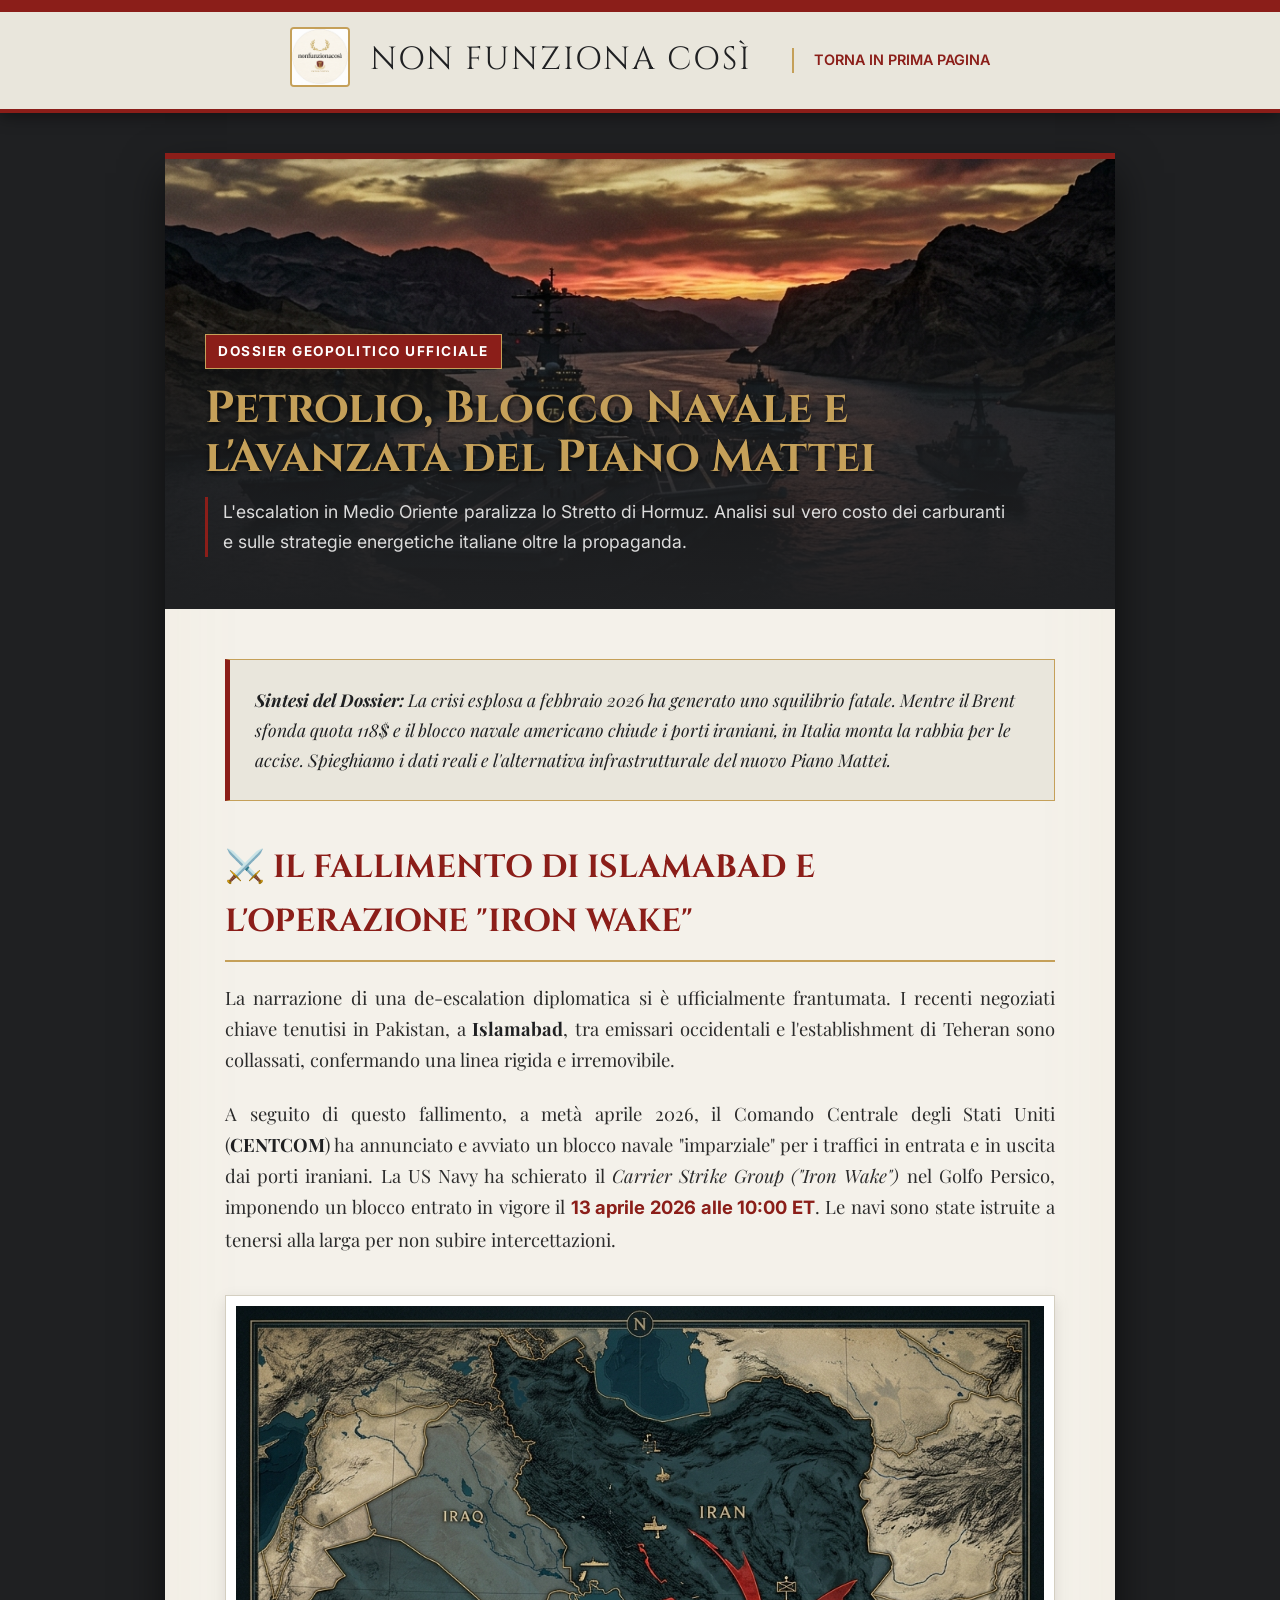
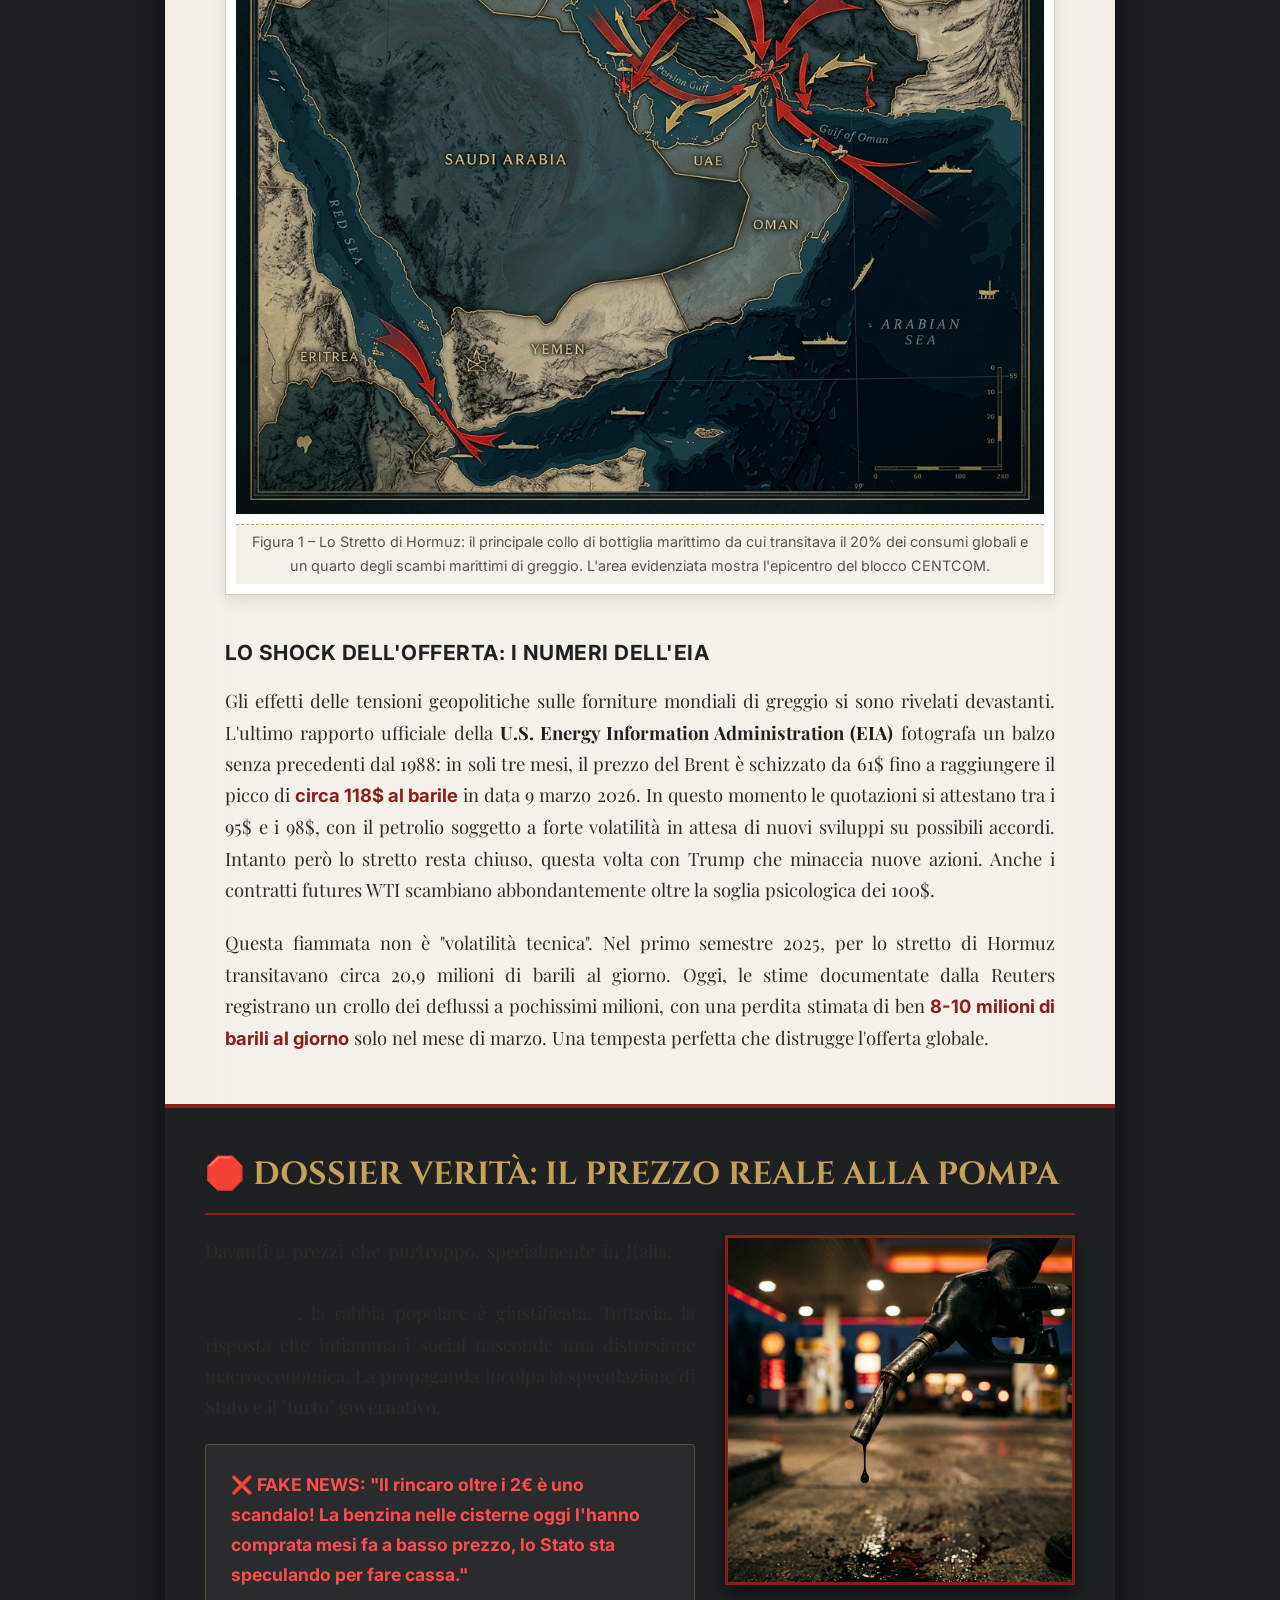
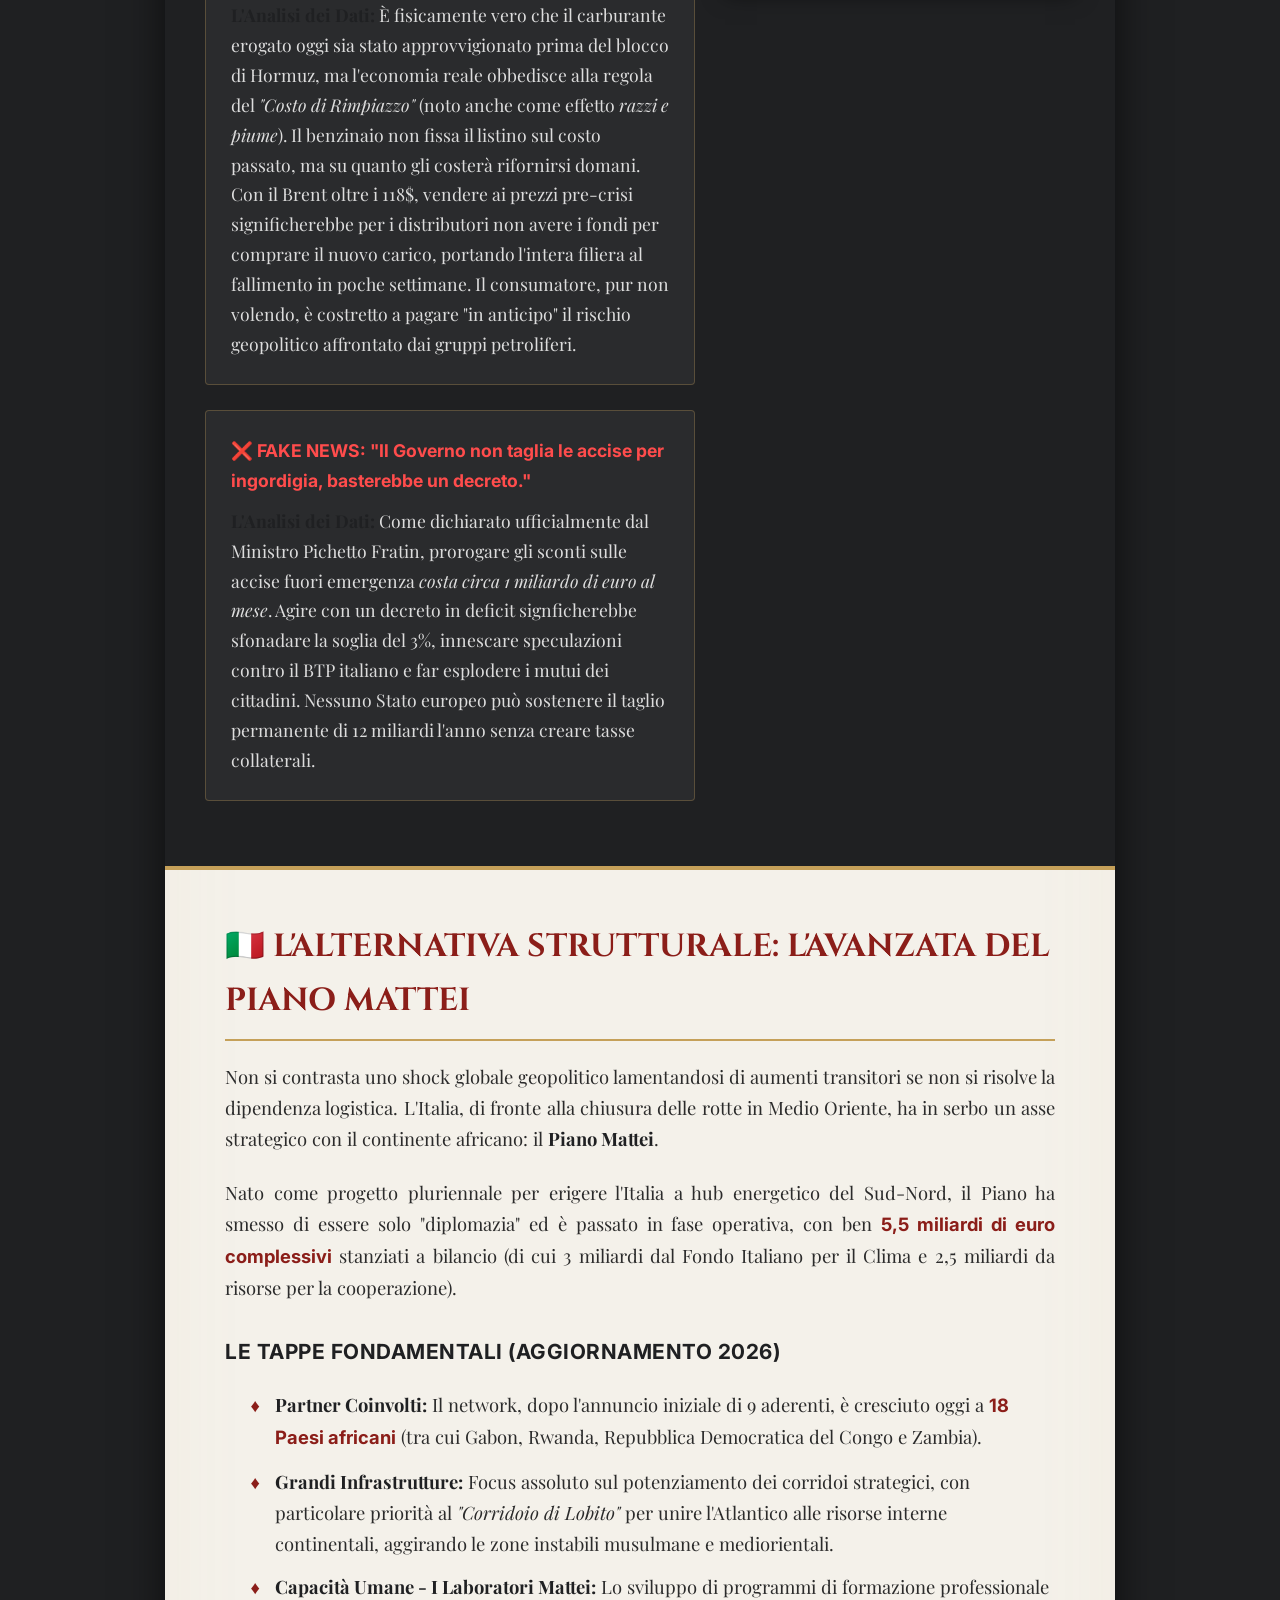
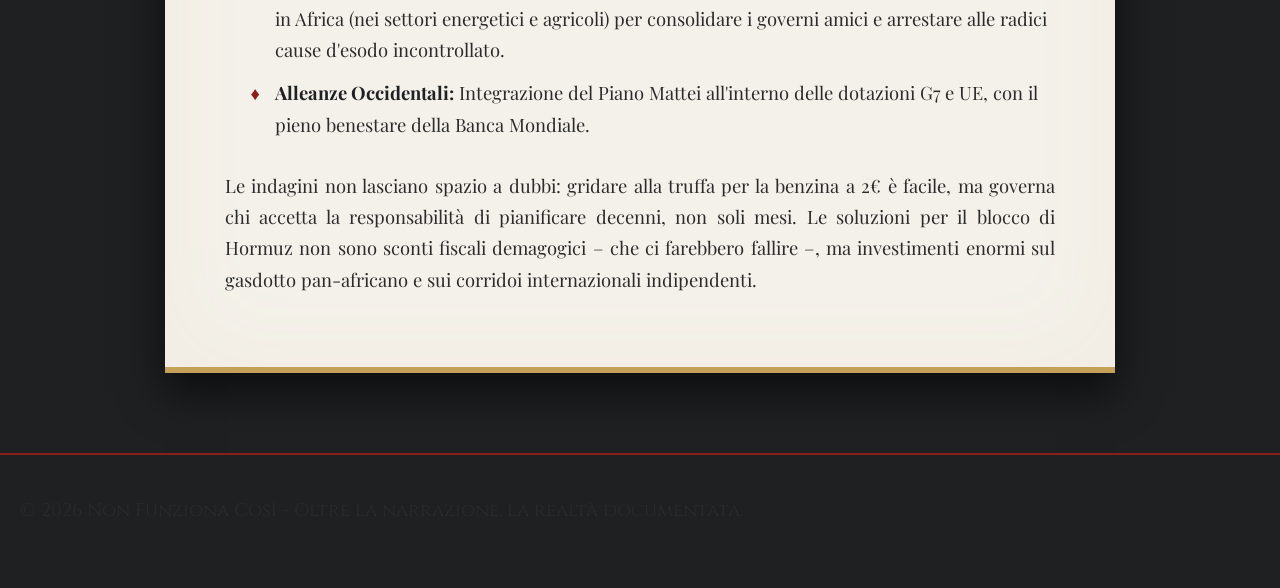
==== commit ef387f93: "minor corrections to the text on the oil article" ====
--- a/articoli/petrolio_wti/index.html
+++ b/articoli/petrolio_wti/index.html
@@ -351,7 +351,7 @@
                 </div>
 
                 <h3>Lo Shock dell'Offerta: I Numeri dell'EIA</h3>
-                <p>Gli effetti delle tensioni geopolitiche sulle forniture mondiali di greggio si sono rivelati devastanti. L'ultimo rapporto ufficiale della <strong>U.S. Energy Information Administration (EIA)</strong> fotografa un balzo senza precedenti dal 1988: in soli tre mesi, il prezzo del Brent è schizzato da 61$ a <span class="highlight-data">118$ al barile</span>. Anche i contratti futures WTI scambiano abbondantemente oltre la soglia psicologica dei 100$.</p>
+                <p>Gli effetti delle tensioni geopolitiche sulle forniture mondiali di greggio si sono rivelati devastanti. L'ultimo rapporto ufficiale della <strong>U.S. Energy Information Administration (EIA)</strong> fotografa un balzo senza precedenti dal 1988: in soli tre mesi, il prezzo del Brent è schizzato da 61$ fino a raggiungere il picco di <span class="highlight-data">circa 118$ al barile</span> in data 9 marzo 2026. In questo momento le quotazioni si attestano tra i 95$ e i 98$, con il petrolio soggetto a forte volatilità in attesa di nuovi sviluppi su possibili accordi. Intanto però lo stretto resta chiuso, questa volta con Trump che minaccia nuove azioni. Anche i contratti futures WTI scambiano abbondantemente oltre la soglia psicologica dei 100$.</p>
                 
                 <p>Questa fiammata non è "volatilità tecnica". Nel primo semestre 2025, per lo stretto di Hormuz transitavano circa 20,9 milioni di barili al giorno. Oggi, le stime documentate dalla Reuters registrano un crollo dei deflussi a pochissimi milioni, con una perdita stimata di ben <span class="highlight-data">8-10 milioni di barili al giorno</span> solo nel mese di marzo. Una tempesta perfetta che distrugge l'offerta globale.</p>
 
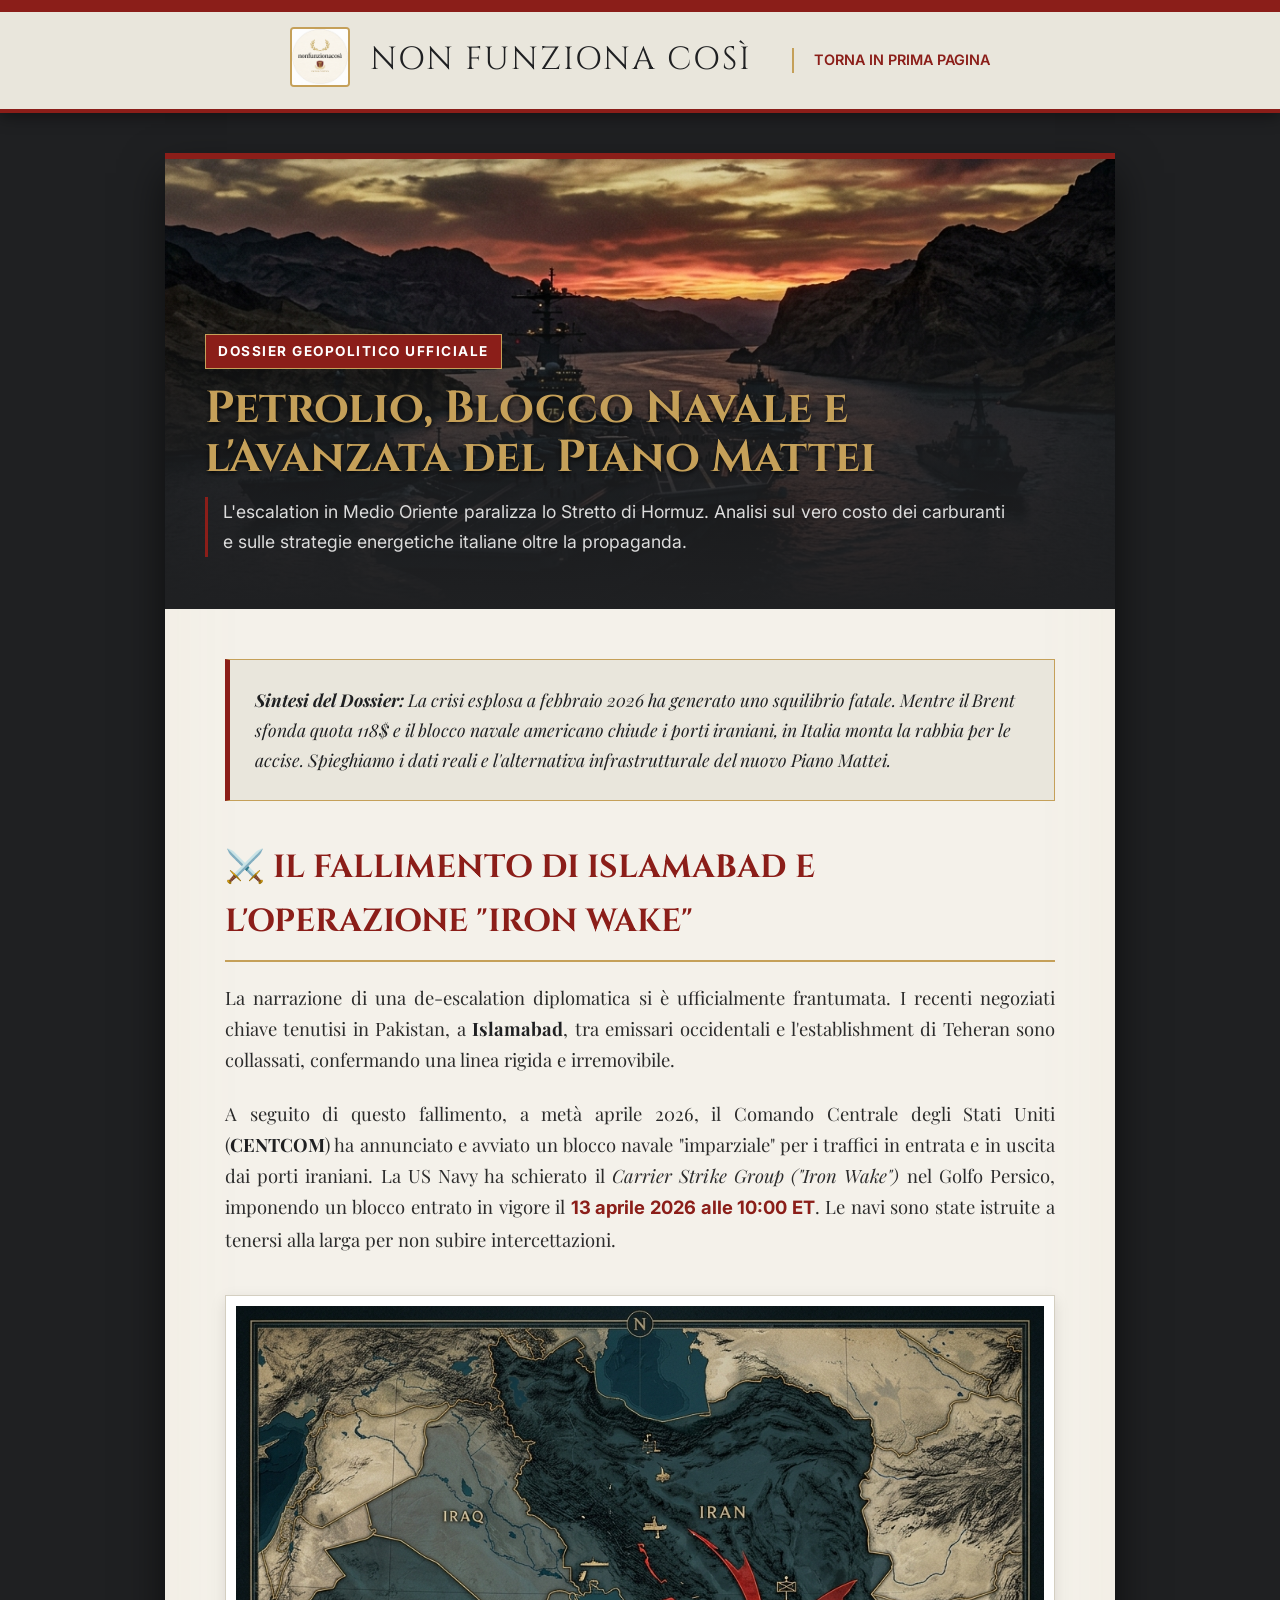
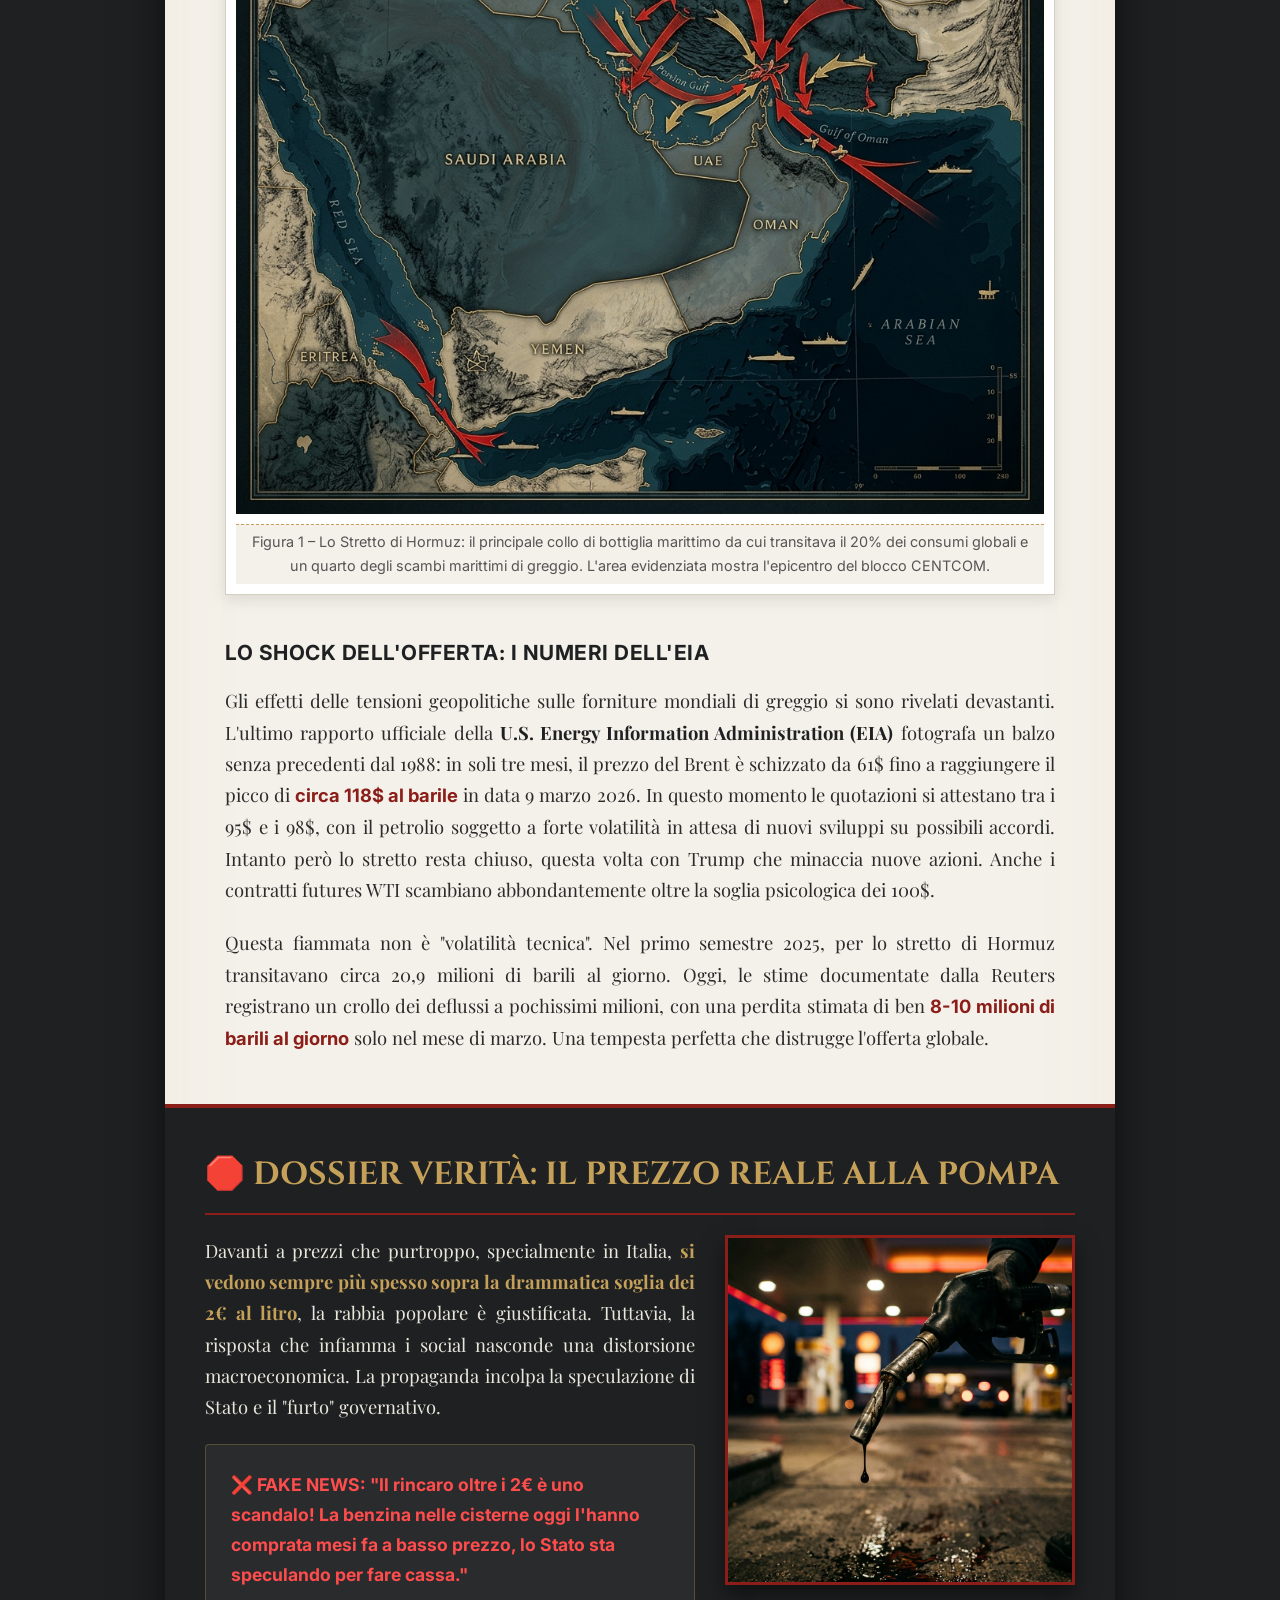
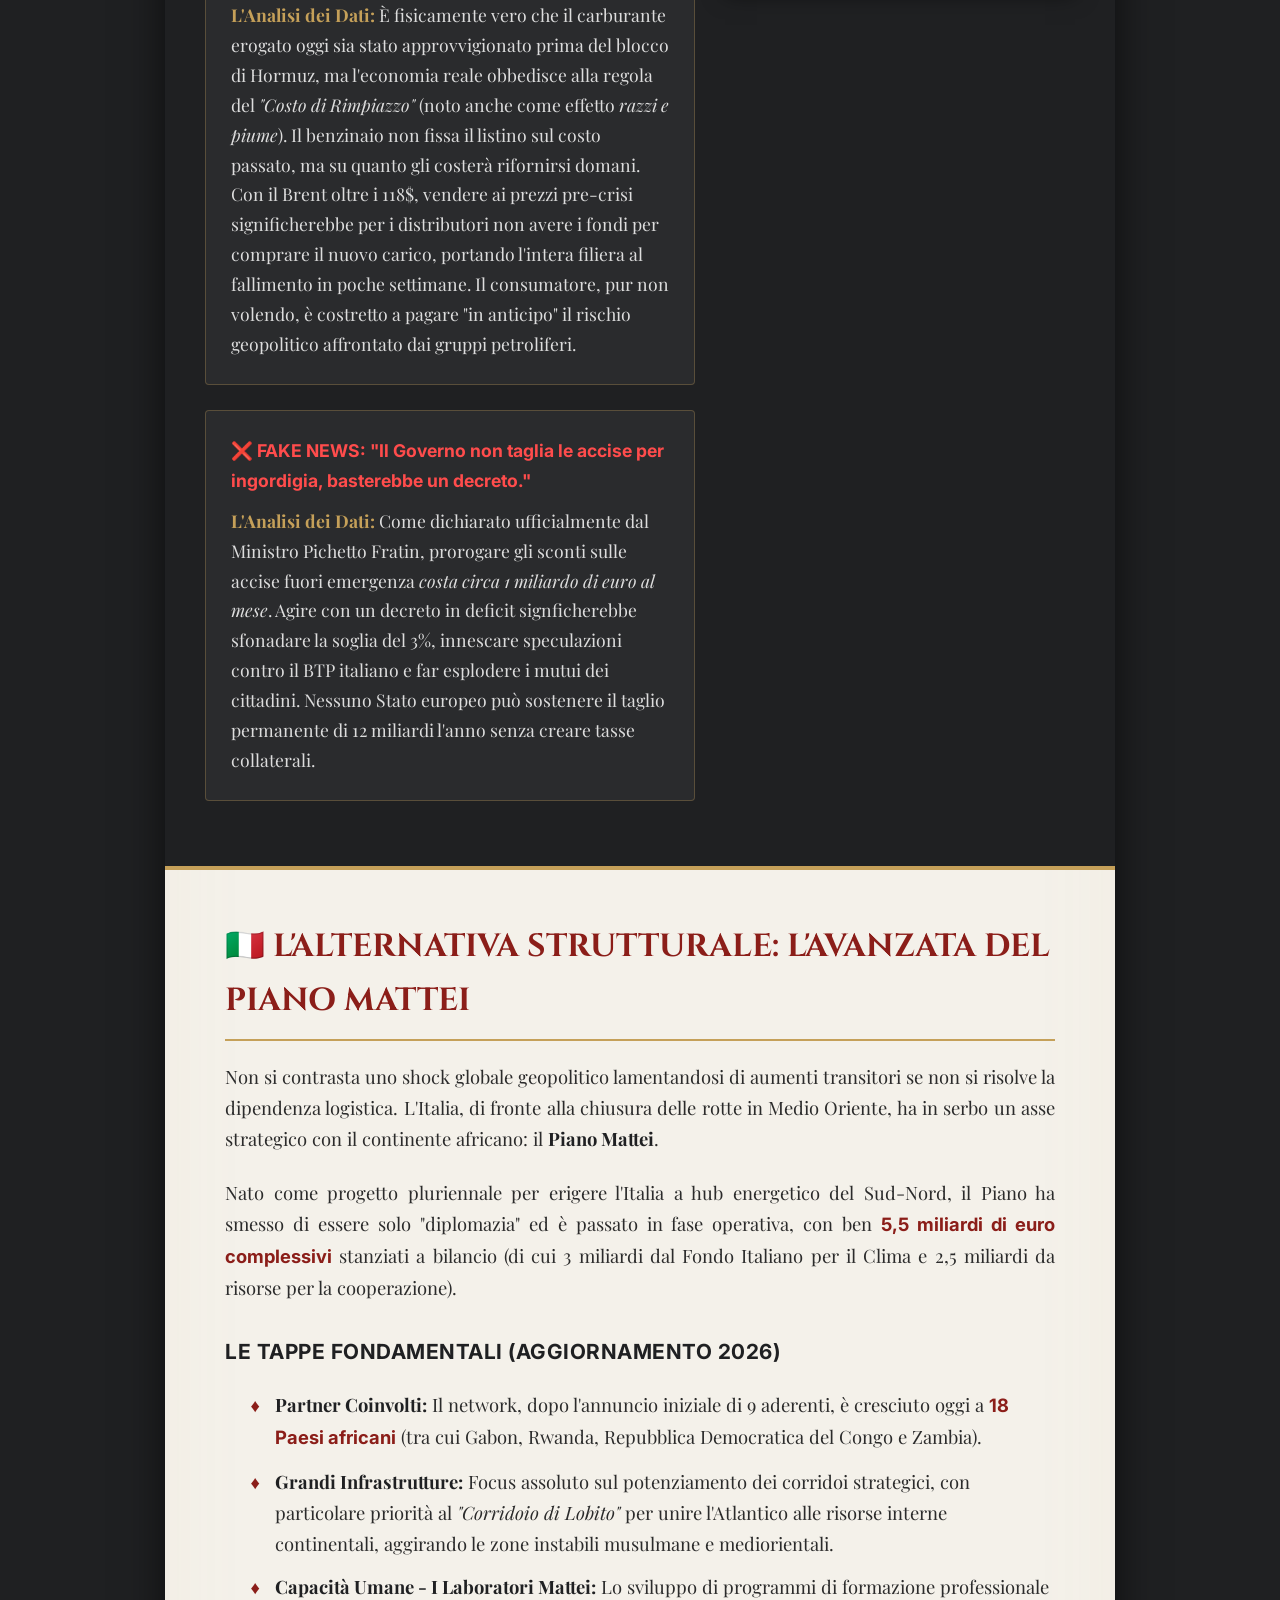
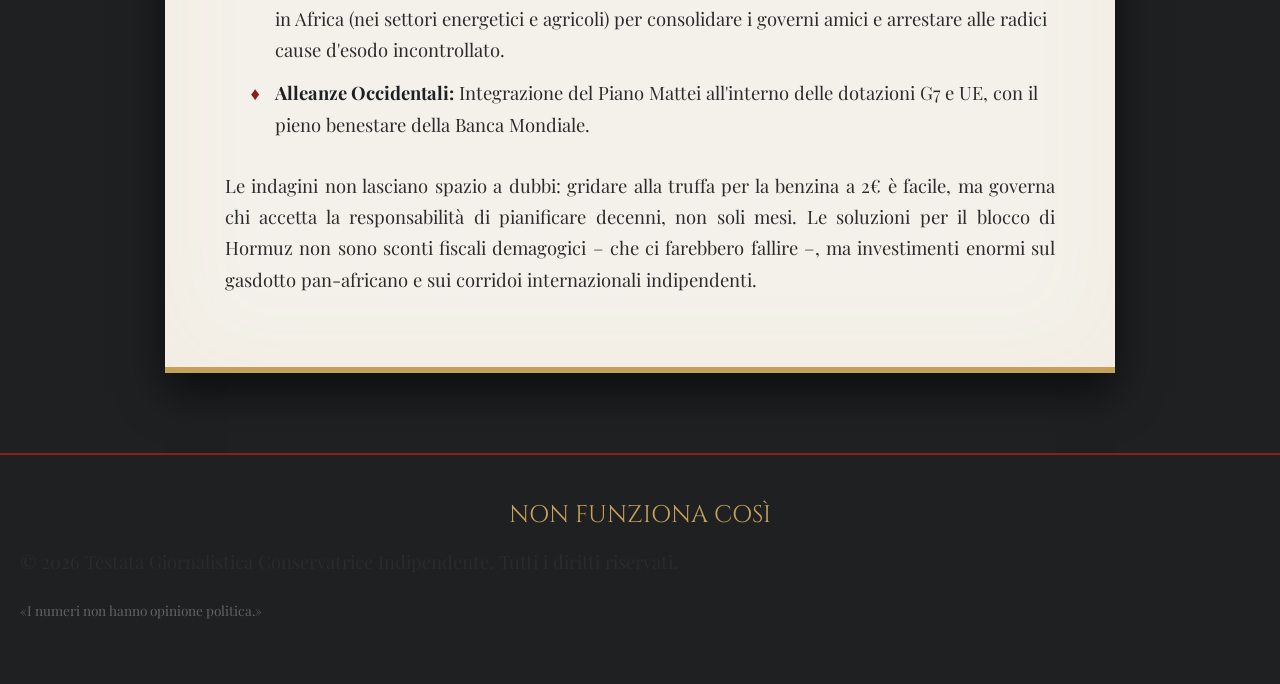
==== commit 90a41f7e: "Fixed graphical bugs" ====
--- a/articoli/petrolio_wti/index.html
+++ b/articoli/petrolio_wti/index.html
@@ -235,6 +235,9 @@
             border-bottom: 4px solid var(--imperial-gold);
             position: relative;
         }
+
+        .debunk-section p { color: var(--marble-white); }
+        .debunk-section p strong { color: var(--imperial-gold); }
         
         .debunk-section h2 {
             color: var(--imperial-gold);
@@ -294,8 +297,16 @@
             text-align: center;
             padding: 40px 20px;
             border-top: 2px solid var(--roman-red);
+            font-family: 'Playfair Display', serif;
+            margin-top: 40px;
+        }
+
+        .footer-logo {
             font-family: 'Cinzel', serif;
-            margin-top: 40px;
+            font-size: 1.5rem;
+            color: var(--imperial-gold);
+            margin-bottom: 10px;
+            text-transform: uppercase;
         }
 
         /* Responsive */
@@ -401,7 +412,11 @@
     </main>
 
     <footer>
-        <p>&copy; 2026 Non Funziona Così - Oltre la narrazione, la realtà documentata.</p>
+        <div class="container">
+            <div class="footer-logo">Non Funziona Così</div>
+            <p>&copy; 2026 Testata Giornalistica Conservatrice Indipendente. Tutti i diritti riservati.</p>
+            <p style="font-size: 0.85rem; margin-top: 10px; color: rgba(255,255,255,0.3);">«I numeri non hanno opinione politica.»</p>
+        </div>
     </footer>
 
 </body>
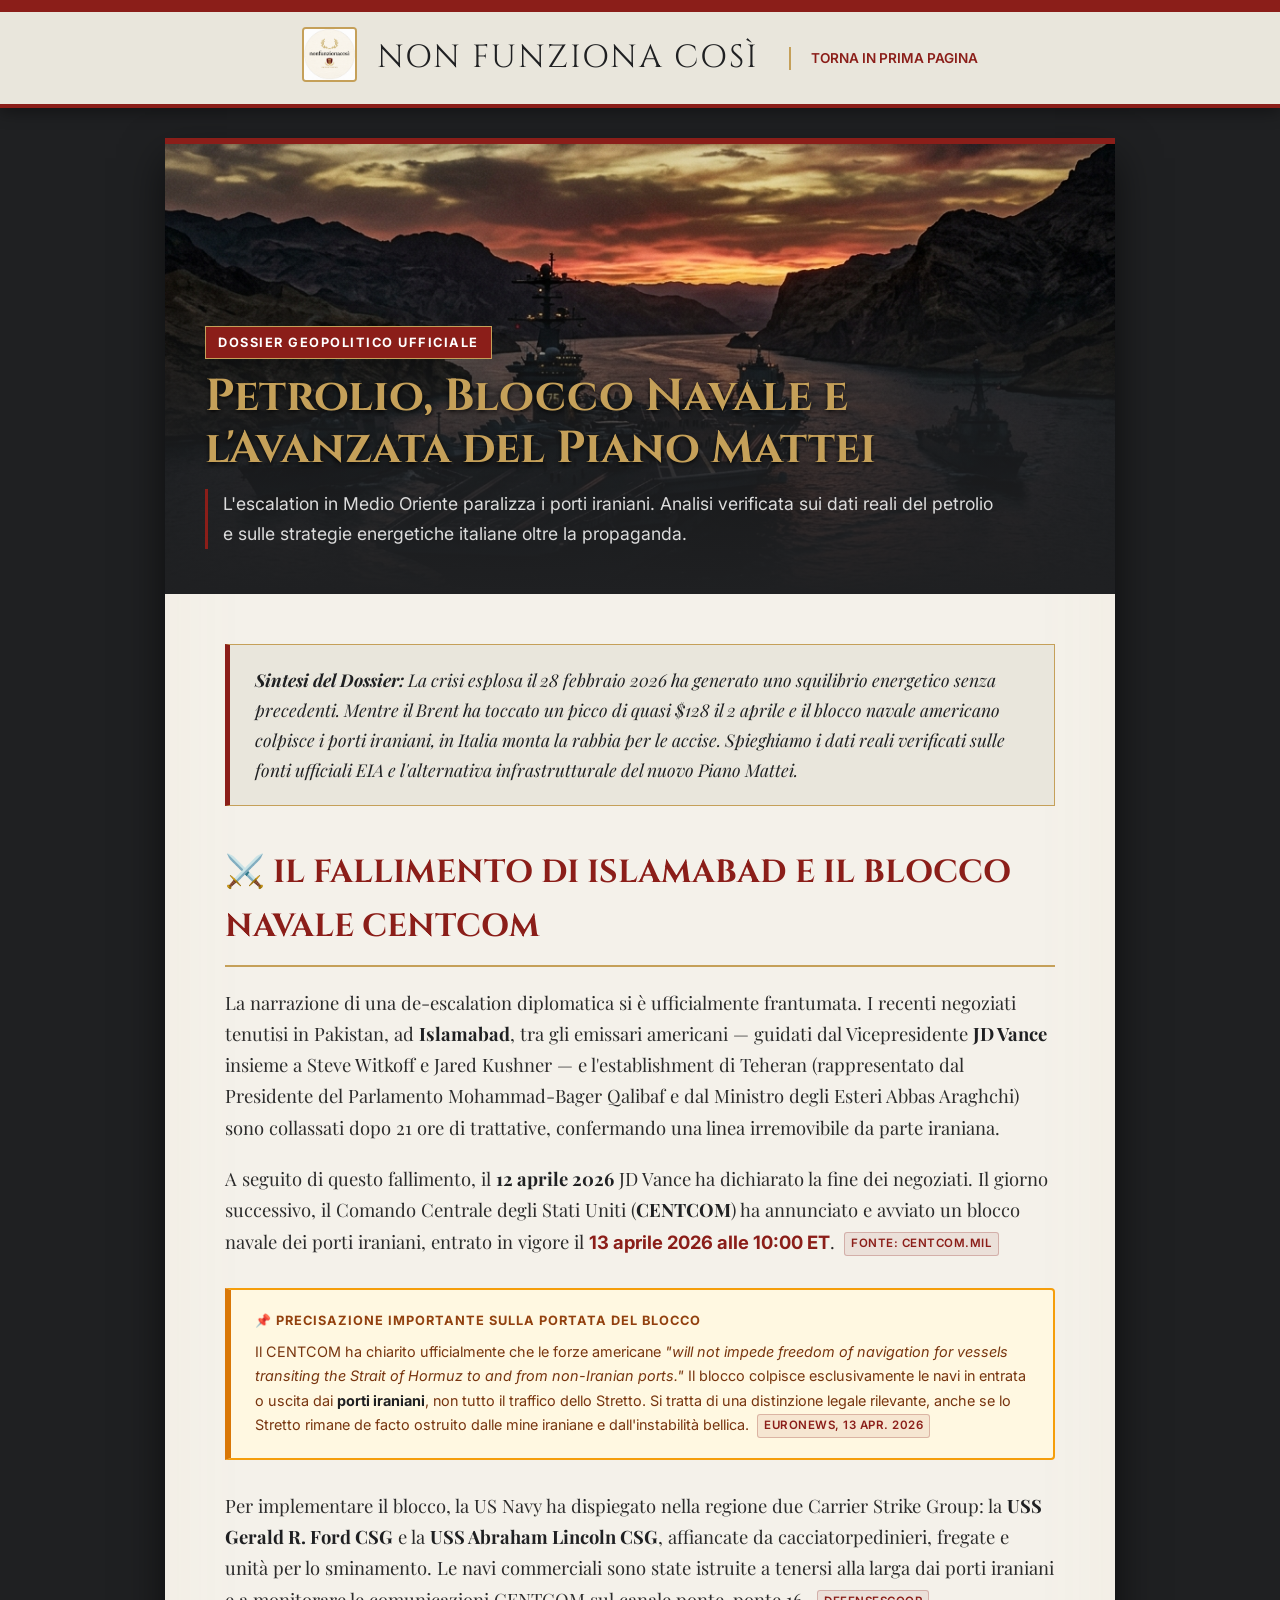
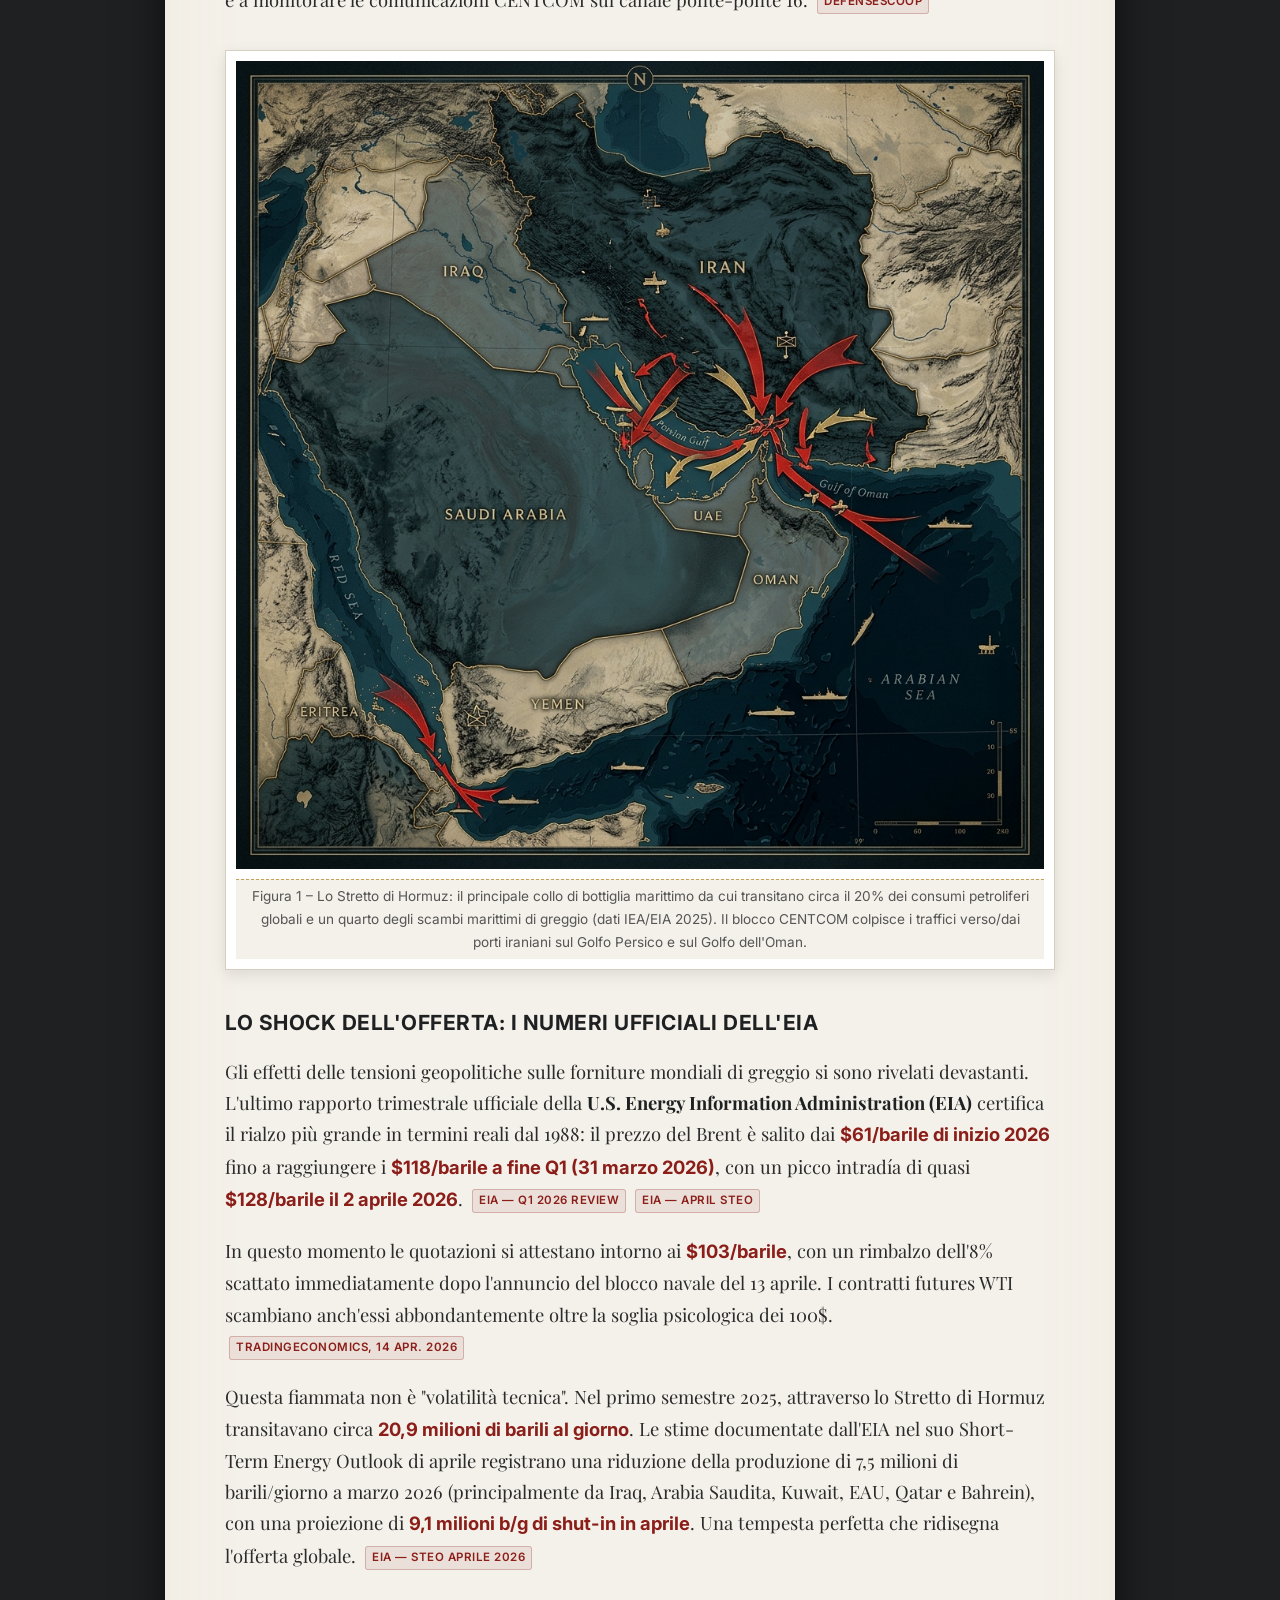
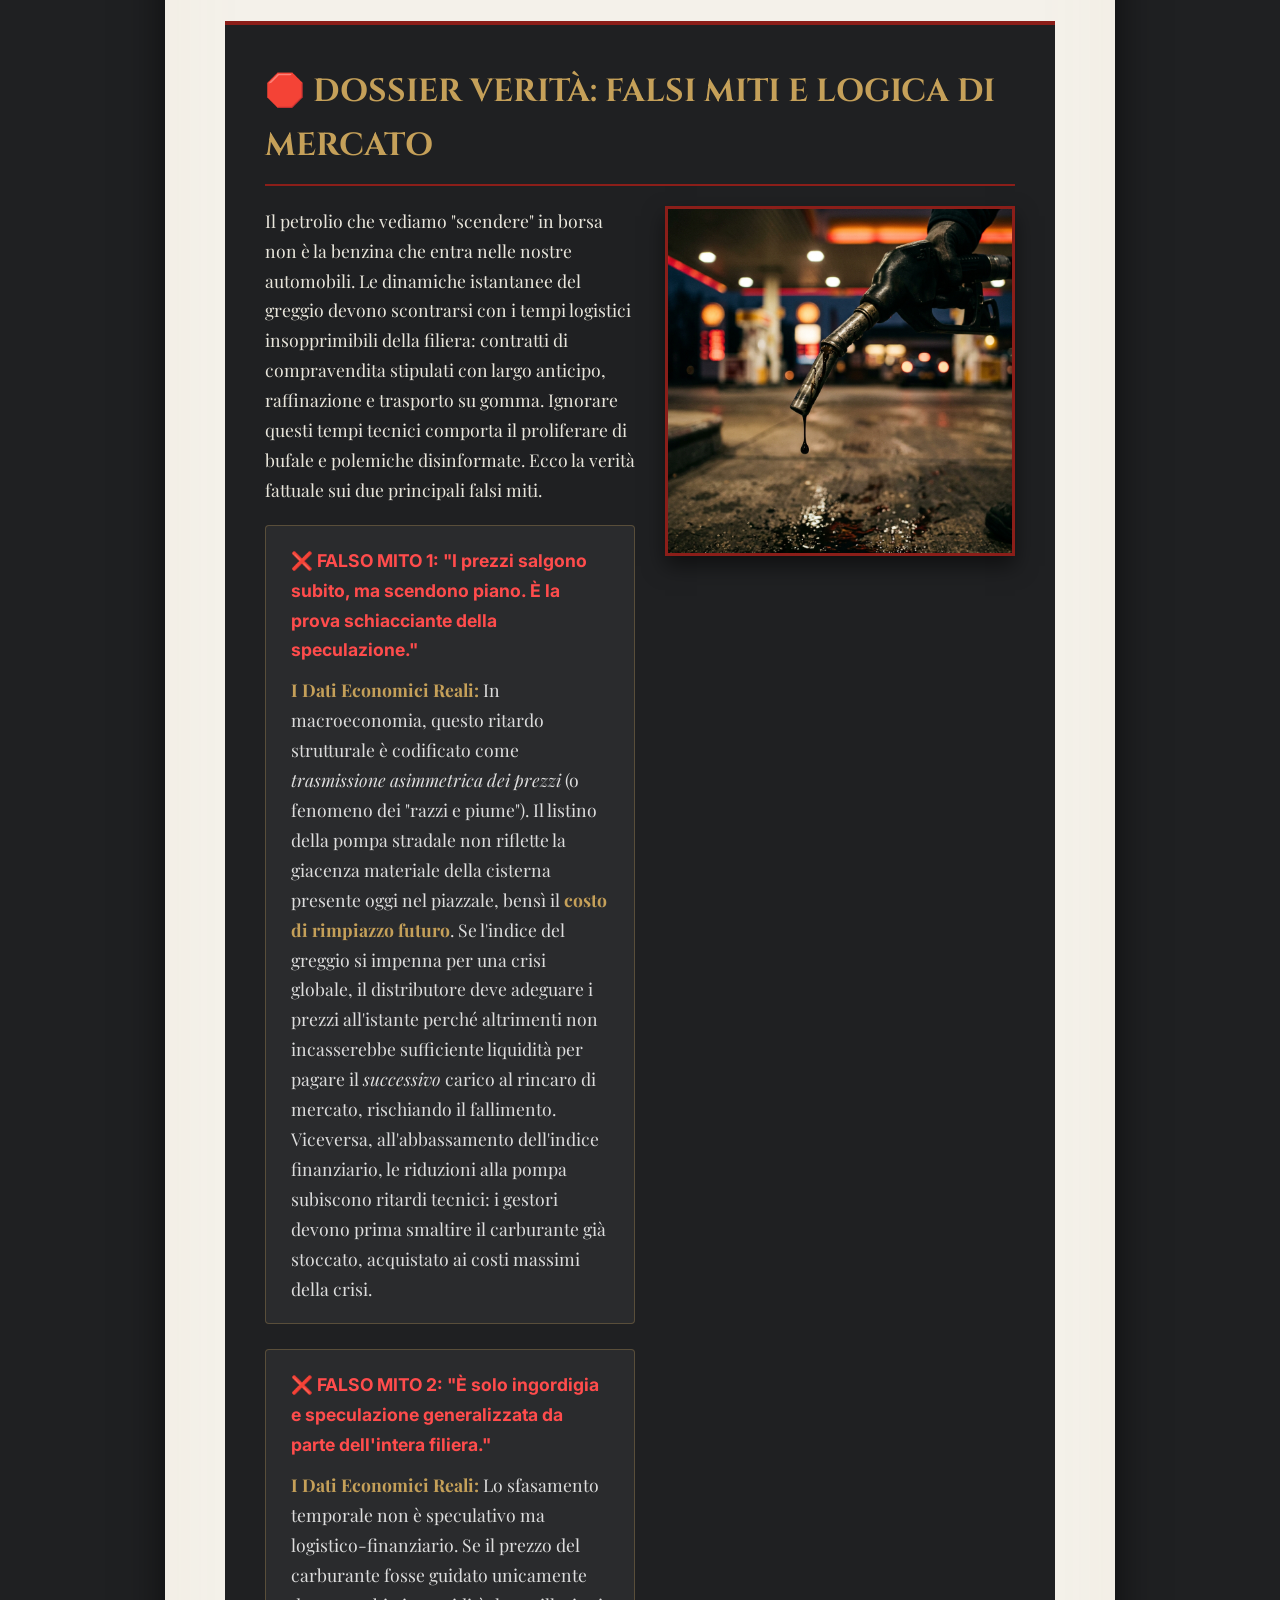
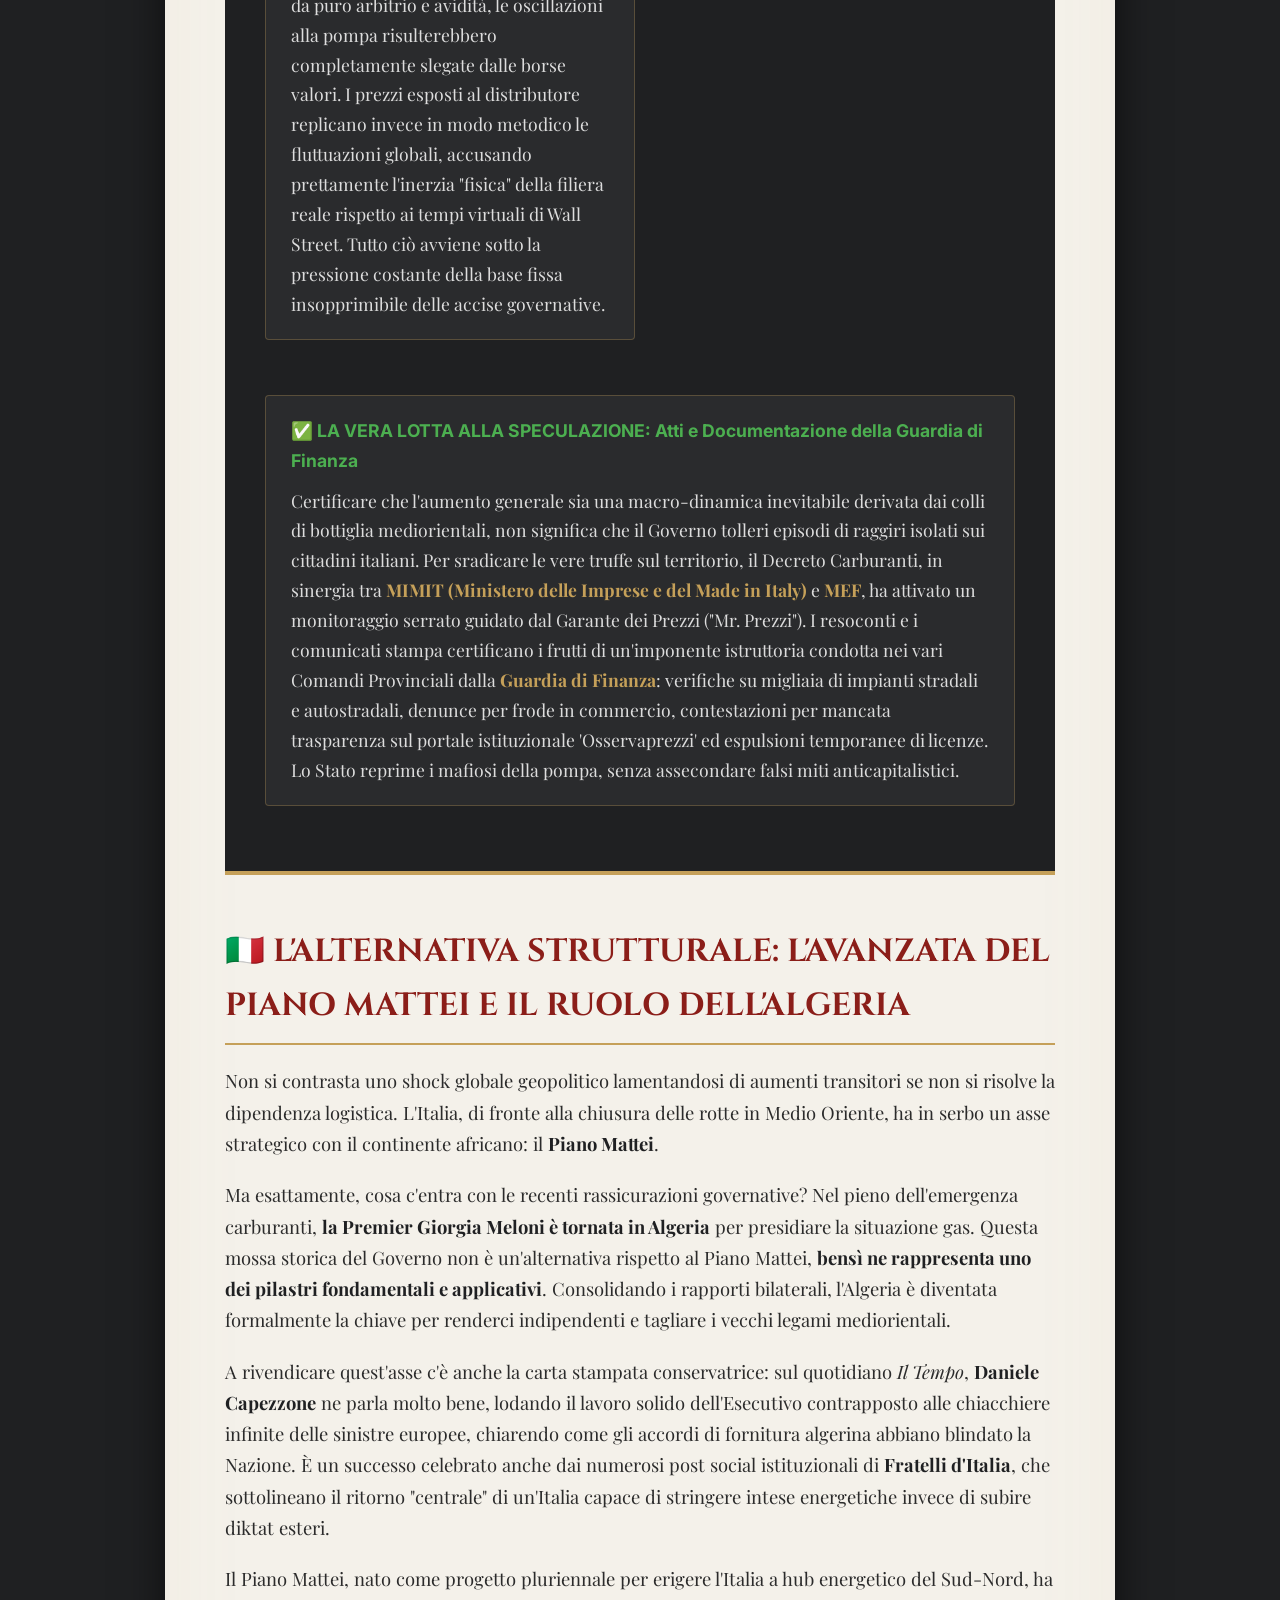
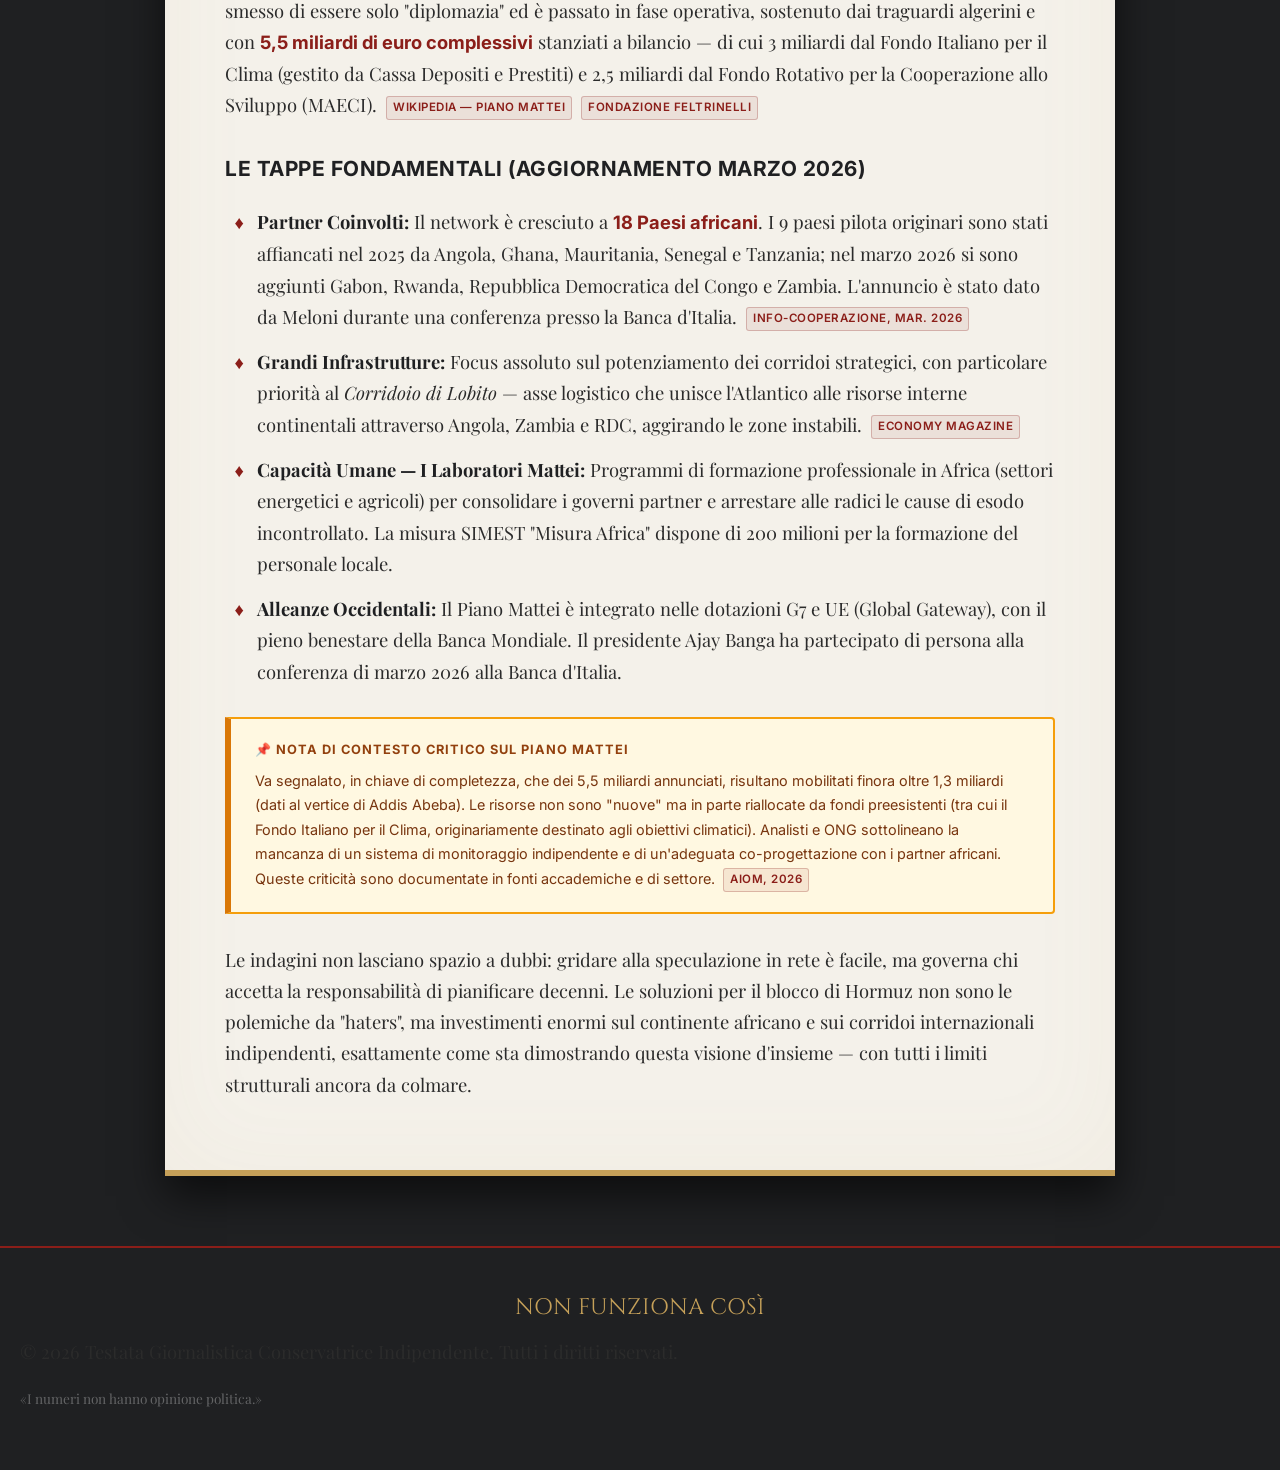
==== commit cf156543: "Update file" ====
--- a/articoli/petrolio_wti/index.html
+++ b/articoli/petrolio_wti/index.html
@@ -3,7 +3,7 @@
 <head>
     <meta charset="UTF-8">
     <meta name="viewport" content="width=device-width, initial-scale=1.0">
-    <meta name="description" content="Report investigativo sul prezzo del petrolio. Brent a 118$, blocco navale CENTCOM a Hormuz, il vero costo delle accise (1mld al mese) e la strategia del Piano Mattei.">
+    <meta name="description" content="Report investigativo verificato sul prezzo del petrolio. Brent a $128 picco 2 aprile, blocco navale CENTCOM a Hormuz (porti iraniani), dati EIA ufficiali e la strategia del Piano Mattei.">
     <title>Dossier: Crisi Petrolifera, Blocco Hormuz e Piano Mattei | Non Funziona Così</title>
     
     <!-- Google Fonts -->
@@ -20,6 +20,8 @@
             --parchment: #f4f1ea;
             --blood-red: #6b1512;
             --ink-black: #111;
+            --correction-bg: #fff8e1;
+            --correction-border: #f59e0b;
         }
 
         * { margin: 0; padding: 0; box-sizing: border-box; }
@@ -32,12 +34,12 @@
             -webkit-font-smoothing: antialiased;
         }
 
-        /* --- Header (Allineato al Brand) --- */
+        /* --- Header --- */
         header {
             background-color: var(--marble-white);
             border-bottom: 4px solid var(--roman-red);
             border-top: 12px solid var(--roman-red);
-            padding: 15px 0;
+            padding: 15px 20px;
             text-align: center;
             position: sticky;
             top: 0;
@@ -50,10 +52,11 @@
             align-items: center;
             justify-content: center;
             gap: 20px;
+            flex-wrap: wrap;
         }
 
         .logo-img {
-            height: 60px;
+            height: 55px;
             width: auto;
             border: 2px solid var(--imperial-gold);
             border-radius: 4px;
@@ -61,7 +64,7 @@
 
         .site-title {
             font-family: 'Cinzel', serif;
-            font-size: 2rem;
+            font-size: clamp(1.2rem, 4vw, 2rem);
             color: var(--dark-slate);
             text-transform: uppercase;
             letter-spacing: 2px;
@@ -74,16 +77,16 @@
             color: var(--roman-red);
             text-decoration: none;
             text-transform: uppercase;
-            font-size: 0.9rem;
-            margin-left: 20px;
+            font-size: 0.85rem;
             border-left: 2px solid var(--imperial-gold);
             padding-left: 20px;
-        }
-        
+            margin-left: 10px;
+        }
+
         .nav-link:hover { color: var(--imperial-gold); }
 
-        /* --- Dossier Layout (PDF Style) --- */
-        main { padding: 40px 20px; }
+        /* --- Main layout --- */
+        main { padding: 30px 16px; }
 
         .dossier-wrapper {
             max-width: 950px;
@@ -92,14 +95,14 @@
             box-shadow: 0 20px 40px rgba(0,0,0,0.6), inset 0 0 100px rgba(197,160,89,0.05);
             border-top: 6px solid var(--roman-red);
             border-bottom: 6px solid var(--imperial-gold);
-            position: relative;
+            overflow: hidden; /* prevent child overflow bleed */
         }
 
         /* Hero Image */
         .dossier-hero {
             position: relative;
             width: 100%;
-            height: 450px;
+            height: clamp(280px, 50vw, 450px);
             background-image: url('images/wti_hero_cover.png');
             background-size: cover;
             background-position: center;
@@ -110,7 +113,7 @@
             position: absolute;
             bottom: 0; left: 0; right: 0;
             background: linear-gradient(to top, rgba(31,32,34,1) 0%, rgba(31,32,34,0.7) 60%, transparent 100%);
-            padding: 50px 40px 30px;
+            padding: clamp(20px, 5vw, 50px) clamp(16px, 4vw, 40px) 25px;
             color: var(--marble-white);
         }
 
@@ -120,18 +123,18 @@
             background: var(--roman-red);
             color: white;
             padding: 5px 12px;
-            font-size: 0.85rem;
+            font-size: 0.8rem;
             font-weight: 700;
             text-transform: uppercase;
             letter-spacing: 1.5px;
-            margin-bottom: 15px;
+            margin-bottom: 12px;
             border: 1px solid var(--imperial-gold);
         }
 
         h1 {
             font-family: 'Cinzel', serif;
-            font-size: 2.8rem;
-            line-height: 1.1;
+            font-size: clamp(1.5rem, 4.5vw, 2.8rem);
+            line-height: 1.15;
             margin-bottom: 15px;
             text-shadow: 0 2px 4px rgba(0,0,0,0.8);
             color: var(--imperial-gold);
@@ -139,7 +142,7 @@
 
         .subtitle {
             font-family: 'Inter', sans-serif;
-            font-size: 1.1rem;
+            font-size: clamp(0.9rem, 2.5vw, 1.1rem);
             font-weight: 400;
             color: #dcdcdc;
             max-width: 800px;
@@ -149,7 +152,7 @@
 
         /* Content Area */
         .content-body {
-            padding: 50px 60px;
+            padding: clamp(20px, 5vw, 50px) clamp(16px, 6vw, 60px);
         }
 
         /* Abstract Box */
@@ -157,26 +160,27 @@
             background-color: var(--marble-white);
             border: 1px solid var(--imperial-gold);
             border-left: 5px solid var(--roman-red);
-            padding: 25px;
+            padding: 20px 25px;
             margin-bottom: 40px;
             font-style: italic;
-            font-size: 1.1rem;
+            font-size: clamp(1rem, 2.5vw, 1.1rem);
             color: var(--dark-slate);
         }
 
         h2 {
             font-family: 'Cinzel', serif;
-            font-size: 2rem;
+            font-size: clamp(1.2rem, 3.5vw, 2rem);
             color: var(--roman-red);
             border-bottom: 2px solid var(--imperial-gold);
             padding-bottom: 10px;
             margin: 40px 0 20px;
             text-transform: uppercase;
+            word-break: break-word;
         }
 
         h3 {
             font-family: 'Inter', sans-serif;
-            font-size: 1.3rem;
+            font-size: clamp(1rem, 2.5vw, 1.3rem);
             font-weight: 700;
             color: var(--dark-slate);
             margin: 30px 0 15px;
@@ -185,10 +189,10 @@
         }
 
         p {
-            margin-bottom: 22px;
-            font-size: 1.15rem;
+            margin-bottom: 20px;
+            font-size: clamp(1rem, 2.5vw, 1.15rem);
             color: #2b2b2b;
-            text-align: justify;
+            text-align: left;
         }
 
         strong { color: var(--dark-slate); font-weight: 700; }
@@ -199,9 +203,28 @@
             font-family: 'Inter', sans-serif;
         }
 
+        /* Fonte tag */
+        .fonte {
+            display: inline-block;
+            font-family: 'Inter', sans-serif;
+            font-size: 0.72rem;
+            font-weight: 600;
+            color: var(--roman-red);
+            background: rgba(139,30,25,0.08);
+            border: 1px solid rgba(139,30,25,0.25);
+            border-radius: 3px;
+            padding: 1px 6px;
+            margin-left: 4px;
+            vertical-align: middle;
+            text-transform: uppercase;
+            letter-spacing: 0.5px;
+            text-decoration: none;
+        }
+        .fonte:hover { background: rgba(139,30,25,0.15); }
+
         /* Images inside PDF */
         .pdf-figure {
-            margin: 40px 0;
+            margin: 35px 0;
             border: 1px solid #d4cfc1;
             background: white;
             padding: 10px;
@@ -216,7 +239,7 @@
         
         .pdf-caption {
             font-family: 'Inter', sans-serif;
-            font-size: 0.9rem;
+            font-size: 0.85rem;
             color: #555;
             text-align: center;
             margin-top: 10px;
@@ -225,18 +248,17 @@
             border-top: 1px dashed var(--imperial-gold);
         }
 
-        /* Debunking Room */
+        /* Debunking Room — corrected overflow for mobile */
         .debunk-section {
             background: var(--dark-slate);
             color: var(--marble-white);
-            padding: 40px;
-            margin: 50px -60px; /* extends to edge of wrapper */
+            padding: clamp(20px, 5vw, 40px);
+            margin: 50px 0; /* rimosso margine negativo che causava overflow mobile */
             border-top: 4px solid var(--roman-red);
             border-bottom: 4px solid var(--imperial-gold);
-            position: relative;
-        }
-
-        .debunk-section p { color: var(--marble-white); }
+        }
+
+        .debunk-section p { color: var(--marble-white); font-size: clamp(1rem, 2.5vw, 1.1rem); }
         .debunk-section p strong { color: var(--imperial-gold); }
         
         .debunk-section h2 {
@@ -255,10 +277,10 @@
             .debunk-content { flex-direction: column-reverse; }
         }
 
-        .debunk-text { flex: 1; }
+        .debunk-text { flex: 1; min-width: 0; }
 
         .debunk-image {
-            flex: 0 0 350px;
+            flex: 0 0 min(350px, 100%);
             border: 3px solid var(--roman-red);
             box-shadow: 0 10px 20px rgba(0,0,0,0.5);
         }
@@ -267,30 +289,31 @@
         .debunk-box {
             background: rgba(255,255,255,0.05);
             border: 1px solid rgba(197,160,89,0.3);
-            padding: 25px;
+            padding: 20px 25px;
             margin-bottom: 25px;
             border-radius: 4px;
         }
 
-        .debunk-box.fake h4 { color: #ff4c4c; font-family: 'Inter', sans-serif; font-size: 1.1rem; margin-bottom: 10px; }
-        .debunk-box.real h4 { color: #4CAF50; font-family: 'Inter', sans-serif; font-size: 1.1rem; margin-bottom: 10px; }
-        .debunk-box p { color: #ddd; font-family: 'Playfair Display', serif; font-size: 1.1rem; margin-bottom: 0; text-align: left;}
+        .debunk-box.fake h4 { color: #ff4c4c; font-family: 'Inter', sans-serif; font-size: clamp(0.95rem, 2.5vw, 1.1rem); margin-bottom: 10px; }
+        .debunk-box.real h4 { color: #4CAF50; font-family: 'Inter', sans-serif; font-size: clamp(0.95rem, 2.5vw, 1.1rem); margin-bottom: 10px; }
+        .debunk-box p { color: #ddd; font-family: 'Playfair Display', serif; margin-bottom: 0; text-align: left;}
 
         /* Data list */
         ul.dossier-list {
-            margin: 20px 0 30px 40px;
-            font-size: 1.15rem;
+            margin: 20px 0 30px 24px;
+            font-size: clamp(1rem, 2.5vw, 1.15rem);
             color: #2b2b2b;
         }
         ul.dossier-list li {
-            margin-bottom: 12px;
-            padding-left: 10px;
+            margin-bottom: 14px;
+            padding-left: 8px;
         }
         ul.dossier-list li::marker {
             color: var(--roman-red);
             content: '♦ ';
         }
 
+        /* Footer */
         footer {
             background-color: var(--dark-slate);
             color: var(--marble-white);
@@ -303,21 +326,48 @@
 
         .footer-logo {
             font-family: 'Cinzel', serif;
-            font-size: 1.5rem;
+            font-size: 1.4rem;
             color: var(--imperial-gold);
             margin-bottom: 10px;
             text-transform: uppercase;
         }
 
-        /* Responsive */
+        /* === Responsive === */
         @media (max-width: 768px) {
-            .header-content { flex-direction: column; gap: 10px; }
+            .header-content { flex-direction: column; gap: 8px; }
             .nav-link { margin-left: 0; padding-left: 0; border-left: none; }
-            h1 { font-size: 2rem; }
-            .content-body { padding: 30px 20px; }
-            .debunk-section { margin: 40px -20px; padding: 30px 20px; }
-            .hero-overlay { padding: 30px 20px 20px; }
+            main { padding: 16px 8px; }
             .debunk-image { flex: 0 0 100%; width: 100%; }
+        }
+
+        @media (max-width: 480px) {
+            header { padding: 12px 10px; }
+            .badge-dossier { font-size: 0.7rem; }
+        }
+
+        /* === Nota di Verifica Redazionale === */
+        .nota-verifica {
+            background: #fff8e1;
+            border: 2px solid #f59e0b;
+            border-left: 6px solid #d97706;
+            padding: 20px 24px;
+            margin: 30px 0;
+            border-radius: 0 4px 4px 0;
+        }
+        .nota-verifica h4 {
+            font-family: 'Inter', sans-serif;
+            font-size: 0.8rem;
+            font-weight: 700;
+            text-transform: uppercase;
+            letter-spacing: 1px;
+            color: #92400e;
+            margin-bottom: 8px;
+        }
+        .nota-verifica p {
+            font-family: 'Inter', sans-serif;
+            font-size: 0.9rem;
+            color: #78350f;
+            margin-bottom: 0;
         }
     </style>
 </head>
@@ -340,48 +390,58 @@
                 <div class="hero-overlay">
                     <span class="badge-dossier">Dossier Geopolitico Ufficiale</span>
                     <h1>Petrolio, Blocco Navale e l'Avanzata del Piano Mattei</h1>
-                    <p class="subtitle">L'escalation in Medio Oriente paralizza lo Stretto di Hormuz. Analisi sul vero costo dei carburanti e sulle strategie energetiche italiane oltre la propaganda.</p>
+                    <p class="subtitle">L'escalation in Medio Oriente paralizza i porti iraniani. Analisi verificata sui dati reali del petrolio e sulle strategie energetiche italiane oltre la propaganda.</p>
                 </div>
             </div>
 
             <div class="content-body">
                 
                 <div class="abstract-box">
-                    <strong>Sintesi del Dossier:</strong> La crisi esplosa a febbraio 2026 ha generato uno squilibrio fatale. Mentre il Brent sfonda quota 118$ e il blocco navale americano chiude i porti iraniani, in Italia monta la rabbia per le accise. Spieghiamo i dati reali e l'alternativa infrastrutturale del nuovo Piano Mattei.
-                </div>
-
-                <h2>⚔️ Il Fallimento di Islamabad e l'Operazione "Iron Wake"</h2>
-                
-                <p>La narrazione di una de-escalation diplomatica si è ufficialmente frantumata. I recenti negoziati chiave tenutisi in Pakistan, a <strong>Islamabad</strong>, tra emissari occidentali e l'establishment di Teheran sono collassati, confermando una linea rigida e irremovibile.</p>
-                
-                <p>A seguito di questo fallimento, a metà aprile 2026, il Comando Centrale degli Stati Uniti (<strong>CENTCOM</strong>) ha annunciato e avviato un blocco navale "imparziale" per i traffici in entrata e in uscita dai porti iraniani. La US Navy ha schierato il <em>Carrier Strike Group ("Iron Wake")</em> nel Golfo Persico, imponendo un blocco entrato in vigore il <span class="highlight-data">13 aprile 2026 alle 10:00 ET</span>. Le navi sono state istruite a tenersi alla larga per non subire intercettazioni.</p>
+                    <strong>Sintesi del Dossier:</strong> La crisi esplosa il 28 febbraio 2026 ha generato uno squilibrio energetico senza precedenti. Mentre il Brent ha toccato un picco di quasi $128 il 2 aprile e il blocco navale americano colpisce i porti iraniani, in Italia monta la rabbia per le accise. Spieghiamo i dati reali verificati sulle fonti ufficiali EIA e l'alternativa infrastrutturale del nuovo Piano Mattei.
+                </div>
+
+                <h2>⚔️ Il Fallimento di Islamabad e il Blocco Navale CENTCOM</h2>
+                
+                <p>La narrazione di una de-escalation diplomatica si è ufficialmente frantumata. I recenti negoziati tenutisi in Pakistan, ad <strong>Islamabad</strong>, tra gli emissari americani — guidati dal Vicepresidente <strong>JD Vance</strong> insieme a Steve Witkoff e Jared Kushner — e l'establishment di Teheran (rappresentato dal Presidente del Parlamento Mohammad-Bager Qalibaf e dal Ministro degli Esteri Abbas Araghchi) sono collassati dopo 21 ore di trattative, confermando una linea irremovibile da parte iraniana.</p>
+                
+                <p>A seguito di questo fallimento, il <strong>12 aprile 2026</strong> JD Vance ha dichiarato la fine dei negoziati. Il giorno successivo, il Comando Centrale degli Stati Uniti (<strong>CENTCOM</strong>) ha annunciato e avviato un blocco navale dei porti iraniani, entrato in vigore il <span class="highlight-data">13 aprile 2026 alle 10:00 ET</span>. <a href="https://www.centcom.mil/MEDIA/PRESS-RELEASES/Press-Release-View/Article/4457255/us-to-blockade-ships-entering-or-exiting-iranian-ports/" class="fonte" target="_blank">Fonte: CENTCOM.mil</a></p>
+
+                <div class="nota-verifica">
+                    <h4>📌 Precisazione importante sulla portata del blocco</h4>
+                    <p>Il CENTCOM ha chiarito ufficialmente che le forze americane <em>"will not impede freedom of navigation for vessels transiting the Strait of Hormuz to and from non-Iranian ports."</em> Il blocco colpisce esclusivamente le navi in entrata o uscita dai <strong>porti iraniani</strong>, non tutto il traffico dello Stretto. Si tratta di una distinzione legale rilevante, anche se lo Stretto rimane de facto ostruito dalle mine iraniane e dall'instabilità bellica. <a href="https://www.euronews.com/2026/04/13/us-blockade-of-iranian-ports-come-into-effect-as-trump-threatens-to-destroy-attack-ships" class="fonte" target="_blank">Euronews, 13 apr. 2026</a></p>
+                </div>
+
+                <p>Per implementare il blocco, la US Navy ha dispiegato nella regione due Carrier Strike Group: la <strong>USS Gerald R. Ford CSG</strong> e la <strong>USS Abraham Lincoln CSG</strong>, affiancate da cacciatorpedinieri, fregate e unità per lo sminamento. Le navi commerciali sono state istruite a tenersi alla larga dai porti iraniani e a monitorare le comunicazioni CENTCOM sul canale ponte-ponte 16. <a href="https://defensescoop.com/2026/04/11/strait-of-hormuz-mine-clearance-navy-centcom-underwater-drones/" class="fonte" target="_blank">DefenseScoop</a></p>
 
                 <div class="pdf-figure">
                     <img src="images/hormuz_map.png" alt="Mappa strategica dello Stretto di Hormuz">
-                    <div class="pdf-caption">Figura 1 – Lo Stretto di Hormuz: il principale collo di bottiglia marittimo da cui transitava il 20% dei consumi globali e un quarto degli scambi marittimi di greggio. L'area evidenziata mostra l'epicentro del blocco CENTCOM.</div>
-                </div>
-
-                <h3>Lo Shock dell'Offerta: I Numeri dell'EIA</h3>
-                <p>Gli effetti delle tensioni geopolitiche sulle forniture mondiali di greggio si sono rivelati devastanti. L'ultimo rapporto ufficiale della <strong>U.S. Energy Information Administration (EIA)</strong> fotografa un balzo senza precedenti dal 1988: in soli tre mesi, il prezzo del Brent è schizzato da 61$ fino a raggiungere il picco di <span class="highlight-data">circa 118$ al barile</span> in data 9 marzo 2026. In questo momento le quotazioni si attestano tra i 95$ e i 98$, con il petrolio soggetto a forte volatilità in attesa di nuovi sviluppi su possibili accordi. Intanto però lo stretto resta chiuso, questa volta con Trump che minaccia nuove azioni. Anche i contratti futures WTI scambiano abbondantemente oltre la soglia psicologica dei 100$.</p>
-                
-                <p>Questa fiammata non è "volatilità tecnica". Nel primo semestre 2025, per lo stretto di Hormuz transitavano circa 20,9 milioni di barili al giorno. Oggi, le stime documentate dalla Reuters registrano un crollo dei deflussi a pochissimi milioni, con una perdita stimata di ben <span class="highlight-data">8-10 milioni di barili al giorno</span> solo nel mese di marzo. Una tempesta perfetta che distrugge l'offerta globale.</p>
-
-                <!-- DEBUNKING ROOM ESTESA -->
+                    <div class="pdf-caption">Figura 1 – Lo Stretto di Hormuz: il principale collo di bottiglia marittimo da cui transitano circa il 20% dei consumi petroliferi globali e un quarto degli scambi marittimi di greggio (dati IEA/EIA 2025). Il blocco CENTCOM colpisce i traffici verso/dai porti iraniani sul Golfo Persico e sul Golfo dell'Oman.</div>
+                </div>
+
+                <h3>Lo Shock dell'Offerta: I Numeri Ufficiali dell'EIA</h3>
+
+                <p>Gli effetti delle tensioni geopolitiche sulle forniture mondiali di greggio si sono rivelati devastanti. L'ultimo rapporto trimestrale ufficiale della <strong>U.S. Energy Information Administration (EIA)</strong> certifica il rialzo più grande in termini reali dal 1988: il prezzo del Brent è salito dai <span class="highlight-data">$61/barile di inizio 2026</span> fino a raggiungere i <span class="highlight-data">$118/barile a fine Q1 (31 marzo 2026)</span>, con un picco intradía di quasi <span class="highlight-data">$128/barile il 2 aprile 2026</span>. <a href="https://www.eia.gov/todayinenergy/detail.php?id=67424" class="fonte" target="_blank">EIA — Q1 2026 Review</a> <a href="https://www.eia.gov/outlooks/steo/pdf/steo_full.pdf" class="fonte" target="_blank">EIA — April STEO</a></p>
+                
+                <p>In questo momento le quotazioni si attestano intorno ai <span class="highlight-data">$103/barile</span>, con un rimbalzo dell'8% scattato immediatamente dopo l'annuncio del blocco navale del 13 aprile. I contratti futures WTI scambiano anch'essi abbondantemente oltre la soglia psicologica dei 100$. <a href="https://tradingeconomics.com/commodity/brent-crude-oil" class="fonte" target="_blank">TradingEconomics, 14 apr. 2026</a></p>
+                
+                <p>Questa fiammata non è "volatilità tecnica". Nel primo semestre 2025, attraverso lo Stretto di Hormuz transitavano circa <span class="highlight-data">20,9 milioni di barili al giorno</span>. Le stime documentate dall'EIA nel suo Short-Term Energy Outlook di aprile registrano una riduzione della produzione di 7,5 milioni di barili/giorno a marzo 2026 (principalmente da Iraq, Arabia Saudita, Kuwait, EAU, Qatar e Bahrein), con una proiezione di <span class="highlight-data">9,1 milioni b/g di shut-in in aprile</span>. Una tempesta perfetta che ridisegna l'offerta globale. <a href="https://www.eia.gov/outlooks/steo/" class="fonte" target="_blank">EIA — STEO Aprile 2026</a></p>
+
+                <!-- DEBUNKING ROOM -->
                 <div class="debunk-section">
-                    <h2>🛑 Dossier Verità: Il Prezzo Reale alla Pompa</h2>
+                    <h2>🛑 Dossier Verità: Falsi Miti e Logica di Mercato</h2>
                     
                     <div class="debunk-content">
                         <div class="debunk-text">
-                            <p>Davanti a prezzi che purtroppo, specialmente in Italia, <strong>si vedono sempre più spesso sopra la drammatica soglia dei 2€ al litro</strong>, la rabbia popolare è giustificata. Tuttavia, la risposta che infiamma i social nasconde una distorsione macroeconomica. La propaganda incolpa la speculazione di Stato e il "furto" governativo.</p>
+                            <p>Il petrolio che vediamo "scendere" in borsa non è la benzina che entra nelle nostre automobili. Le dinamiche istantanee del greggio devono scontrarsi con i tempi logistici insopprimibili della filiera: contratti di compravendita stipulati con largo anticipo, raffinazione e trasporto su gomma. Ignorare questi tempi tecnici comporta il proliferare di bufale e polemiche disinformate. Ecco la verità fattuale sui due principali falsi miti.</p>
                             
                             <div class="debunk-box fake">
-                                <h4>❌ FAKE NEWS: "Il rincaro oltre i 2€ è uno scandalo! La benzina nelle cisterne oggi l'hanno comprata mesi fa a basso prezzo, lo Stato sta speculando per fare cassa."</h4>
-                                <p><strong>L'Analisi dei Dati:</strong> È fisicamente vero che il carburante erogato oggi sia stato approvvigionato prima del blocco di Hormuz, ma l'economia reale obbedisce alla regola del <em>"Costo di Rimpiazzo"</em> (noto anche come effetto <em>razzi e piume</em>). Il benzinaio non fissa il listino sul costo passato, ma su quanto gli costerà rifornirsi domani. Con il Brent oltre i 118$, vendere ai prezzi pre-crisi significherebbe per i distributori non avere i fondi per comprare il nuovo carico, portando l'intera filiera al fallimento in poche settimane. Il consumatore, pur non volendo, è costretto a pagare "in anticipo" il rischio geopolitico affrontato dai gruppi petroliferi.</p>
+                                <h4>❌ FALSO MITO 1: "I prezzi salgono subito, ma scendono piano. È la prova schiacciante della speculazione."</h4>
+                                <p><strong>I Dati Economici Reali:</strong> In macroeconomia, questo ritardo strutturale è codificato come <em>trasmissione asimmetrica dei prezzi</em> (o fenomeno dei "razzi e piume"). Il listino della pompa stradale non riflette la giacenza materiale della cisterna presente oggi nel piazzale, bensì il <strong>costo di rimpiazzo futuro</strong>. Se l'indice del greggio si impenna per una crisi globale, il distributore deve adeguare i prezzi all'istante perché altrimenti non incasserebbe sufficiente liquidità per pagare il <em>successivo</em> carico al rincaro di mercato, rischiando il fallimento. Viceversa, all'abbassamento dell'indice finanziario, le riduzioni alla pompa subiscono ritardi tecnici: i gestori devono prima smaltire il carburante già stoccato, acquistato ai costi massimi della crisi.</p>
                             </div>
 
                             <div class="debunk-box fake">
-                                <h4>❌ FAKE NEWS: "Il Governo non taglia le accise per ingordigia, basterebbe un decreto."</h4>
-                                <p><strong>L'Analisi dei Dati:</strong> Come dichiarato ufficialmente dal Ministro Pichetto Fratin, prorogare gli sconti sulle accise fuori emergenza <em>costa circa 1 miliardo di euro al mese</em>. Agire con un decreto in deficit signficherebbe sfonadare la soglia del 3%, innescare speculazioni contro il BTP italiano e far esplodere i mutui dei cittadini. Nessuno Stato europeo può sostenere il taglio permanente di 12 miliardi l'anno senza creare tasse collaterali.</p>
+                                <h4>❌ FALSO MITO 2: "È solo ingordigia e speculazione generalizzata da parte dell'intera filiera."</h4>
+                                <p><strong>I Dati Economici Reali:</strong> Lo sfasamento temporale non è speculativo ma logistico-finanziario. Se il prezzo del carburante fosse guidato unicamente da puro arbitrio e avidità, le oscillazioni alla pompa risulterebbero completamente slegate dalle borse valori. I prezzi esposti al distributore replicano invece in modo metodico le fluttuazioni globali, accusando prettamente l'inerzia "fisica" della filiera reale rispetto ai tempi virtuali di Wall Street. Tutto ciò avviene sotto la pressione costante della base fissa insopprimibile delle accise governative.</p>
                             </div>
                         </div>
                         
@@ -389,23 +449,37 @@
                             <img src="images/fuel_pump.png" alt="Rincaro prezzi carburanti: l'effetto sulle pompe di benzina in Italia">
                         </div>
                     </div>
-                </div>
-
-                <h2>🇮🇹 L'Alternativa Strutturale: L'Avanzata del Piano Mattei</h2>
+                    
+                    <div class="debunk-box real" style="margin-top: 30px;">
+                        <h4>✅ LA VERA LOTTA ALLA SPECULAZIONE: Atti e Documentazione della Guardia di Finanza</h4>
+                        <p>Certificare che l'aumento generale sia una macro-dinamica inevitabile derivata dai colli di bottiglia mediorientali, non significa che il Governo tolleri episodi di raggiri isolati sui cittadini italiani. Per sradicare le vere truffe sul territorio, il Decreto Carburanti, in sinergia tra <strong>MIMIT (Ministero delle Imprese e del Made in Italy)</strong> e <strong>MEF</strong>, ha attivato un monitoraggio serrato guidato dal Garante dei Prezzi ("Mr. Prezzi"). I resoconti e i comunicati stampa certificano i frutti di un'imponente istruttoria condotta nei vari Comandi Provinciali dalla <strong>Guardia di Finanza</strong>: verifiche su migliaia di impianti stradali e autostradali, denunce per frode in commercio, contestazioni per mancata trasparenza sul portale istituzionale 'Osservaprezzi' ed espulsioni temporanee di licenze. Lo Stato reprime i mafiosi della pompa, senza assecondare falsi miti anticapitalistici.</p>
+                    </div>
+                </div>
+
+                <h2>🇮🇹 L'Alternativa Strutturale: L'Avanzata del Piano Mattei e il Ruolo dell'Algeria</h2>
                 
                 <p>Non si contrasta uno shock globale geopolitico lamentandosi di aumenti transitori se non si risolve la dipendenza logistica. L'Italia, di fronte alla chiusura delle rotte in Medio Oriente, ha in serbo un asse strategico con il continente africano: il <strong>Piano Mattei</strong>.</p>
                 
-                <p>Nato come progetto pluriennale per erigere l'Italia a hub energetico del Sud-Nord, il Piano ha smesso di essere solo "diplomazia" ed è passato in fase operativa, con ben <span class="highlight-data">5,5 miliardi di euro complessivi</span> stanziati a bilancio (di cui 3 miliardi dal Fondo Italiano per il Clima e 2,5 miliardi da risorse per la cooperazione).</p>
-
-                <h3>Le Tappe Fondamentali (Aggiornamento 2026)</h3>
+                <p>Ma esattamente, cosa c'entra con le recenti rassicurazioni governative? Nel pieno dell'emergenza carburanti, <strong>la Premier Giorgia Meloni è tornata in Algeria</strong> per presidiare la situazione gas. Questa mossa storica del Governo non è un'alternativa rispetto al Piano Mattei, <strong>bensì ne rappresenta uno dei pilastri fondamentali e applicativi</strong>. Consolidando i rapporti bilaterali, l'Algeria è diventata formalmente la chiave per renderci indipendenti e tagliare i vecchi legami mediorientali.</p>
+
+                <p>A rivendicare quest'asse c'è anche la carta stampata conservatrice: sul quotidiano <em>Il Tempo</em>, <strong>Daniele Capezzone</strong> ne parla molto bene, lodando il lavoro solido dell'Esecutivo contrapposto alle chiacchiere infinite delle sinistre europee, chiarendo come gli accordi di fornitura algerina abbiano blindato la Nazione. È un successo celebrato anche dai numerosi post social istituzionali di <strong>Fratelli d'Italia</strong>, che sottolineano il ritorno "centrale" di un'Italia capace di stringere intese energetiche invece di subire diktat esteri.</p>
+
+                <p>Il Piano Mattei, nato come progetto pluriennale per erigere l'Italia a hub energetico del Sud-Nord, ha smesso di essere solo "diplomazia" ed è passato in fase operativa, sostenuto dai traguardi algerini e con <span class="highlight-data">5,5 miliardi di euro complessivi</span> stanziati a bilancio — di cui 3 miliardi dal Fondo Italiano per il Clima (gestito da Cassa Depositi e Prestiti) e 2,5 miliardi dal Fondo Rotativo per la Cooperazione allo Sviluppo (MAECI). <a href="https://it.wikipedia.org/wiki/Piano_Mattei_per_l'Africa" class="fonte" target="_blank">Wikipedia — Piano Mattei</a> <a href="https://fondazionefeltrinelli.it/pubblico/piano-mattei-africa/" class="fonte" target="_blank">Fondazione Feltrinelli</a></p>
+
+                <h3>Le Tappe Fondamentali (Aggiornamento Marzo 2026)</h3>
                 <ul class="dossier-list">
-                    <li><strong>Partner Coinvolti:</strong> Il network, dopo l'annuncio iniziale di 9 aderenti, è cresciuto oggi a <span class="highlight-data">18 Paesi africani</span> (tra cui Gabon, Rwanda, Repubblica Democratica del Congo e Zambia).</li>
-                    <li><strong>Grandi Infrastrutture:</strong> Focus assoluto sul potenziamento dei corridoi strategici, con particolare priorità al <em>"Corridoio di Lobito"</em> per unire l'Atlantico alle risorse interne continentali, aggirando le zone instabili musulmane e mediorientali.</li>
-                    <li><strong>Capacità Umane - I Laboratori Mattei:</strong> Lo sviluppo di programmi di formazione professionale in Africa (nei settori energetici e agricoli) per consolidare i governi amici e arrestare alle radici cause d'esodo incontrollato.</li>
-                    <li><strong>Alleanze Occidentali:</strong> Integrazione del Piano Mattei all'interno delle dotazioni G7 e UE, con il pieno benestare della Banca Mondiale.</li>
+                    <li><strong>Partner Coinvolti:</strong> Il network è cresciuto a <span class="highlight-data">18 Paesi africani</span>. I 9 paesi pilota originari sono stati affiancati nel 2025 da Angola, Ghana, Mauritania, Senegal e Tanzania; nel marzo 2026 si sono aggiunti Gabon, Rwanda, Repubblica Democratica del Congo e Zambia. L'annuncio è stato dato da Meloni durante una conferenza presso la Banca d'Italia. <a href="https://www.info-cooperazione.it/2026/3/quattro-nuovi-paesi-nel-piano-mattei" class="fonte" target="_blank">Info-Cooperazione, mar. 2026</a></li>
+                    <li><strong>Grandi Infrastrutture:</strong> Focus assoluto sul potenziamento dei corridoi strategici, con particolare priorità al <em>Corridoio di Lobito</em> — asse logistico che unisce l'Atlantico alle risorse interne continentali attraverso Angola, Zambia e RDC, aggirando le zone instabili. <a href="https://www.economymagazine.it/il-piano-mattei-aggiunge-alti-4-paesi-africani-gabon-ruanda-zambia-e-congo/" class="fonte" target="_blank">Economy Magazine</a></li>
+                    <li><strong>Capacità Umane — I Laboratori Mattei:</strong> Programmi di formazione professionale in Africa (settori energetici e agricoli) per consolidare i governi partner e arrestare alle radici le cause di esodo incontrollato. La misura SIMEST "Misura Africa" dispone di 200 milioni per la formazione del personale locale.</li>
+                    <li><strong>Alleanze Occidentali:</strong> Il Piano Mattei è integrato nelle dotazioni G7 e UE (Global Gateway), con il pieno benestare della Banca Mondiale. Il presidente Ajay Banga ha partecipato di persona alla conferenza di marzo 2026 alla Banca d'Italia.</li>
                 </ul>
 
-                <p>Le indagini non lasciano spazio a dubbi: gridare alla truffa per la benzina a 2€ è facile, ma governa chi accetta la responsabilità di pianificare decenni, non soli mesi. Le soluzioni per il blocco di Hormuz non sono sconti fiscali demagogici – che ci farebbero fallire –, ma investimenti enormi sul gasdotto pan-africano e sui corridoi internazionali indipendenti.</p>
+                <div class="nota-verifica">
+                    <h4>📌 Nota di contesto critico sul Piano Mattei</h4>
+                    <p>Va segnalato, in chiave di completezza, che dei 5,5 miliardi annunciati, risultano mobilitati finora oltre 1,3 miliardi (dati al vertice di Addis Abeba). Le risorse non sono "nuove" ma in parte riallocate da fondi preesistenti (tra cui il Fondo Italiano per il Clima, originariamente destinato agli obiettivi climatici). Analisti e ONG sottolineano la mancanza di un sistema di monitoraggio indipendente e di un'adeguata co-progettazione con i partner africani. Queste criticità sono documentate in fonti accademiche e di settore. <a href="https://www.aiom.fvg.it/il-vertice-italia-africa-2026-e-il-rilancio-del-piano-mattei-tra-ambizioni-geopolitiche-e-sostenibilita-strategica/" class="fonte" target="_blank">AIOM, 2026</a></p>
+                </div>
+
+                <p>Le indagini non lasciano spazio a dubbi: gridare alla speculazione in rete è facile, ma governa chi accetta la responsabilità di pianificare decenni. Le soluzioni per il blocco di Hormuz non sono le polemiche da "haters", ma investimenti enormi sul continente africano e sui corridoi internazionali indipendenti, esattamente come sta dimostrando questa visione d'insieme — con tutti i limiti strutturali ancora da colmare.</p>
 
             </div>
         </article>
